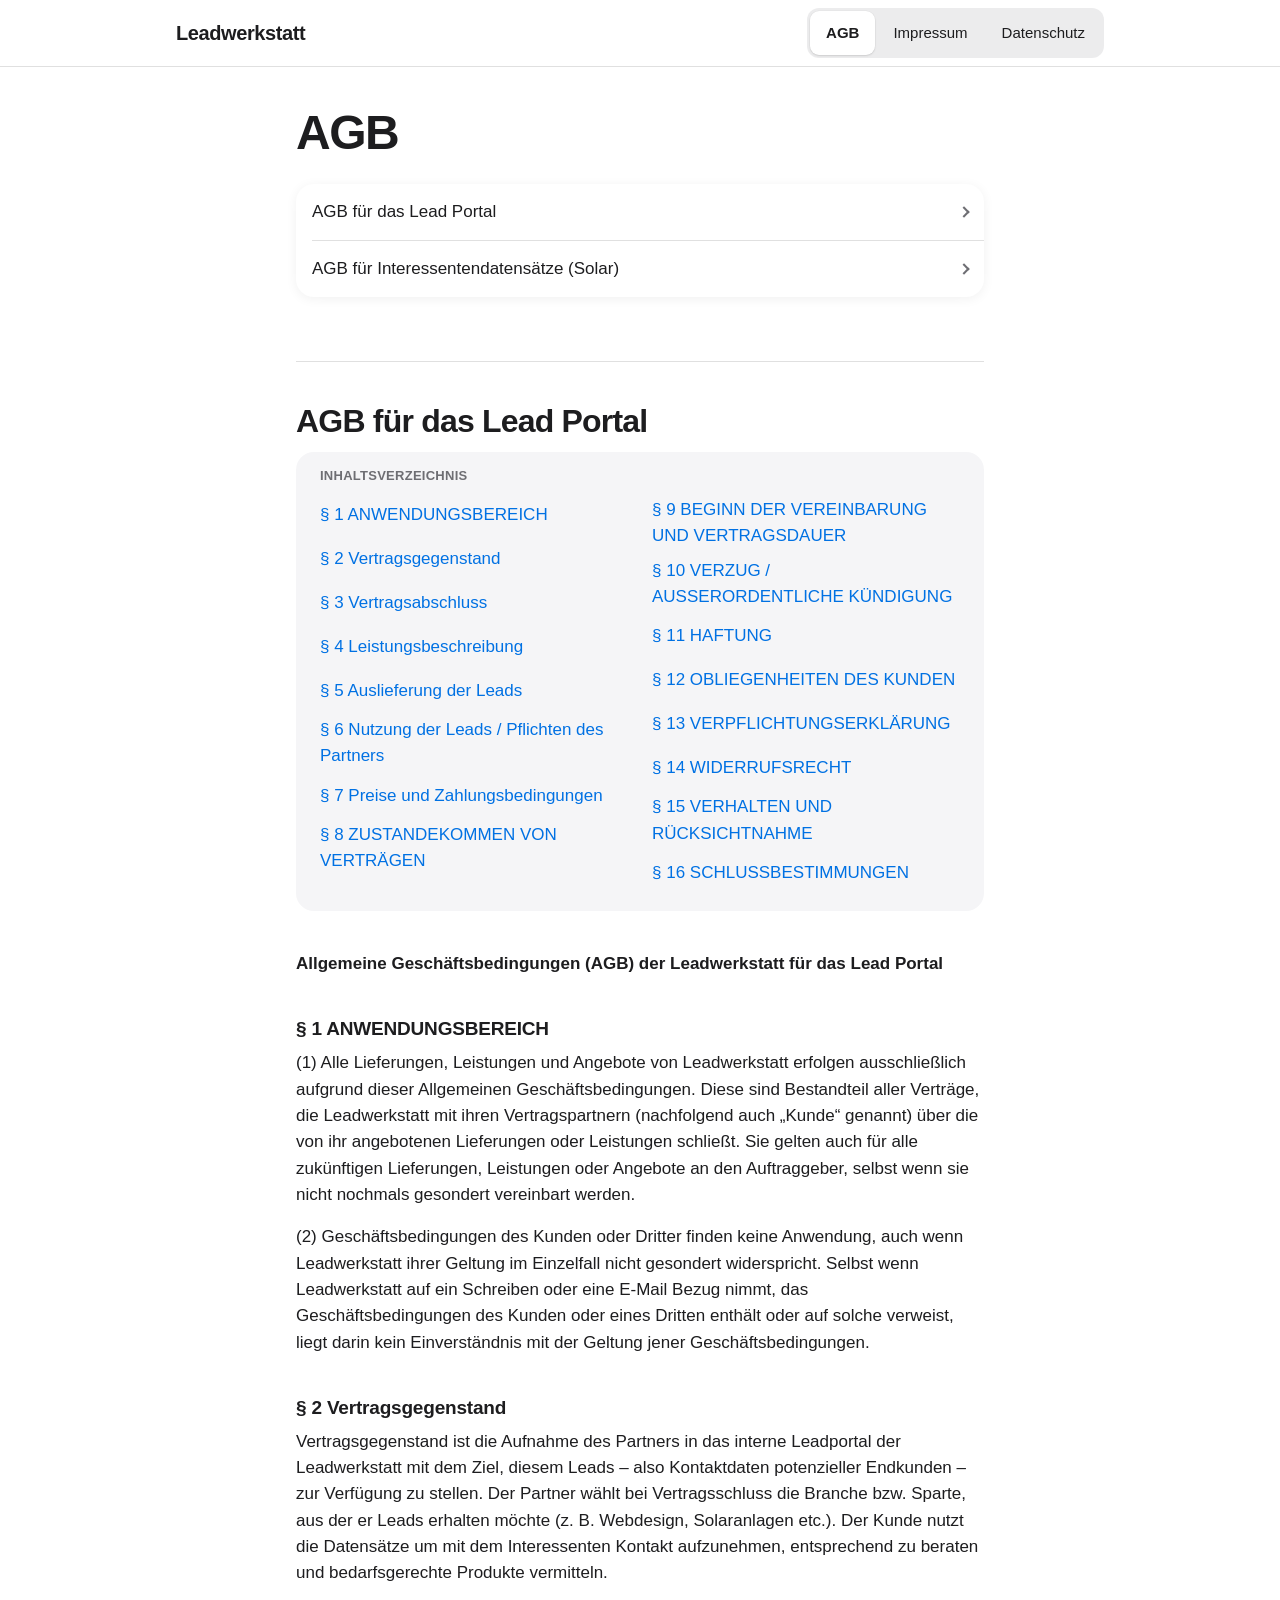
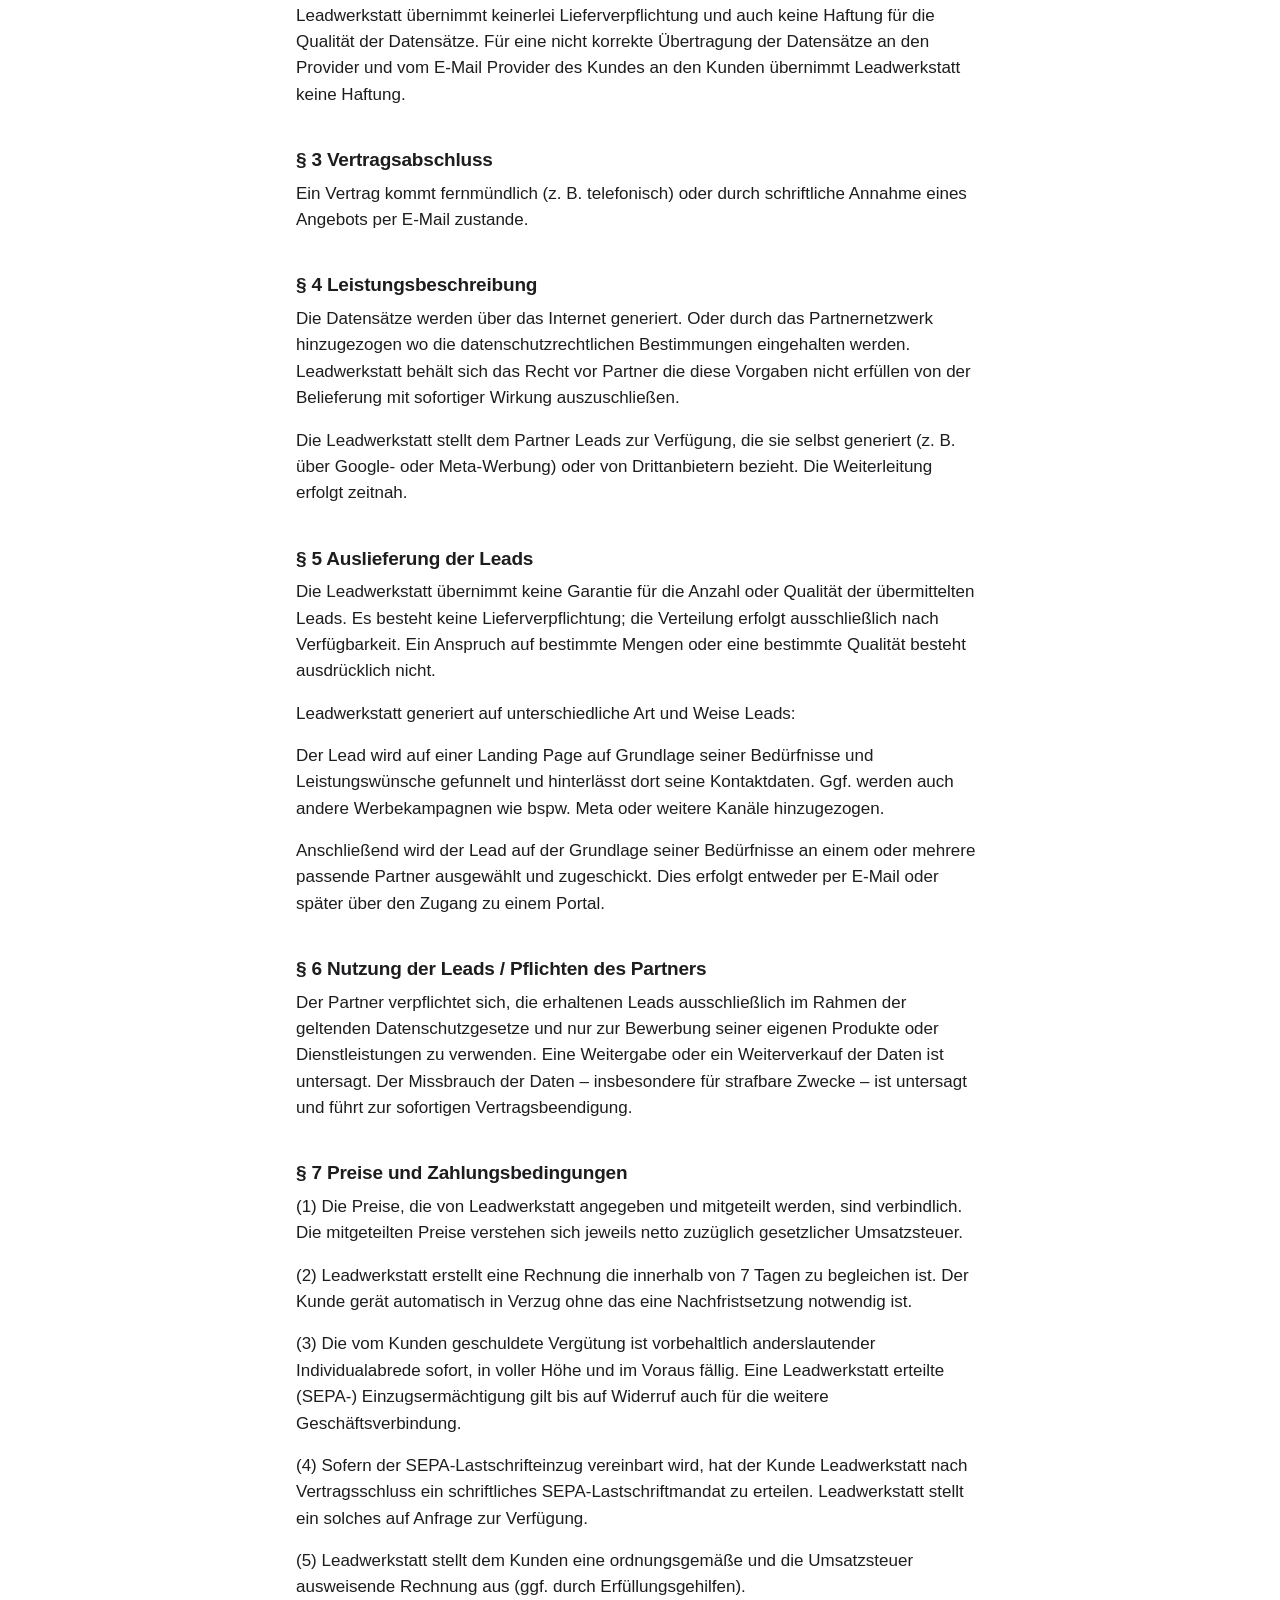
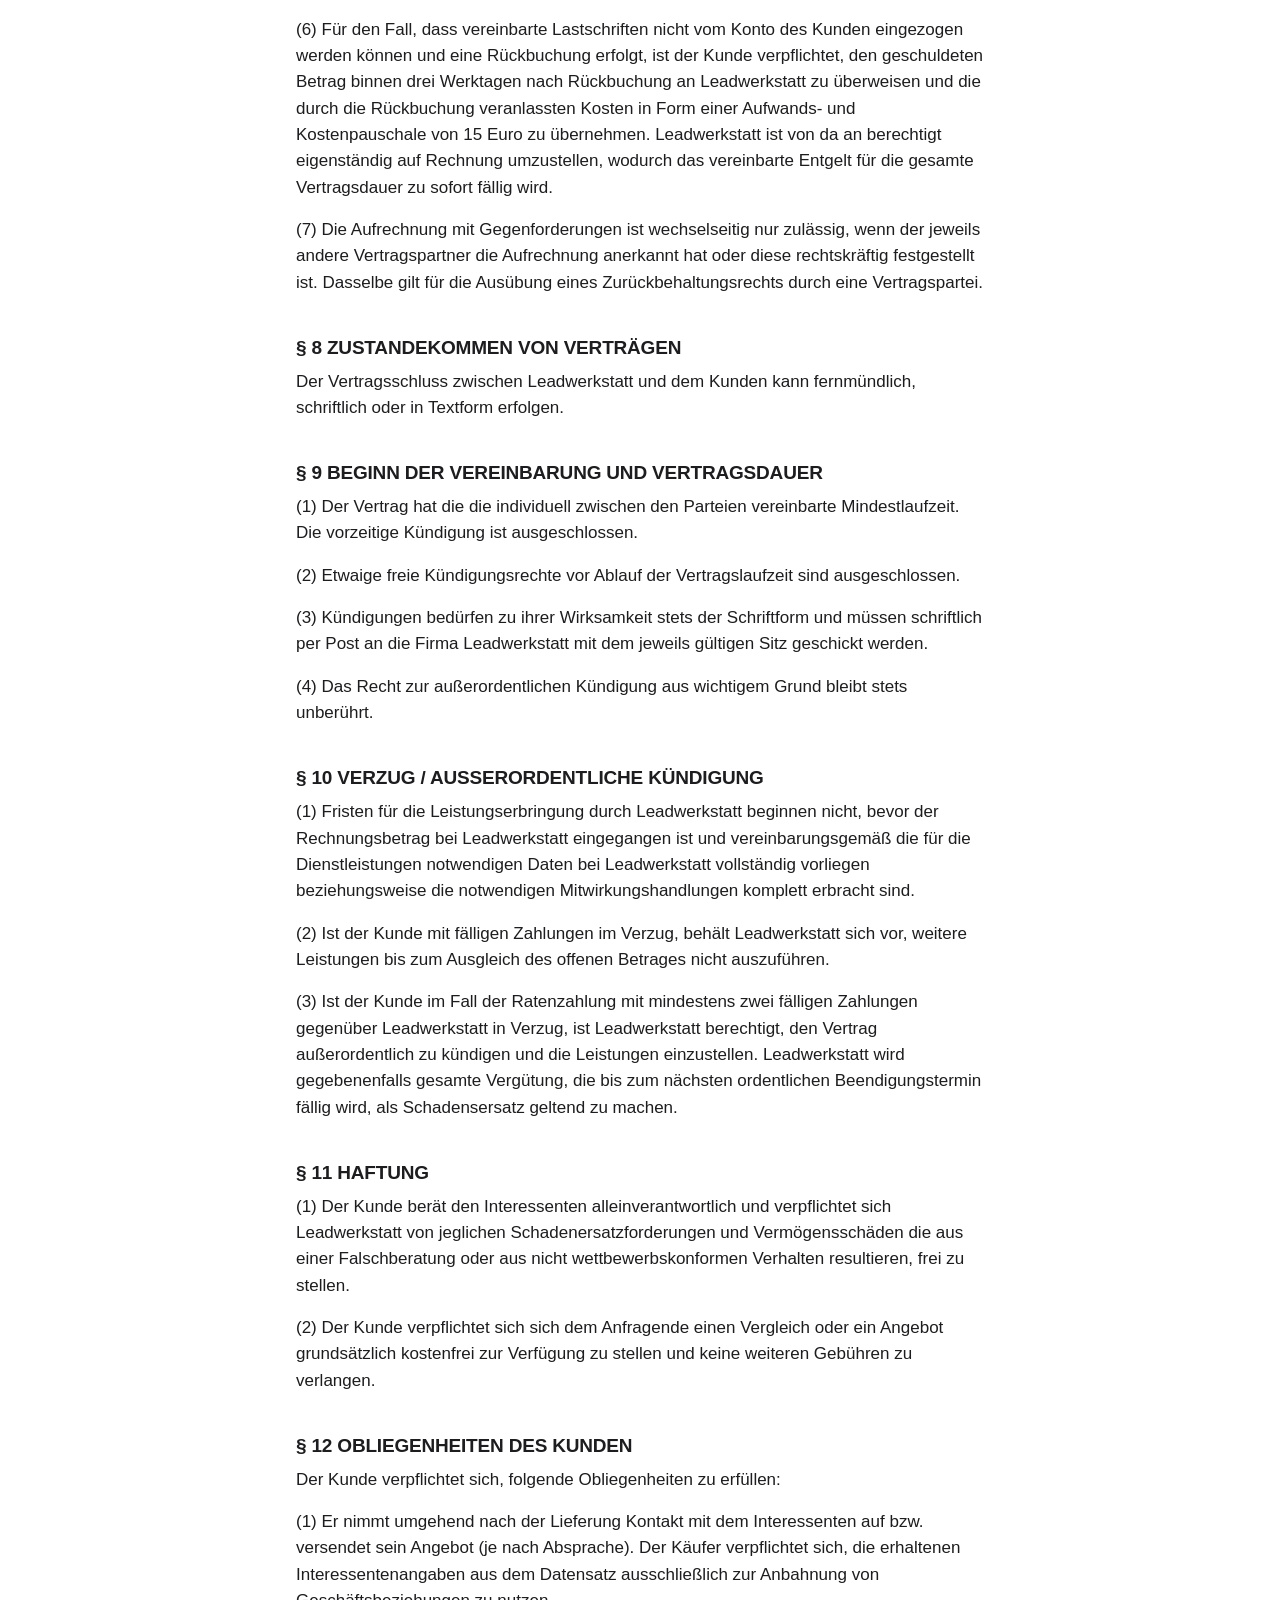
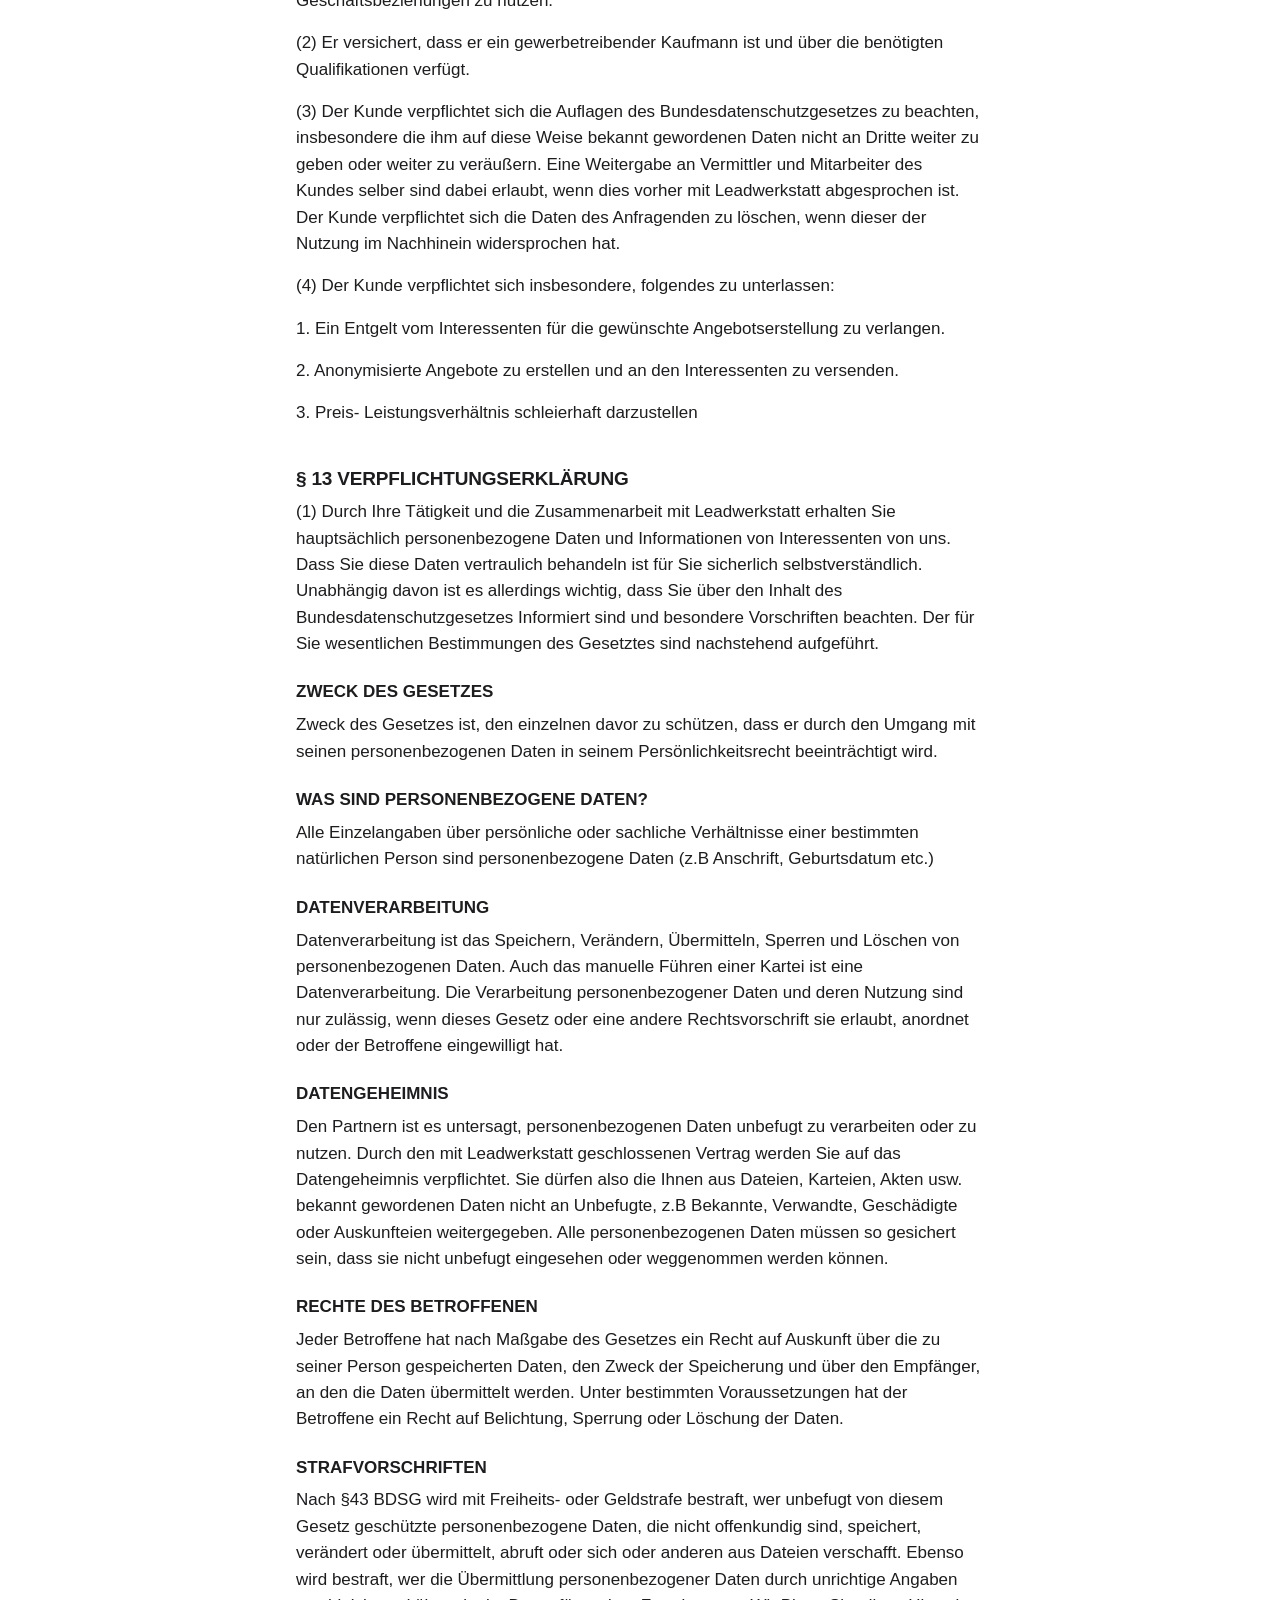
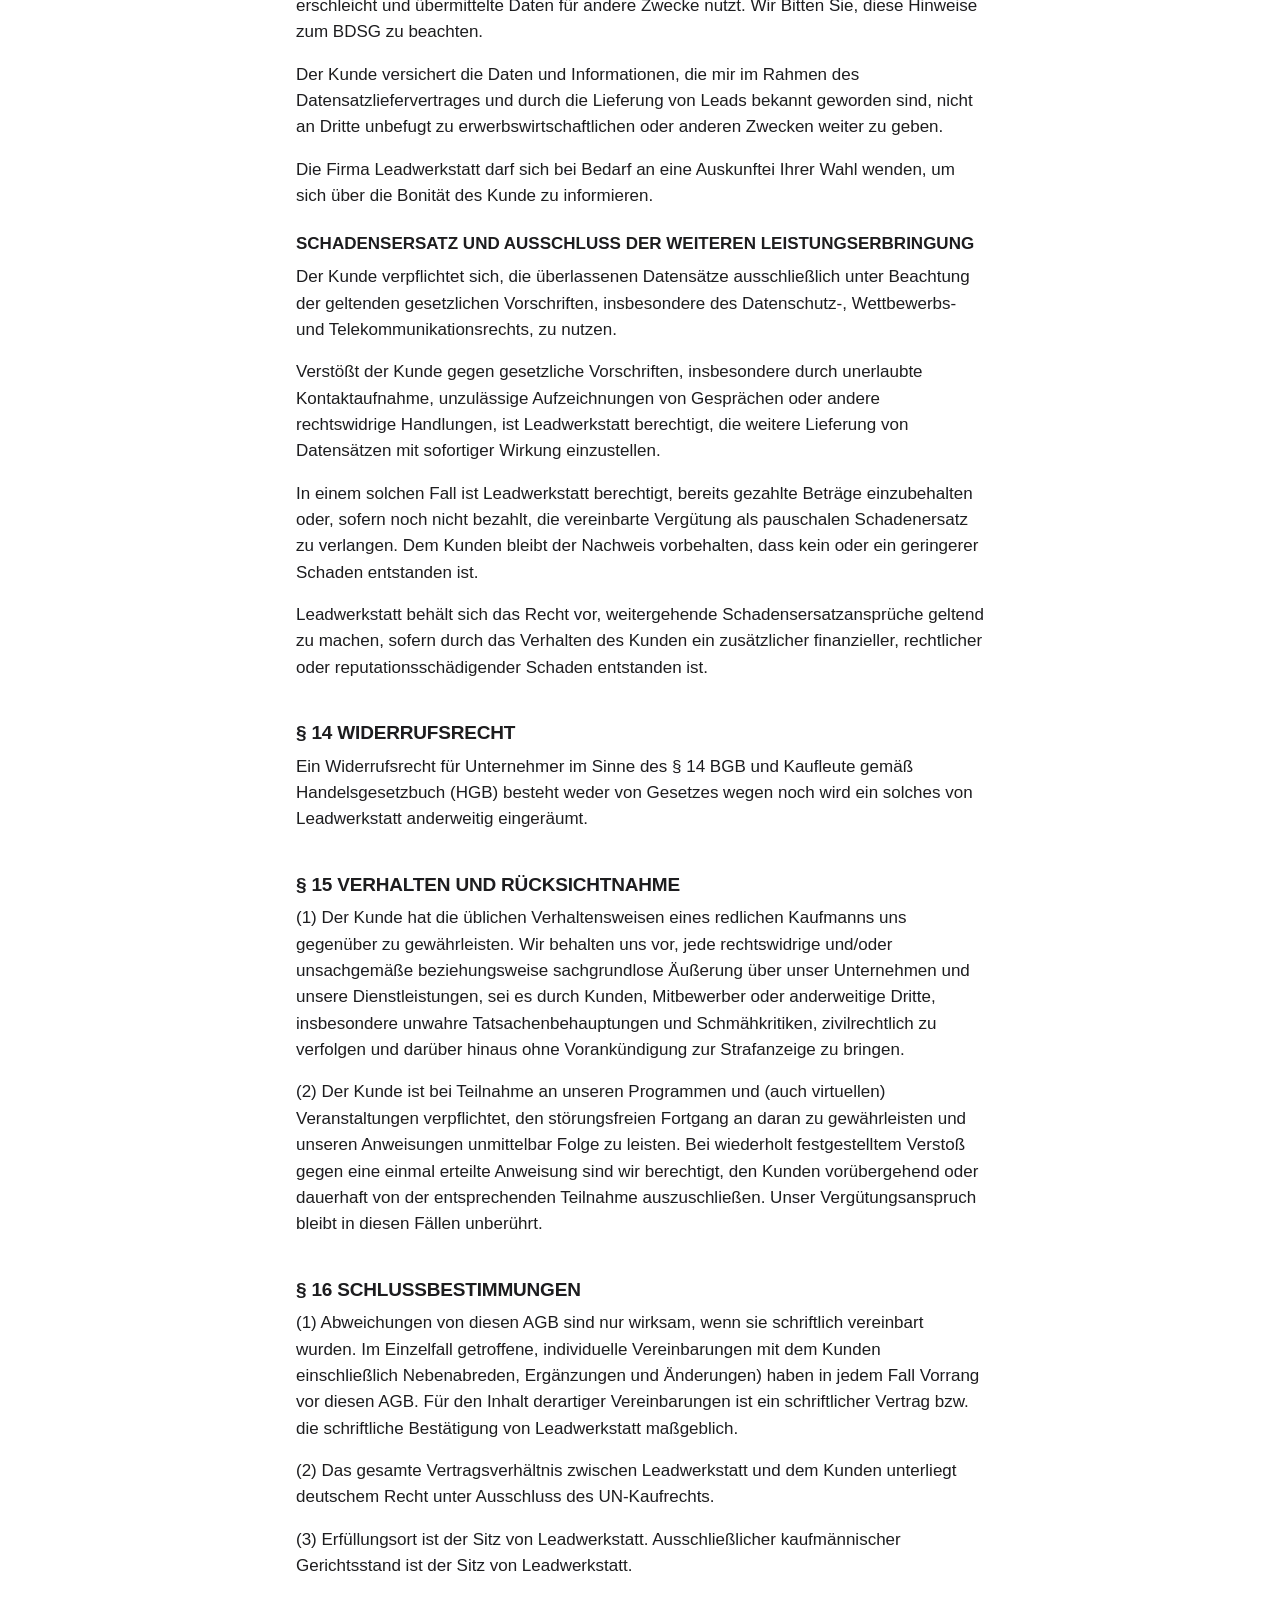
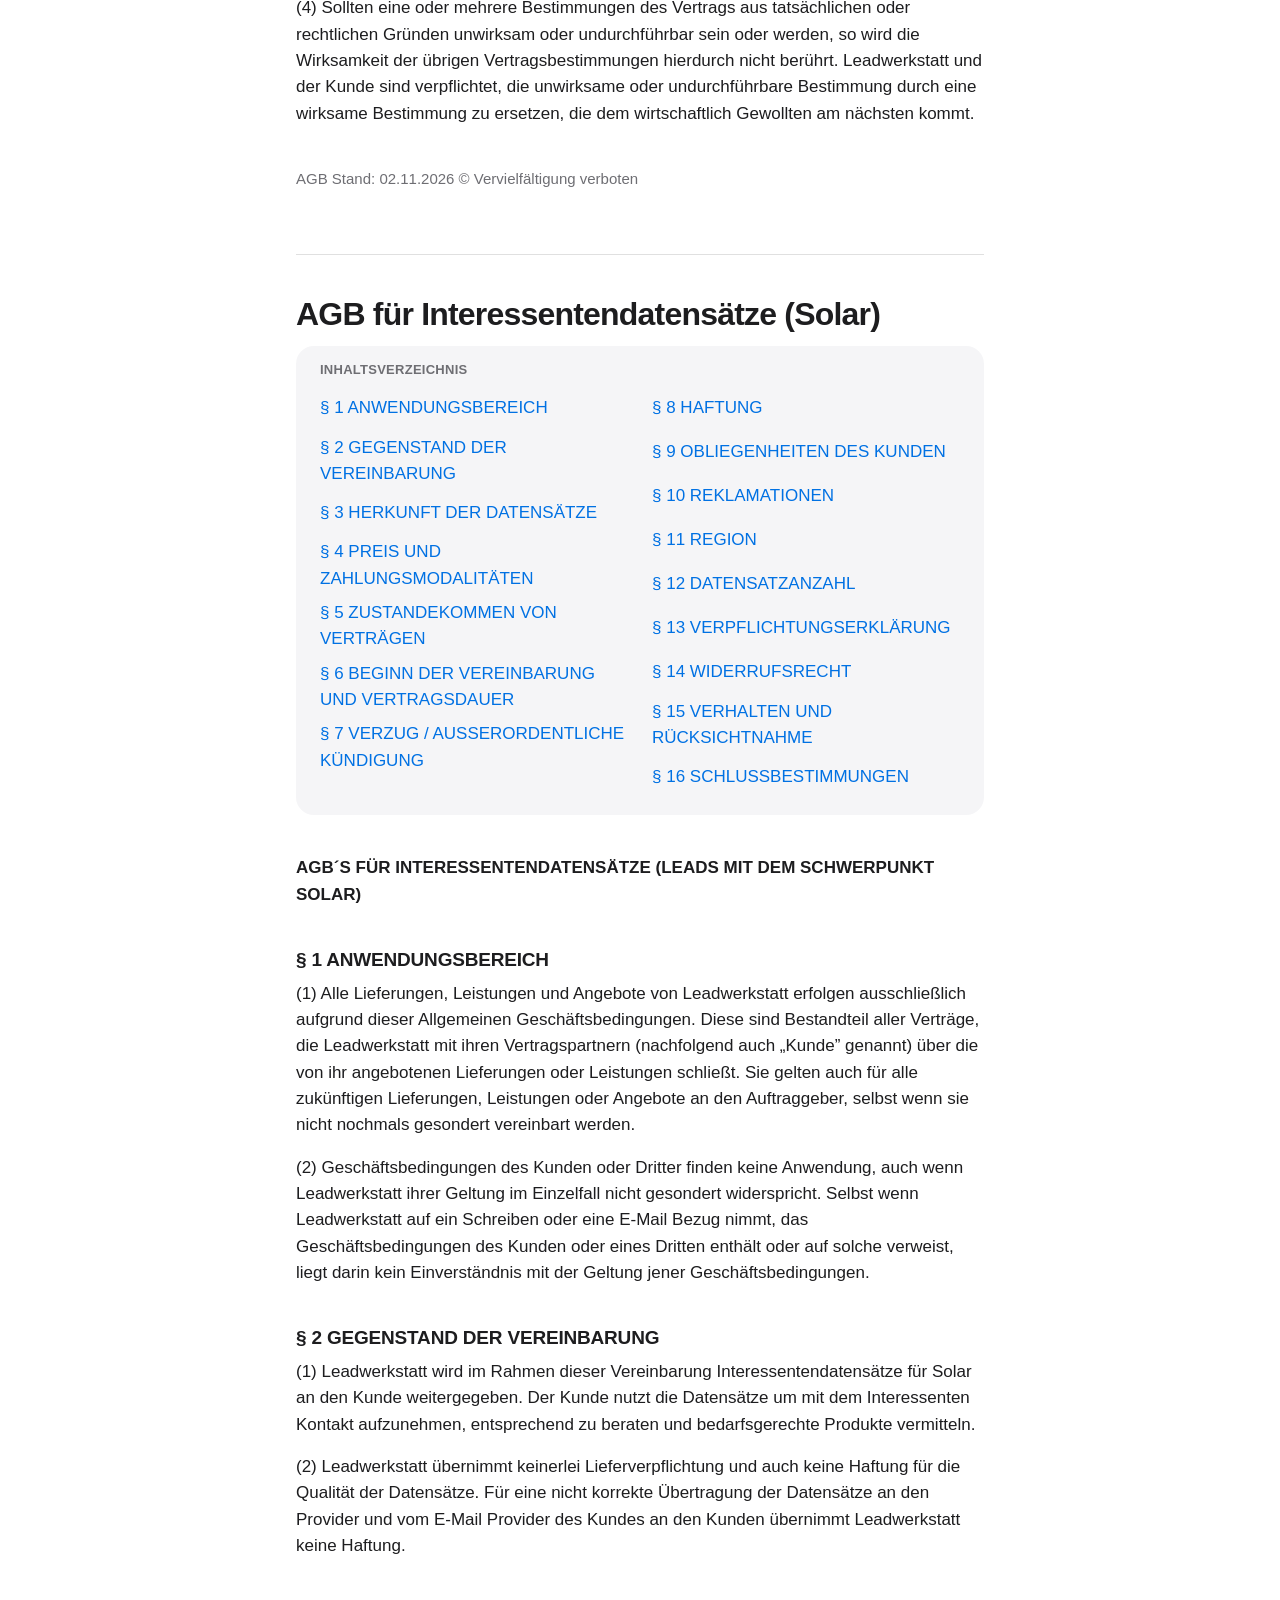
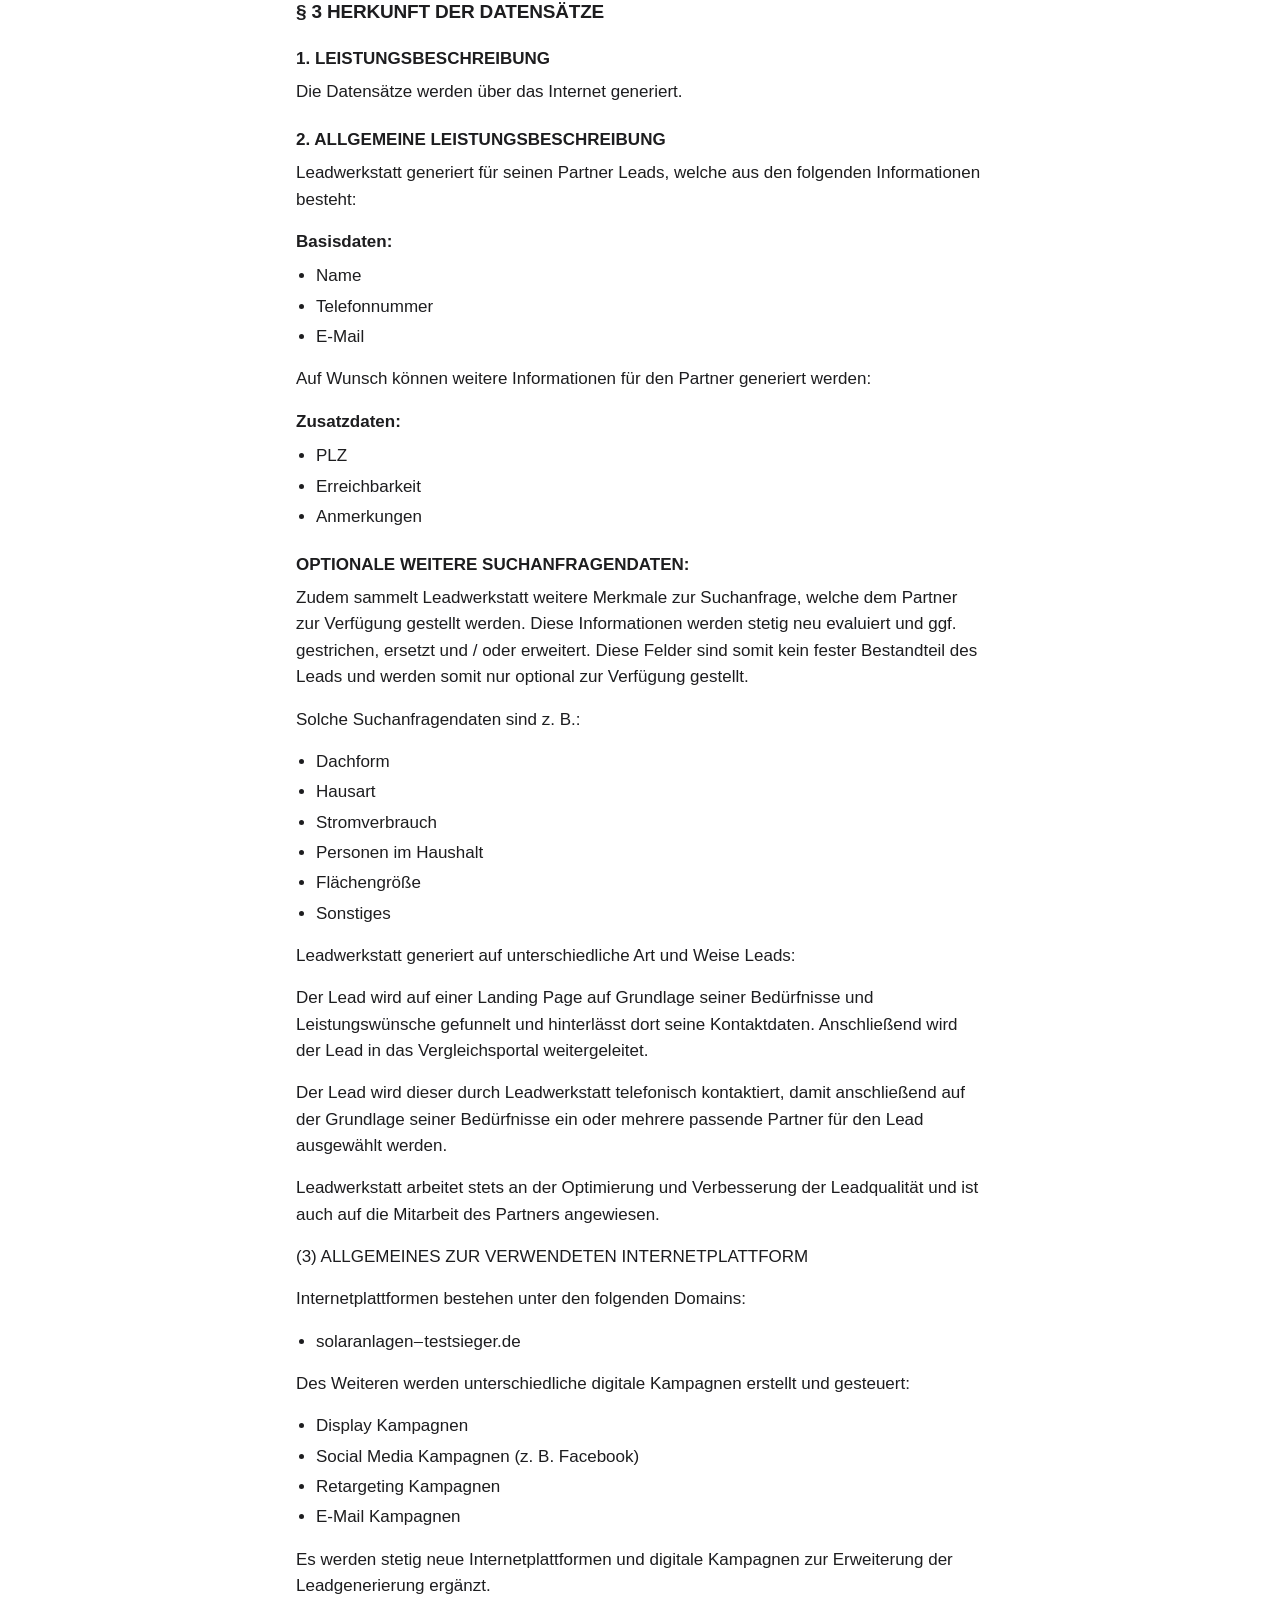
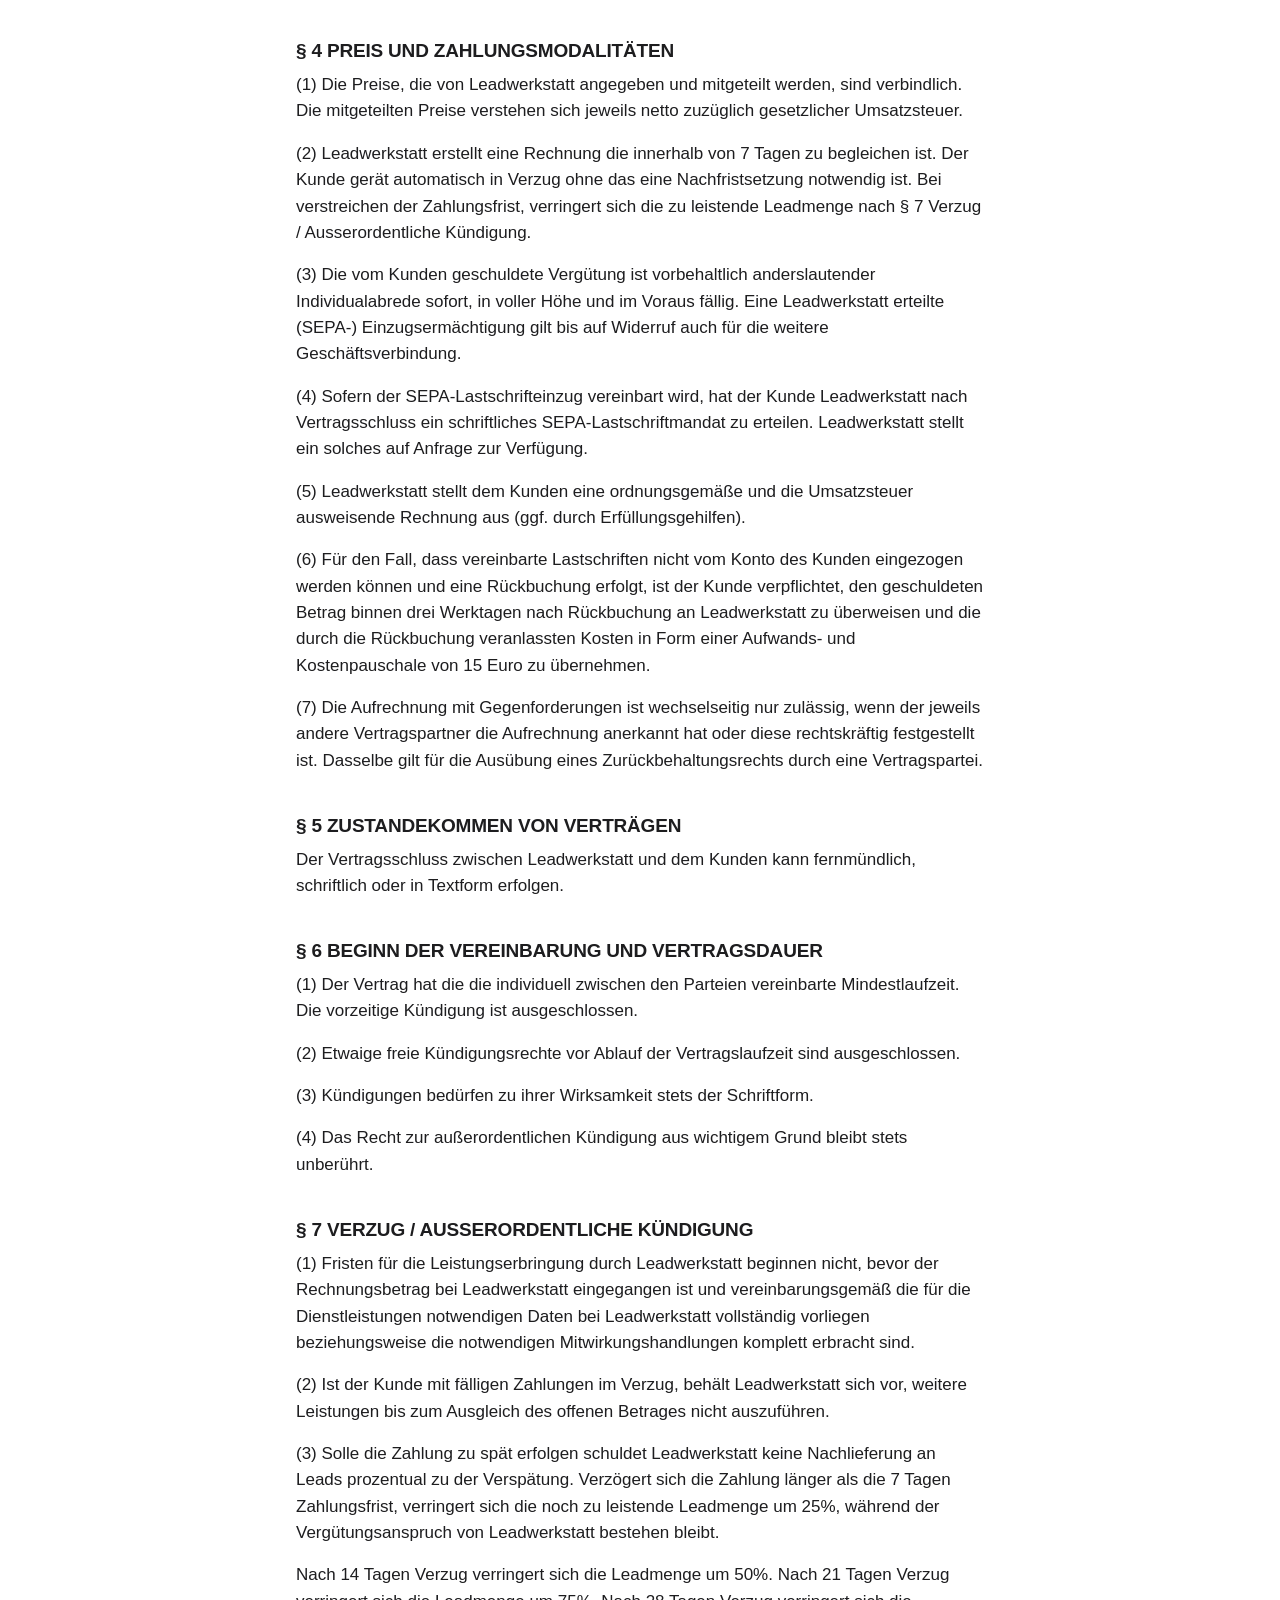
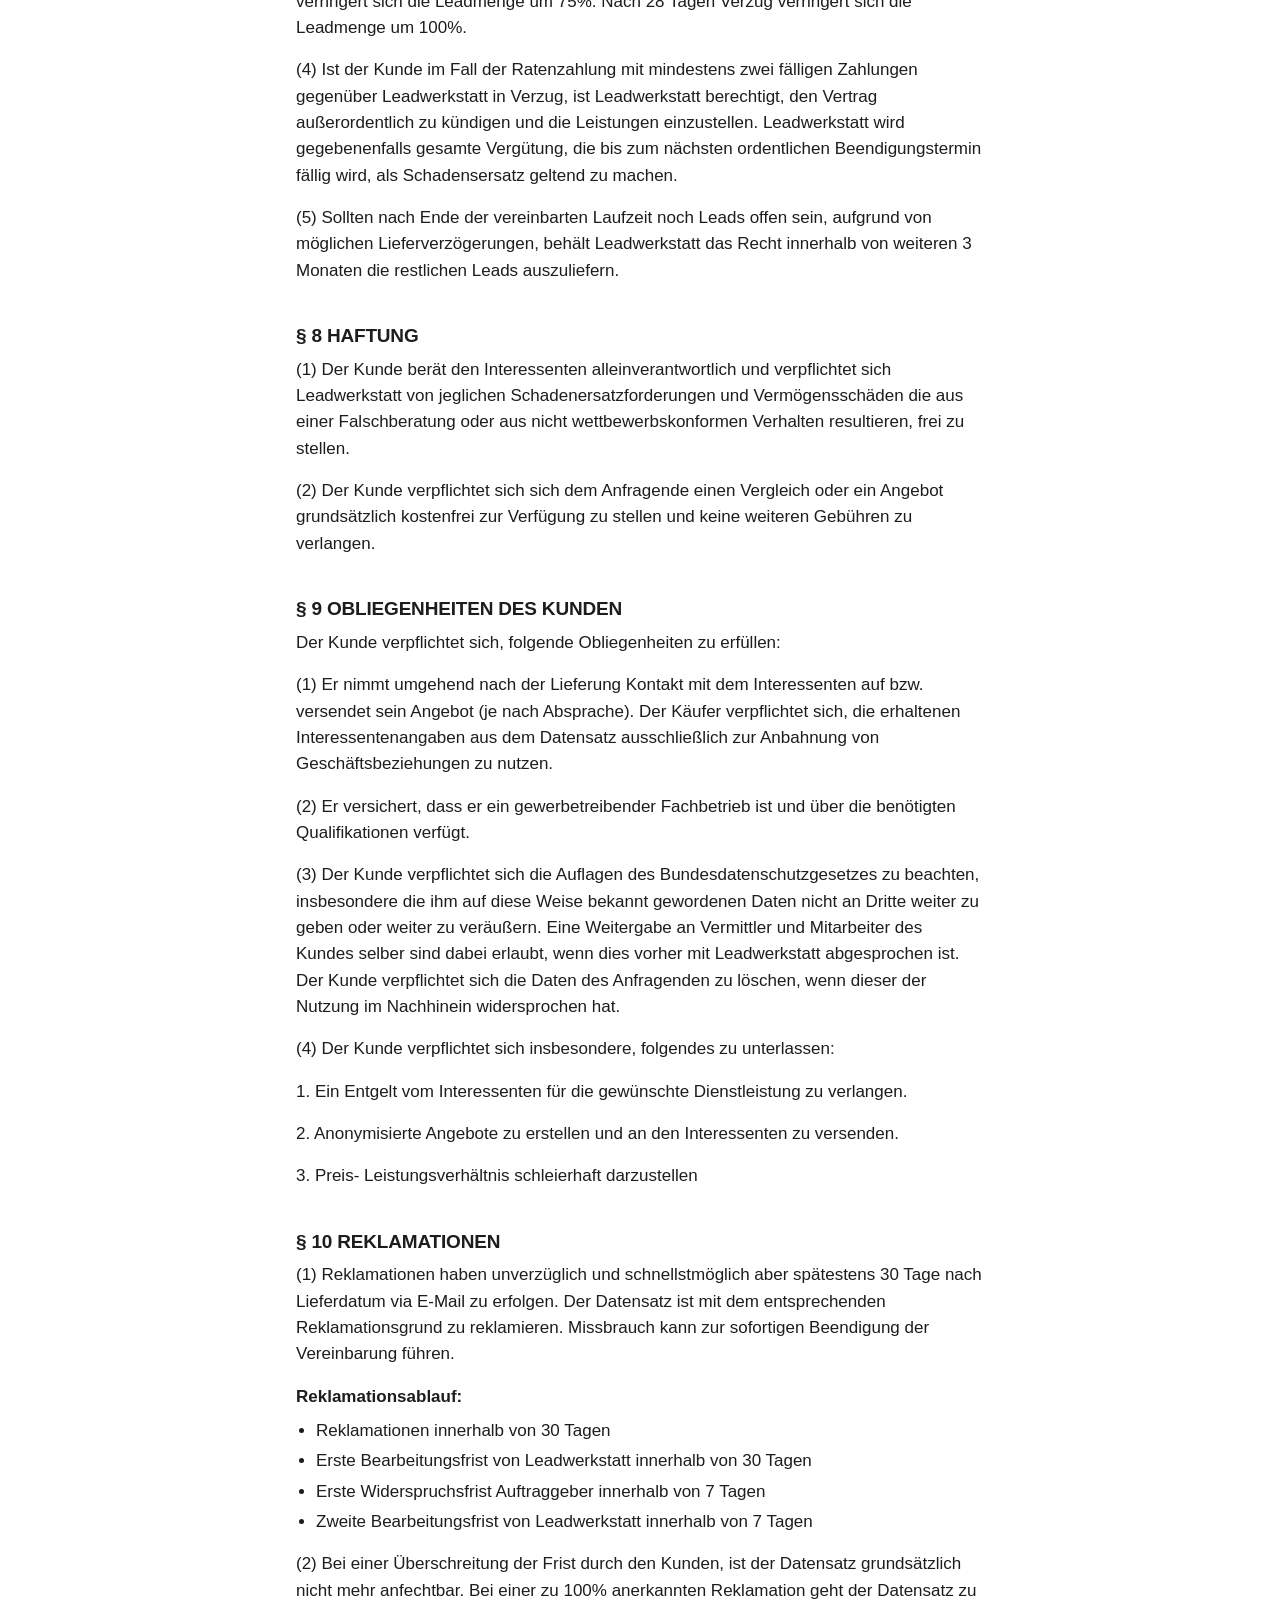
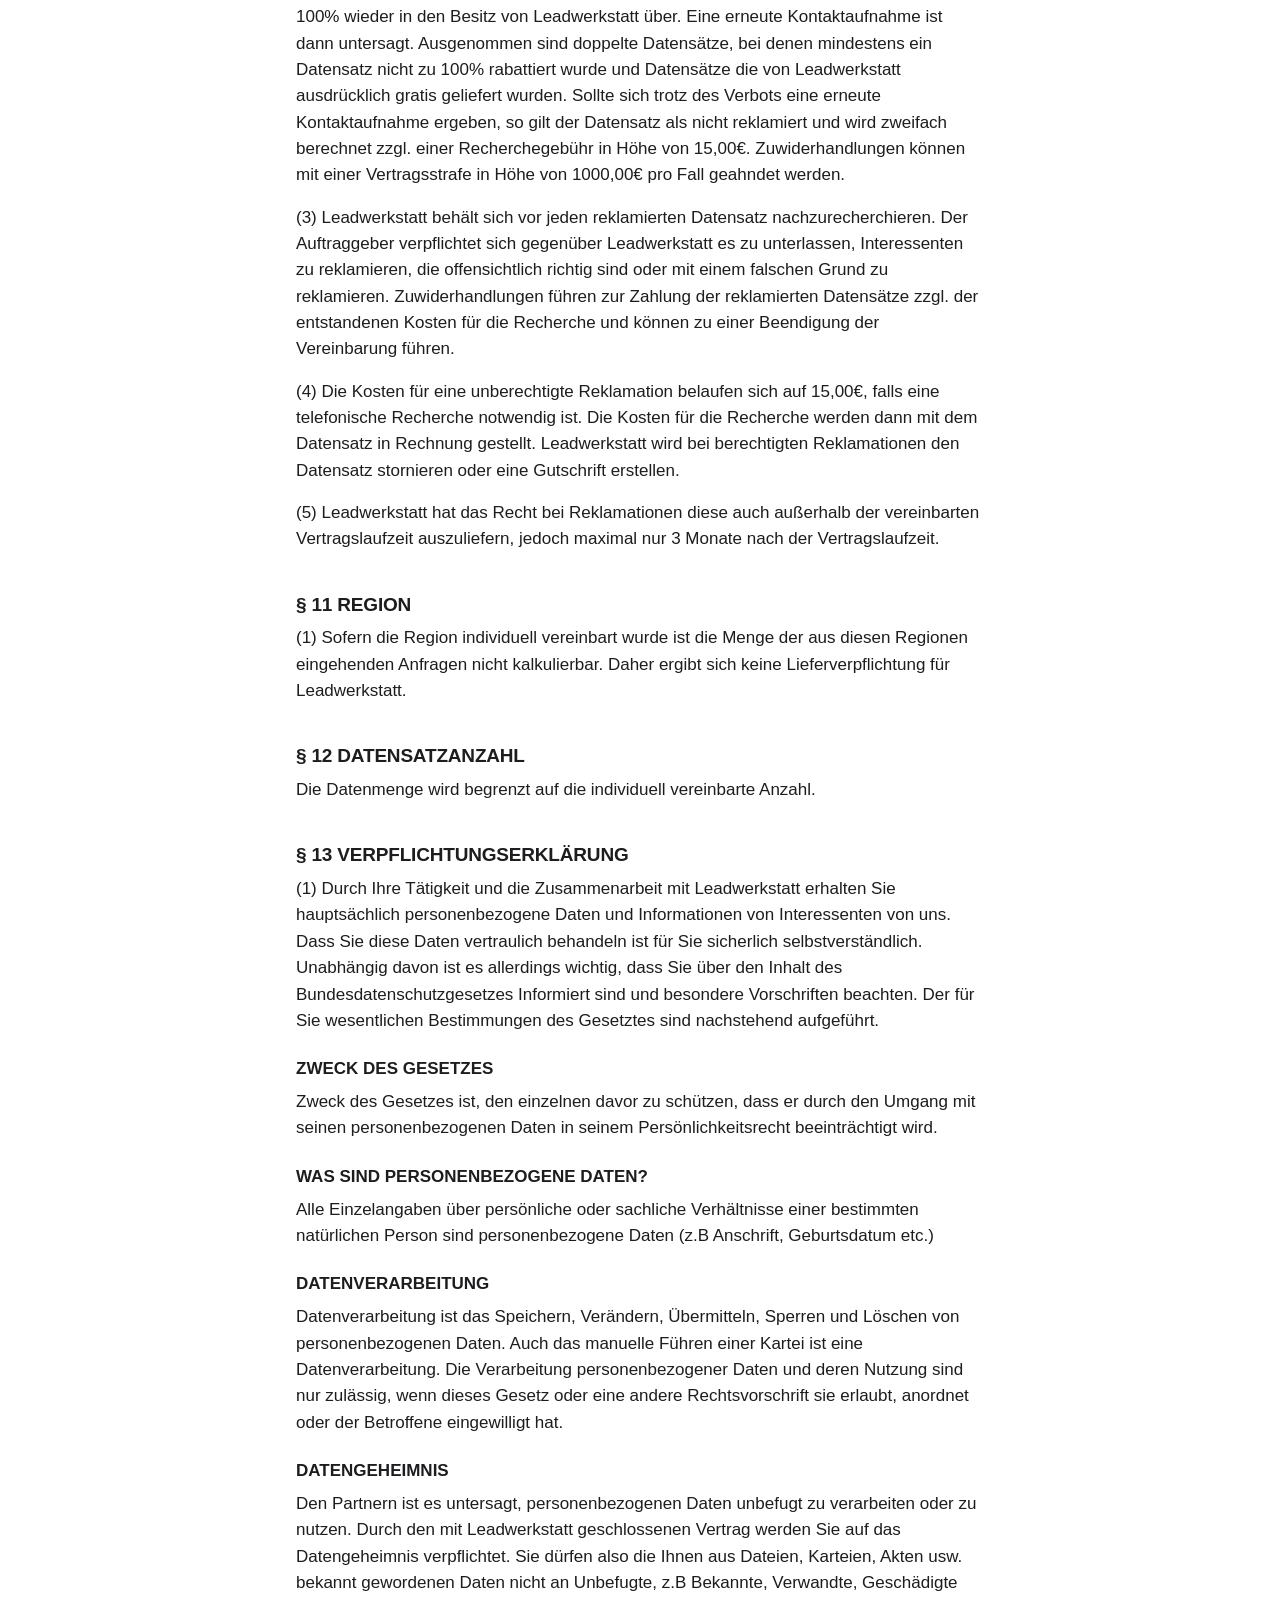
==== agb/index.html @ af3eebcf "Rechtliche Übergangsseite: AGB, Impressum, Datenschutz Statische Seite (HTML/CSS) im Apple-Look für " ====
<!DOCTYPE html>
<html lang="de">
<head>
  <meta charset="utf-8">
  <meta http-equiv="Content-Security-Policy" content="default-src 'self'; style-src 'self'; img-src 'self' data:; base-uri 'none'; form-action 'none'">
  <meta name="viewport" content="width=device-width, initial-scale=1">
  <meta name="referrer" content="no-referrer">
  <meta name="robots" content="noindex">
  <meta name="color-scheme" content="light dark">
  <title>AGB – Leadwerkstatt</title>
  <meta name="description" content="Allgemeine Geschäftsbedingungen der Leadwerkstatt: AGB für das Lead Portal und AGB für Interessentendatensätze (Solar).">
  <link rel="icon" href="data:,">
  <link rel="stylesheet" href="../assets/style.css">
</head>
<body>
  <a class="skip" href="#inhalt">Zum Inhalt springen</a>
  <header class="kopf">
    <div class="kopf-innen">
      <a class="logo" href="../index.html">Leadwerkstatt</a>
      <nav aria-label="Rechtliche Seiten">
        <div class="segmente">
          <a href="../agb/index.html" aria-current="page">AGB</a>
          <a href="../impressum/index.html">Impressum</a>
          <a href="../datenschutz/index.html">Datenschutz</a>
        </div>
      </nav>
    </div>
  </header>
  <main id="inhalt">
    <h1>AGB</h1>
    <nav class="sprung" aria-label="Abschnitte dieser Seite">
      <ul class="gruppe">
        <li><a href="#lead-portal">AGB für das Lead Portal</a></li>
        <li><a href="#solar">AGB für Interessentendatensätze (Solar)</a></li>
      </ul>
    </nav>
    <section class="abschnitt" id="lead-portal" aria-labelledby="lead-portal-titel">
      <h2 id="lead-portal-titel">AGB für das Lead Portal</h2>
      <nav class="inhalt" aria-labelledby="lead-portal-toc">
        <h3 id="lead-portal-toc">Inhaltsverzeichnis</h3>
        <ul>
<li><a href="#lp-1">§ 1 ANWENDUNGSBEREICH</a></li>
<li><a href="#lp-2">§ 2 Vertragsgegenstand</a></li>
<li><a href="#lp-3">§ 3 Vertragsabschluss</a></li>
<li><a href="#lp-4">§ 4 Leistungsbeschreibung</a></li>
<li><a href="#lp-5">§ 5 Auslieferung der Leads</a></li>
<li><a href="#lp-6">§ 6 Nutzung der Leads / Pflichten des Partners</a></li>
<li><a href="#lp-7">§ 7 Preise und Zahlungsbedingungen</a></li>
<li><a href="#lp-8">§ 8 ZUSTANDEKOMMEN VON VERTRÄGEN</a></li>
<li><a href="#lp-9">§ 9 BEGINN DER VEREINBARUNG UND VERTRAGSDAUER</a></li>
<li><a href="#lp-10">§ 10 VERZUG / AUSSERORDENTLICHE KÜNDIGUNG</a></li>
<li><a href="#lp-11">§ 11 HAFTUNG</a></li>
<li><a href="#lp-12">§ 12 OBLIEGENHEITEN DES KUNDEN</a></li>
<li><a href="#lp-13">§ 13 VERPFLICHTUNGSERKLÄRUNG</a></li>
<li><a href="#lp-14">§ 14 WIDERRUFSRECHT</a></li>
<li><a href="#lp-15">§ 15 VERHALTEN UND RÜCKSICHTNAHME</a></li>
<li><a href="#lp-16">§ 16 SCHLUSSBESTIMMUNGEN</a></li>
        </ul>
      </nav>
      <div class="agb-text">
<p class="agb-titel">Allgemeine Geschäftsbedingungen (AGB) der Leadwerkstatt für das Lead Portal</p>
<h3 id="lp-1">§ 1 ANWENDUNGSBEREICH</h3>
<p>(1) Alle Lieferungen, Leistungen und Angebote von Leadwerkstatt erfolgen ausschließlich aufgrund dieser Allgemeinen Geschäftsbedingungen. Diese sind Bestandteil aller Verträge, die Leadwerkstatt mit ihren Vertragspartnern (nachfolgend auch „Kunde“ genannt) über die von ihr angebotenen Lieferungen oder Leistungen schließt. Sie gelten auch für alle zukünftigen Lieferungen, Leistungen oder Angebote an den Auftraggeber, selbst wenn sie nicht nochmals gesondert vereinbart werden.</p>
<p>(2) Geschäftsbedingungen des Kunden oder Dritter finden keine Anwendung, auch wenn Leadwerkstatt ihrer Geltung im Einzelfall nicht gesondert widerspricht. Selbst wenn Leadwerkstatt auf ein Schreiben oder eine E-Mail Bezug nimmt, das Geschäftsbedingungen des Kunden oder eines Dritten enthält oder auf solche verweist, liegt darin kein Einverständnis mit der Geltung jener Geschäftsbedingungen.</p>
<h3 id="lp-2">§ 2 Vertragsgegenstand</h3>
<p>Vertragsgegenstand ist die Aufnahme des Partners in das interne Leadportal der Leadwerkstatt mit dem Ziel, diesem Leads – also Kontaktdaten potenzieller Endkunden – zur Verfügung zu stellen. Der Partner wählt bei Vertragsschluss die Branche bzw. Sparte, aus der er Leads erhalten möchte (z. B. Webdesign, Solaranlagen etc.). Der Kunde nutzt die Datensätze um mit dem Interessenten Kontakt aufzunehmen, entsprechend zu beraten und bedarfsgerechte Produkte vermitteln.</p>
<p>Leadwerkstatt übernimmt keinerlei Lieferverpflichtung und auch keine Haftung für die Qualität der Datensätze. Für eine nicht korrekte Übertragung der Datensätze an den Provider und vom E-Mail Provider des Kundes an den Kunden übernimmt Leadwerkstatt keine Haftung.</p>
<h3 id="lp-3">§ 3 Vertragsabschluss</h3>
<p>Ein Vertrag kommt fernmündlich (z. B. telefonisch) oder durch schriftliche Annahme eines Angebots per E-Mail zustande.</p>
<h3 id="lp-4">§ 4 Leistungsbeschreibung</h3>
<p>Die Datensätze werden über das Internet generiert. Oder durch das Partnernetzwerk hinzugezogen wo die datenschutzrechtlichen Bestimmungen eingehalten werden. Leadwerkstatt behält sich das Recht vor Partner die diese Vorgaben nicht erfüllen von der Belieferung mit sofortiger Wirkung auszuschließen.</p>
<p>Die Leadwerkstatt stellt dem Partner Leads zur Verfügung, die sie selbst generiert (z. B. über Google- oder Meta-Werbung) oder von Drittanbietern bezieht. Die Weiterleitung erfolgt zeitnah.</p>
<h3 id="lp-5">§ 5 Auslieferung der Leads</h3>
<p>Die Leadwerkstatt übernimmt keine Garantie für die Anzahl oder Qualität der übermittelten Leads. Es besteht keine Lieferverpflichtung; die Verteilung erfolgt ausschließlich nach Verfügbarkeit. Ein Anspruch auf bestimmte Mengen oder eine bestimmte Qualität besteht ausdrücklich nicht.</p>
<p>Leadwerkstatt generiert auf unterschiedliche Art und Weise Leads:</p>
<p>Der Lead wird auf einer Landing Page auf Grundlage seiner Bedürfnisse und Leistungswünsche gefunnelt und hinterlässt dort seine Kontaktdaten. Ggf. werden auch andere Werbekampagnen wie bspw. Meta oder weitere Kanäle hinzugezogen.</p>
<p>Anschließend wird der Lead auf der Grundlage seiner Bedürfnisse an einem oder mehrere passende Partner ausgewählt und zugeschickt. Dies erfolgt entweder per E-Mail oder später über den Zugang zu einem Portal.</p>
<h3 id="lp-6">§ 6 Nutzung der Leads / Pflichten des Partners</h3>
<p>Der Partner verpflichtet sich, die erhaltenen Leads ausschließlich im Rahmen der geltenden Datenschutzgesetze und nur zur Bewerbung seiner eigenen Produkte oder Dienstleistungen zu verwenden. Eine Weitergabe oder ein Weiterverkauf der Daten ist untersagt. Der Missbrauch der Daten – insbesondere für strafbare Zwecke – ist untersagt und führt zur sofortigen Vertragsbeendigung.</p>
<h3 id="lp-7">§ 7 Preise und Zahlungsbedingungen</h3>
<p>(1) Die Preise, die von Leadwerkstatt angegeben und mitgeteilt werden, sind verbindlich. Die mitgeteilten Preise verstehen sich jeweils netto zuzüglich gesetzlicher Umsatzsteuer.</p>
<p>(2) Leadwerkstatt erstellt eine Rechnung die innerhalb von 7 Tagen zu begleichen ist. Der Kunde gerät automatisch in Verzug ohne das eine Nachfristsetzung notwendig ist.</p>
<p>(3) Die vom Kunden geschuldete Vergütung ist vorbehaltlich anderslautender Individualabrede sofort, in voller Höhe und im Voraus fällig. Eine Leadwerkstatt erteilte (SEPA-) Einzugsermächtigung gilt bis auf Widerruf auch für die weitere Geschäftsverbindung.</p>
<p>(4) Sofern der SEPA-Lastschrifteinzug vereinbart wird, hat der Kunde Leadwerkstatt nach Vertragsschluss ein schriftliches SEPA-Lastschriftmandat zu erteilen. Leadwerkstatt stellt ein solches auf Anfrage zur Verfügung.</p>
<p>(5) Leadwerkstatt stellt dem Kunden eine ordnungsgemäße und die Umsatzsteuer ausweisende Rechnung aus (ggf. durch Erfüllungsgehilfen).</p>
<p>(6) Für den Fall, dass vereinbarte Lastschriften nicht vom Konto des Kunden eingezogen werden können und eine Rückbuchung erfolgt, ist der Kunde verpflichtet, den geschuldeten Betrag binnen drei Werktagen nach Rückbuchung an Leadwerkstatt zu überweisen und die durch die Rückbuchung veranlassten Kosten in Form einer Aufwands- und Kostenpauschale von 15 Euro zu übernehmen. Leadwerkstatt ist von da an berechtigt eigenständig auf Rechnung umzustellen, wodurch das vereinbarte Entgelt für die gesamte Vertragsdauer zu sofort fällig wird.</p>
<p>(7) Die Aufrechnung mit Gegenforderungen ist wechselseitig nur zulässig, wenn der jeweils andere Vertragspartner die Aufrechnung anerkannt hat oder diese rechtskräftig festgestellt ist. Dasselbe gilt für die Ausübung eines Zurückbehaltungsrechts durch eine Vertragspartei.</p>
<h3 id="lp-8">§ 8 ZUSTANDEKOMMEN VON VERTRÄGEN</h3>
<p>Der Vertragsschluss zwischen Leadwerkstatt und dem Kunden kann fernmündlich, schriftlich oder in Textform erfolgen.</p>
<h3 id="lp-9">§ 9 BEGINN DER VEREINBARUNG UND VERTRAGSDAUER</h3>
<p>(1) Der Vertrag hat die die individuell zwischen den Parteien vereinbarte Mindestlaufzeit. Die vorzeitige Kündigung ist ausgeschlossen.</p>
<p>(2) Etwaige freie Kündigungsrechte vor Ablauf der Vertragslaufzeit sind ausgeschlossen.</p>
<p>(3) Kündigungen bedürfen zu ihrer Wirksamkeit stets der Schriftform und müssen schriftlich per Post an die Firma Leadwerkstatt mit dem jeweils gültigen Sitz geschickt werden.</p>
<p>(4) Das Recht zur außerordentlichen Kündigung aus wichtigem Grund bleibt stets unberührt.</p>
<h3 id="lp-10">§ 10 VERZUG / AUSSERORDENTLICHE KÜNDIGUNG</h3>
<p>(1) Fristen für die Leistungserbringung durch Leadwerkstatt beginnen nicht, bevor der Rechnungsbetrag bei Leadwerkstatt eingegangen ist und vereinbarungsgemäß die für die Dienstleistungen notwendigen Daten bei Leadwerkstatt vollständig vorliegen beziehungsweise die notwendigen Mitwirkungshandlungen komplett erbracht sind.</p>
<p>(2) Ist der Kunde mit fälligen Zahlungen im Verzug, behält Leadwerkstatt sich vor, weitere Leistungen bis zum Ausgleich des offenen Betrages nicht auszuführen.</p>
<p>(3) Ist der Kunde im Fall der Ratenzahlung mit mindestens zwei fälligen Zahlungen gegenüber Leadwerkstatt in Verzug, ist Leadwerkstatt berechtigt, den Vertrag außerordentlich zu kündigen und die Leistungen einzustellen. Leadwerkstatt wird gegebenenfalls gesamte Vergütung, die bis zum nächsten ordentlichen Beendigungstermin fällig wird, als Schadensersatz geltend zu machen.</p>
<h3 id="lp-11">§ 11 HAFTUNG</h3>
<p>(1) Der Kunde berät den Interessenten alleinverantwortlich und verpflichtet sich Leadwerkstatt von jeglichen Schadenersatzforderungen und Vermögensschäden die aus einer Falschberatung oder aus nicht wettbewerbskonformen Verhalten resultieren, frei zu stellen.</p>
<p>(2) Der Kunde verpflichtet sich sich dem Anfragende einen Vergleich oder ein Angebot grundsätzlich kostenfrei zur Verfügung zu stellen und keine weiteren Gebühren zu verlangen.</p>
<h3 id="lp-12">§ 12 OBLIEGENHEITEN DES KUNDEN</h3>
<p>Der Kunde verpflichtet sich, folgende Obliegenheiten zu erfüllen:</p>
<p>(1) Er nimmt umgehend nach der Lieferung Kontakt mit dem Interessenten auf bzw. versendet sein Angebot (je nach Absprache). Der Käufer verpflichtet sich, die erhaltenen Interessentenangaben aus dem Datensatz ausschließlich zur Anbahnung von Geschäftsbeziehungen zu nutzen.</p>
<p>(2) Er versichert, dass er ein gewerbetreibender Kaufmann ist und über die benötigten Qualifikationen verfügt.</p>
<p>(3) Der Kunde verpflichtet sich die Auflagen des Bundesdatenschutzgesetzes zu beachten, insbesondere die ihm auf diese Weise bekannt gewordenen Daten nicht an Dritte weiter zu geben oder weiter zu veräußern. Eine Weitergabe an Vermittler und Mitarbeiter des Kundes selber sind dabei erlaubt, wenn dies vorher mit Leadwerkstatt abgesprochen ist. Der Kunde verpflichtet sich die Daten des Anfragenden zu löschen, wenn dieser der Nutzung im Nachhinein widersprochen hat.</p>
<p>(4) Der Kunde verpflichtet sich insbesondere, folgendes zu unterlassen:</p>
<p class="nummer">1. Ein Entgelt vom Interessenten für die gewünschte Angebotserstellung zu verlangen.</p>
<p class="nummer">2. Anonymisierte Angebote zu erstellen und an den Interessenten zu versenden.</p>
<p class="nummer">3. Preis- Leistungsverhältnis schleierhaft darzustellen</p>
<h3 id="lp-13">§ 13 VERPFLICHTUNGSERKLÄRUNG</h3>
<p>(1) Durch Ihre Tätigkeit und die Zusammenarbeit mit Leadwerkstatt erhalten Sie hauptsächlich personenbezogene Daten und Informationen von Interessenten von uns. Dass Sie diese Daten vertraulich behandeln ist für Sie sicherlich selbstverständlich. Unabhängig davon ist es allerdings wichtig, dass Sie über den Inhalt des Bundesdatenschutzgesetzes Informiert sind und besondere Vorschriften beachten. Der für Sie wesentlichen Bestimmungen des Gesetztes sind nachstehend aufgeführt.</p>
<h4>ZWECK DES GESETZES</h4>
<p>Zweck des Gesetzes ist, den einzelnen davor zu schützen, dass er durch den Umgang mit seinen personenbezogenen Daten in seinem Persönlichkeitsrecht beeinträchtigt wird.</p>
<h4>WAS SIND PERSONENBEZOGENE DATEN?</h4>
<p>Alle Einzelangaben über persönliche oder sachliche Verhältnisse einer bestimmten natürlichen Person sind personenbezogene Daten (z.B Anschrift, Geburtsdatum etc.)</p>
<h4>DATENVERARBEITUNG</h4>
<p>Datenverarbeitung ist das Speichern, Verändern, Übermitteln, Sperren und Löschen von personenbezogenen Daten. Auch das manuelle Führen einer Kartei ist eine Datenverarbeitung. Die Verarbeitung personenbezogener Daten und deren Nutzung sind nur zulässig, wenn dieses Gesetz oder eine andere Rechtsvorschrift sie erlaubt, anordnet oder der Betroffene eingewilligt hat.</p>
<h4>DATENGEHEIMNIS</h4>
<p>Den Partnern ist es untersagt, personenbezogenen Daten unbefugt zu verarbeiten oder zu nutzen. Durch den mit Leadwerkstatt geschlossenen Vertrag werden Sie auf das Datengeheimnis verpflichtet. Sie dürfen also die Ihnen aus Dateien, Karteien, Akten usw. bekannt gewordenen Daten nicht an Unbefugte, z.B Bekannte, Verwandte, Geschädigte oder Auskunfteien weitergegeben. Alle personenbezogenen Daten müssen so gesichert sein, dass sie nicht unbefugt eingesehen oder weggenommen werden können.</p>
<h4>RECHTE DES BETROFFENEN</h4>
<p>Jeder Betroffene hat nach Maßgabe des Gesetzes ein Recht auf Auskunft über die zu seiner Person gespeicherten Daten, den Zweck der Speicherung und über den Empfänger, an den die Daten übermittelt werden. Unter bestimmten Voraussetzungen hat der Betroffene ein Recht auf Belichtung, Sperrung oder Löschung der Daten.</p>
<h4>STRAFVORSCHRIFTEN</h4>
<p>Nach §43 BDSG wird mit Freiheits- oder Geldstrafe bestraft, wer unbefugt von diesem Gesetz geschützte personenbezogene Daten, die nicht offenkundig sind, speichert, verändert oder übermittelt, abruft oder sich oder anderen aus Dateien verschafft. Ebenso wird bestraft, wer die Übermittlung personenbezogener Daten durch unrichtige Angaben erschleicht und übermittelte Daten für andere Zwecke nutzt. Wir Bitten Sie, diese Hinweise zum BDSG zu beachten.</p>
<p>Der Kunde versichert die Daten und Informationen, die mir im Rahmen des Datensatzliefervertrages und durch die Lieferung von Leads bekannt geworden sind, nicht an Dritte unbefugt zu erwerbswirtschaftlichen oder anderen Zwecken weiter zu geben.</p>
<p>Die Firma Leadwerkstatt darf sich bei Bedarf an eine Auskunftei Ihrer Wahl wenden, um sich über die Bonität des Kunde zu informieren.</p>
<h4>SCHADENSERSATZ UND AUSSCHLUSS DER WEITEREN LEISTUNGSERBRINGUNG</h4>
<p>Der Kunde verpflichtet sich, die überlassenen Datensätze ausschließlich unter Beachtung der geltenden gesetzlichen Vorschriften, insbesondere des Datenschutz-, Wettbewerbs- und Telekommunikationsrechts, zu nutzen.</p>
<p>Verstößt der Kunde gegen gesetzliche Vorschriften, insbesondere durch unerlaubte Kontaktaufnahme, unzulässige Aufzeichnungen von Gesprächen oder andere rechtswidrige Handlungen, ist Leadwerkstatt berechtigt, die weitere Lieferung von Datensätzen mit sofortiger Wirkung einzustellen.</p>
<p>In einem solchen Fall ist Leadwerkstatt berechtigt, bereits gezahlte Beträge einzubehalten oder, sofern noch nicht bezahlt, die vereinbarte Vergütung als pauschalen Schadenersatz zu verlangen. Dem Kunden bleibt der Nachweis vorbehalten, dass kein oder ein geringerer Schaden entstanden ist.</p>
<p>Leadwerkstatt behält sich das Recht vor, weitergehende Schadensersatzansprüche geltend zu machen, sofern durch das Verhalten des Kunden ein zusätzlicher finanzieller, rechtlicher oder reputationsschädigender Schaden entstanden ist.</p>
<h3 id="lp-14">§ 14 WIDERRUFSRECHT</h3>
<p>Ein Widerrufsrecht für Unternehmer im Sinne des § 14 BGB und Kaufleute gemäß Handelsgesetzbuch (HGB) besteht weder von Gesetzes wegen noch wird ein solches von Leadwerkstatt anderweitig eingeräumt.</p>
<h3 id="lp-15">§ 15 VERHALTEN UND RÜCKSICHTNAHME</h3>
<p>(1) Der Kunde hat die üblichen Verhaltensweisen eines redlichen Kaufmanns uns gegenüber zu gewährleisten. Wir behalten uns vor, jede rechtswidrige und/oder unsachgemäße beziehungsweise sachgrundlose Äußerung über unser Unternehmen und unsere Dienstleistungen, sei es durch Kunden, Mitbewerber oder anderweitige Dritte, insbesondere unwahre Tatsachenbehauptungen und Schmähkritiken, zivilrechtlich zu verfolgen und darüber hinaus ohne Vorankündigung zur Strafanzeige zu bringen.</p>
<p>(2) Der Kunde ist bei Teilnahme an unseren Programmen und (auch virtuellen) Veranstaltungen verpflichtet, den störungsfreien Fortgang an daran zu gewährleisten und unseren Anweisungen unmittelbar Folge zu leisten. Bei wiederholt festgestelltem Verstoß gegen eine einmal erteilte Anweisung sind wir berechtigt, den Kunden vorübergehend oder dauerhaft von der entsprechenden Teilnahme auszuschließen. Unser Vergütungsanspruch bleibt in diesen Fällen unberührt.</p>
<h3 id="lp-16">§ 16 SCHLUSSBESTIMMUNGEN</h3>
<p>(1) Abweichungen von diesen AGB sind nur wirksam, wenn sie schriftlich vereinbart wurden. Im Einzelfall getroffene, individuelle Vereinbarungen mit dem Kunden einschließlich Nebenabreden, Ergänzungen und Änderungen) haben in jedem Fall Vorrang vor diesen AGB. Für den Inhalt derartiger Vereinbarungen ist ein schriftlicher Vertrag bzw. die schriftliche Bestätigung von Leadwerkstatt maßgeblich.</p>
<p>(2) Das gesamte Vertragsverhältnis zwischen Leadwerkstatt und dem Kunden unterliegt deutschem Recht unter Ausschluss des UN-Kaufrechts.</p>
<p>(3) Erfüllungsort ist der Sitz von Leadwerkstatt. Ausschließlicher kaufmännischer Gerichtsstand ist der Sitz von Leadwerkstatt.</p>
<p>(4) Sollten eine oder mehrere Bestimmungen des Vertrags aus tatsächlichen oder rechtlichen Gründen unwirksam oder undurchführbar sein oder werden, so wird die Wirksamkeit der übrigen Vertragsbestimmungen hierdurch nicht berührt. Leadwerkstatt und der Kunde sind verpflichtet, die unwirksame oder undurchführbare Bestimmung durch eine wirksame Bestimmung zu ersetzen, die dem wirtschaftlich Gewollten am nächsten kommt.</p>
<p class="stand">AGB Stand: 02.11.2026 © Vervielfältigung verboten</p>
      </div>
    </section>
    <section class="abschnitt" id="solar" aria-labelledby="solar-titel">
      <h2 id="solar-titel">AGB für Interessentendatensätze (Solar)</h2>
      <nav class="inhalt" aria-labelledby="solar-toc">
        <h3 id="solar-toc">Inhaltsverzeichnis</h3>
        <ul>
<li><a href="#so-1">§ 1 ANWENDUNGSBEREICH</a></li>
<li><a href="#so-2">§ 2 GEGENSTAND DER VEREINBARUNG</a></li>
<li><a href="#so-3">§ 3 HERKUNFT DER DATENSÄTZE</a></li>
<li><a href="#so-4">§ 4 PREIS UND ZAHLUNGSMODALITÄTEN</a></li>
<li><a href="#so-5">§ 5 ZUSTANDEKOMMEN VON VERTRÄGEN</a></li>
<li><a href="#so-6">§ 6 BEGINN DER VEREINBARUNG UND VERTRAGSDAUER</a></li>
<li><a href="#so-7">§ 7 VERZUG / AUSSERORDENTLICHE KÜNDIGUNG</a></li>
<li><a href="#so-8">§ 8 HAFTUNG</a></li>
<li><a href="#so-9">§ 9 OBLIEGENHEITEN DES KUNDEN</a></li>
<li><a href="#so-10">§ 10 REKLAMATIONEN</a></li>
<li><a href="#so-11">§ 11 REGION</a></li>
<li><a href="#so-12">§ 12 DATENSATZANZAHL</a></li>
<li><a href="#so-13">§ 13 VERPFLICHTUNGSERKLÄRUNG</a></li>
<li><a href="#so-14">§ 14 WIDERRUFSRECHT</a></li>
<li><a href="#so-15">§ 15 VERHALTEN UND RÜCKSICHTNAHME</a></li>
<li><a href="#so-16">§ 16 SCHLUSSBESTIMMUNGEN</a></li>
        </ul>
      </nav>
      <div class="agb-text">
<p class="agb-titel">AGB´S FÜR INTERESSENTENDATENSÄTZE (LEADS MIT DEM SCHWERPUNKT SOLAR)</p>
<h3 id="so-1">§ 1 ANWENDUNGSBEREICH</h3>
<p>(1) Alle Lieferungen, Leistungen und Angebote von Leadwerkstatt erfolgen ausschließlich aufgrund dieser Allgemeinen Geschäftsbedingungen. Diese sind Bestandteil aller Verträge, die Leadwerkstatt mit ihren Vertragspartnern (nachfolgend auch „Kunde” genannt) über die von ihr angebotenen Lieferungen oder Leistungen schließt. Sie gelten auch für alle zukünftigen Lieferungen, Leistungen oder Angebote an den Auftraggeber, selbst wenn sie nicht nochmals gesondert vereinbart werden.</p>
<p>(2) Geschäftsbedingungen des Kunden oder Dritter finden keine Anwendung, auch wenn Leadwerkstatt ihrer Geltung im Einzelfall nicht gesondert widerspricht. Selbst wenn Leadwerkstatt auf ein Schreiben oder eine E-Mail Bezug nimmt, das Geschäftsbedingungen des Kunden oder eines Dritten enthält oder auf solche verweist, liegt darin kein Einverständnis mit der Geltung jener Geschäftsbedingungen.</p>
<h3 id="so-2">§ 2 GEGENSTAND DER VEREINBARUNG</h3>
<p>(1) Leadwerkstatt wird im Rahmen dieser Vereinbarung Interessentendatensätze für Solar an den Kunde weitergegeben. Der Kunde nutzt die Datensätze um mit dem Interessenten Kontakt aufzunehmen, entsprechend zu beraten und bedarfsgerechte Produkte vermitteln.</p>
<p>(2) Leadwerkstatt übernimmt keinerlei Lieferverpflichtung und auch keine Haftung für die Qualität der Datensätze. Für eine nicht korrekte Übertragung der Datensätze an den Provider und vom E-Mail Provider des Kundes an den Kunden übernimmt Leadwerkstatt keine Haftung.</p>
<h3 id="so-3">§ 3 HERKUNFT DER DATENSÄTZE</h3>
<h4>1. LEISTUNGSBESCHREIBUNG</h4>
<p>Die Datensätze werden über das Internet generiert.</p>
<h4>2. ALLGEMEINE LEISTUNGSBESCHREIBUNG</h4>
<p>Leadwerkstatt generiert für seinen Partner Leads, welche aus den folgenden Informationen besteht:</p>
<p class="zwischentitel">Basisdaten:</p>
<ul>
<li>Name</li>
<li>Telefonnummer</li>
<li>E-Mail</li>
</ul>
<p>Auf Wunsch können weitere Informationen für den Partner generiert werden:</p>
<p class="zwischentitel">Zusatzdaten:</p>
<ul>
<li>PLZ</li>
<li>Erreichbarkeit</li>
<li>Anmerkungen</li>
</ul>
<h4>OPTIONALE WEITERE SUCHANFRAGENDATEN:</h4>
<p>Zudem sammelt Leadwerkstatt weitere Merkmale zur Suchanfrage, welche dem Partner zur Verfügung gestellt werden. Diese Informationen werden stetig neu evaluiert und ggf. gestrichen, ersetzt und / oder erweitert. Diese Felder sind somit kein fester Bestandteil des Leads und werden somit nur optional zur Verfügung gestellt.</p>
<p>Solche Suchanfragendaten sind z. B.:</p>
<ul>
<li>Dachform</li>
<li>Hausart</li>
<li>Stromverbrauch</li>
<li>Personen im Haushalt</li>
<li>Flächengröße</li>
<li>Sonstiges</li>
</ul>
<p>Leadwerkstatt generiert auf unterschiedliche Art und Weise Leads:</p>
<p>Der Lead wird auf einer Landing Page auf Grundlage seiner Bedürfnisse und Leistungswünsche gefunnelt und hinterlässt dort seine Kontaktdaten. Anschließend wird der Lead in das Vergleichsportal weitergeleitet.</p>
<p>Der Lead wird dieser durch Leadwerkstatt telefonisch kontaktiert, damit anschließend auf der Grundlage seiner Bedürfnisse ein oder mehrere passende Partner für den Lead ausgewählt werden.</p>
<p>Leadwerkstatt arbeitet stets an der Optimierung und Verbesserung der Leadqualität und ist auch auf die Mitarbeit des Partners angewiesen.</p>
<p>(3) ALLGEMEINES ZUR VERWENDETEN INTERNETPLATTFORM</p>
<p>Internetplattformen bestehen unter den folgenden Domains:</p>
<ul>
<li>solaranlagen‒testsieger.de</li>
</ul>
<p>Des Weiteren werden unterschiedliche digitale Kampagnen erstellt und gesteuert:</p>
<ul>
<li>Display Kampagnen</li>
<li>Social Media Kampagnen (z. B. Facebook)</li>
<li>Retargeting Kampagnen</li>
<li>E-Mail Kampagnen</li>
</ul>
<p>Es werden stetig neue Internetplattformen und digitale Kampagnen zur Erweiterung der Leadgenerierung ergänzt.</p>
<h3 id="so-4">§ 4 PREIS UND ZAHLUNGSMODALITÄTEN</h3>
<p>(1) Die Preise, die von Leadwerkstatt angegeben und mitgeteilt werden, sind verbindlich. Die mitgeteilten Preise verstehen sich jeweils netto zuzüglich gesetzlicher Umsatzsteuer.</p>
<p>(2) Leadwerkstatt erstellt eine Rechnung die innerhalb von 7 Tagen zu begleichen ist. Der Kunde gerät automatisch in Verzug ohne das eine Nachfristsetzung notwendig ist. Bei verstreichen der Zahlungsfrist, verringert sich die zu leistende Leadmenge nach § 7 Verzug / Ausserordentliche Kündigung.</p>
<p>(3) Die vom Kunden geschuldete Vergütung ist vorbehaltlich anderslautender Individualabrede sofort, in voller Höhe und im Voraus fällig. Eine Leadwerkstatt erteilte (SEPA-) Einzugsermächtigung gilt bis auf Widerruf auch für die weitere Geschäftsverbindung.</p>
<p>(4) Sofern der SEPA-Lastschrifteinzug vereinbart wird, hat der Kunde Leadwerkstatt nach Vertragsschluss ein schriftliches SEPA-Lastschriftmandat zu erteilen. Leadwerkstatt stellt ein solches auf Anfrage zur Verfügung.</p>
<p>(5) Leadwerkstatt stellt dem Kunden eine ordnungsgemäße und die Umsatzsteuer ausweisende Rechnung aus (ggf. durch Erfüllungsgehilfen).</p>
<p>(6) Für den Fall, dass vereinbarte Lastschriften nicht vom Konto des Kunden eingezogen werden können und eine Rückbuchung erfolgt, ist der Kunde verpflichtet, den geschuldeten Betrag binnen drei Werktagen nach Rückbuchung an Leadwerkstatt zu überweisen und die durch die Rückbuchung veranlassten Kosten in Form einer Aufwands- und Kostenpauschale von 15 Euro zu übernehmen.</p>
<p>(7) Die Aufrechnung mit Gegenforderungen ist wechselseitig nur zulässig, wenn der jeweils andere Vertragspartner die Aufrechnung anerkannt hat oder diese rechtskräftig festgestellt ist. Dasselbe gilt für die Ausübung eines Zurückbehaltungsrechts durch eine Vertragspartei.</p>
<h3 id="so-5">§ 5 ZUSTANDEKOMMEN VON VERTRÄGEN</h3>
<p>Der Vertragsschluss zwischen Leadwerkstatt und dem Kunden kann fernmündlich, schriftlich oder in Textform erfolgen.</p>
<h3 id="so-6">§ 6 BEGINN DER VEREINBARUNG UND VERTRAGSDAUER</h3>
<p>(1) Der Vertrag hat die die individuell zwischen den Parteien vereinbarte Mindestlaufzeit. Die vorzeitige Kündigung ist ausgeschlossen.</p>
<p>(2) Etwaige freie Kündigungsrechte vor Ablauf der Vertragslaufzeit sind ausgeschlossen.</p>
<p>(3) Kündigungen bedürfen zu ihrer Wirksamkeit stets der Schriftform.</p>
<p>(4) Das Recht zur außerordentlichen Kündigung aus wichtigem Grund bleibt stets unberührt.</p>
<h3 id="so-7">§ 7 VERZUG / AUSSERORDENTLICHE KÜNDIGUNG</h3>
<p>(1) Fristen für die Leistungserbringung durch Leadwerkstatt beginnen nicht, bevor der Rechnungsbetrag bei Leadwerkstatt eingegangen ist und vereinbarungsgemäß die für die Dienstleistungen notwendigen Daten bei Leadwerkstatt vollständig vorliegen beziehungsweise die notwendigen Mitwirkungshandlungen komplett erbracht sind.</p>
<p>(2) Ist der Kunde mit fälligen Zahlungen im Verzug, behält Leadwerkstatt sich vor, weitere Leistungen bis zum Ausgleich des offenen Betrages nicht auszuführen.</p>
<p>(3) Solle die Zahlung zu spät erfolgen schuldet Leadwerkstatt keine Nachlieferung an Leads prozentual zu der Verspätung. Verzögert sich die Zahlung länger als die 7 Tagen Zahlungsfrist, verringert sich die noch zu leistende Leadmenge um 25%, während der Vergütungsanspruch von Leadwerkstatt bestehen bleibt.</p>
<p>Nach 14 Tagen Verzug verringert sich die Leadmenge um 50%. Nach 21 Tagen Verzug verringert sich die Leadmenge um 75%. Nach 28 Tagen Verzug verringert sich die Leadmenge um 100%.</p>
<p>(4) Ist der Kunde im Fall der Ratenzahlung mit mindestens zwei fälligen Zahlungen gegenüber Leadwerkstatt in Verzug, ist Leadwerkstatt berechtigt, den Vertrag außerordentlich zu kündigen und die Leistungen einzustellen. Leadwerkstatt wird gegebenenfalls gesamte Vergütung, die bis zum nächsten ordentlichen Beendigungstermin fällig wird, als Schadensersatz geltend zu machen.</p>
<p>(5) Sollten nach Ende der vereinbarten Laufzeit noch Leads offen sein, aufgrund von möglichen Lieferverzögerungen, behält Leadwerkstatt das Recht innerhalb von weiteren 3 Monaten die restlichen Leads auszuliefern.</p>
<h3 id="so-8">§ 8 HAFTUNG</h3>
<p>(1) Der Kunde berät den Interessenten alleinverantwortlich und verpflichtet sich Leadwerkstatt von jeglichen Schadenersatzforderungen und Vermögensschäden die aus einer Falschberatung oder aus nicht wettbewerbskonformen Verhalten resultieren, frei zu stellen.</p>
<p>(2) Der Kunde verpflichtet sich sich dem Anfragende einen Vergleich oder ein Angebot grundsätzlich kostenfrei zur Verfügung zu stellen und keine weiteren Gebühren zu verlangen.</p>
<h3 id="so-9">§ 9 OBLIEGENHEITEN DES KUNDEN</h3>
<p>Der Kunde verpflichtet sich, folgende Obliegenheiten zu erfüllen:</p>
<p>(1) Er nimmt umgehend nach der Lieferung Kontakt mit dem Interessenten auf bzw. versendet sein Angebot (je nach Absprache). Der Käufer verpflichtet sich, die erhaltenen Interessentenangaben aus dem Datensatz ausschließlich zur Anbahnung von Geschäftsbeziehungen zu nutzen.</p>
<p>(2) Er versichert, dass er ein gewerbetreibender Fachbetrieb ist und über die benötigten Qualifikationen verfügt.</p>
<p>(3) Der Kunde verpflichtet sich die Auflagen des Bundesdatenschutzgesetzes zu beachten, insbesondere die ihm auf diese Weise bekannt gewordenen Daten nicht an Dritte weiter zu geben oder weiter zu veräußern. Eine Weitergabe an Vermittler und Mitarbeiter des Kundes selber sind dabei erlaubt, wenn dies vorher mit Leadwerkstatt abgesprochen ist. Der Kunde verpflichtet sich die Daten des Anfragenden zu löschen, wenn dieser der Nutzung im Nachhinein widersprochen hat.</p>
<p>(4) Der Kunde verpflichtet sich insbesondere, folgendes zu unterlassen:</p>
<p class="nummer">1. Ein Entgelt vom Interessenten für die gewünschte Dienstleistung zu verlangen.</p>
<p class="nummer">2. Anonymisierte Angebote zu erstellen und an den Interessenten zu versenden.</p>
<p class="nummer">3. Preis- Leistungsverhältnis schleierhaft darzustellen</p>
<h3 id="so-10">§ 10 REKLAMATIONEN</h3>
<p>(1) Reklamationen haben unverzüglich und schnellstmöglich aber spätestens 30 Tage nach Lieferdatum via E-Mail zu erfolgen. Der Datensatz ist mit dem entsprechenden Reklamationsgrund zu reklamieren. Missbrauch kann zur sofortigen Beendigung der Vereinbarung führen.</p>
<p class="zwischentitel">Reklamationsablauf:</p>
<ul>
<li>Reklamationen innerhalb von 30 Tagen</li>
<li>Erste Bearbeitungsfrist von Leadwerkstatt innerhalb von 30 Tagen</li>
<li>Erste Widerspruchsfrist Auftraggeber innerhalb von 7 Tagen</li>
<li>Zweite Bearbeitungsfrist von Leadwerkstatt innerhalb von 7 Tagen</li>
</ul>
<p>(2) Bei einer Überschreitung der Frist durch den Kunden, ist der Datensatz grundsätzlich nicht mehr anfechtbar. Bei einer zu 100% anerkannten Reklamation geht der Datensatz zu 100% wieder in den Besitz von Leadwerkstatt über. Eine erneute Kontaktaufnahme ist dann untersagt. Ausgenommen sind doppelte Datensätze, bei denen mindestens ein Datensatz nicht zu 100% rabattiert wurde und Datensätze die von Leadwerkstatt ausdrücklich gratis geliefert wurden. Sollte sich trotz des Verbots eine erneute Kontaktaufnahme ergeben, so gilt der Datensatz als nicht reklamiert und wird zweifach berechnet zzgl. einer Recherchegebühr in Höhe von 15,00€. Zuwiderhandlungen können mit einer Vertragsstrafe in Höhe von 1000,00€ pro Fall geahndet werden.</p>
<p>(3) Leadwerkstatt behält sich vor jeden reklamierten Datensatz nachzurecherchieren. Der Auftraggeber verpflichtet sich gegenüber Leadwerkstatt es zu unterlassen, Interessenten zu reklamieren, die offensichtlich richtig sind oder mit einem falschen Grund zu reklamieren. Zuwiderhandlungen führen zur Zahlung der reklamierten Datensätze zzgl. der entstandenen Kosten für die Recherche und können zu einer Beendigung der Vereinbarung führen.</p>
<p>(4) Die Kosten für eine unberechtigte Reklamation belaufen sich auf 15,00€, falls eine telefonische Recherche notwendig ist. Die Kosten für die Recherche werden dann mit dem Datensatz in Rechnung gestellt. Leadwerkstatt wird bei berechtigten Reklamationen den Datensatz stornieren oder eine Gutschrift erstellen.</p>
<p>(5) Leadwerkstatt hat das Recht bei Reklamationen diese auch außerhalb der vereinbarten Vertragslaufzeit auszuliefern, jedoch maximal nur 3 Monate nach der Vertragslaufzeit.</p>
<h3 id="so-11">§ 11 REGION</h3>
<p>(1) Sofern die Region individuell vereinbart wurde ist die Menge der aus diesen Regionen eingehenden Anfragen nicht kalkulierbar. Daher ergibt sich keine Lieferverpflichtung für Leadwerkstatt.</p>
<h3 id="so-12">§ 12 DATENSATZANZAHL</h3>
<p>Die Datenmenge wird begrenzt auf die individuell vereinbarte Anzahl.</p>
<h3 id="so-13">§ 13 VERPFLICHTUNGSERKLÄRUNG</h3>
<p>(1) Durch Ihre Tätigkeit und die Zusammenarbeit mit Leadwerkstatt erhalten Sie hauptsächlich personenbezogene Daten und Informationen von Interessenten von uns. Dass Sie diese Daten vertraulich behandeln ist für Sie sicherlich selbstverständlich. Unabhängig davon ist es allerdings wichtig, dass Sie über den Inhalt des Bundesdatenschutzgesetzes Informiert sind und besondere Vorschriften beachten. Der für Sie wesentlichen Bestimmungen des Gesetztes sind nachstehend aufgeführt.</p>
<h4>ZWECK DES GESETZES</h4>
<p>Zweck des Gesetzes ist, den einzelnen davor zu schützen, dass er durch den Umgang mit seinen personenbezogenen Daten in seinem Persönlichkeitsrecht beeinträchtigt wird.</p>
<h4>WAS SIND PERSONENBEZOGENE DATEN?</h4>
<p>Alle Einzelangaben über persönliche oder sachliche Verhältnisse einer bestimmten natürlichen Person sind personenbezogene Daten (z.B Anschrift, Geburtsdatum etc.)</p>
<h4>DATENVERARBEITUNG</h4>
<p>Datenverarbeitung ist das Speichern, Verändern, Übermitteln, Sperren und Löschen von personenbezogenen Daten. Auch das manuelle Führen einer Kartei ist eine Datenverarbeitung. Die Verarbeitung personenbezogener Daten und deren Nutzung sind nur zulässig, wenn dieses Gesetz oder eine andere Rechtsvorschrift sie erlaubt, anordnet oder der Betroffene eingewilligt hat.</p>
<h4>DATENGEHEIMNIS</h4>
<p>Den Partnern ist es untersagt, personenbezogenen Daten unbefugt zu verarbeiten oder zu nutzen. Durch den mit Leadwerkstatt geschlossenen Vertrag werden Sie auf das Datengeheimnis verpflichtet. Sie dürfen also die Ihnen aus Dateien, Karteien, Akten usw. bekannt gewordenen Daten nicht an Unbefugte, z.B Bekannte, Verwandte, Geschädigte oder Auskunfteien weitergegeben. Alle personenbezogenen Daten müssen so gesichert sein, dass sie nicht unbefugt eingesehen oder weggenommen werden können.</p>
<h4>RECHTE DES BETROFFENEN</h4>
<p>Jeder Betroffene hat nach Maßgabe des Gesetzes ein Recht auf Auskunft über die zu seiner Person gespeicherten Daten, den Zweck der Speicherung und über den Empfänger, an den die Daten übermittelt werden. Unter bestimmten Voraussetzungen hat der Betroffene ein Recht auf Belichtung, Sperrung oder Löschung der Daten.</p>
<h4>STRAFVORSCHRIFTEN</h4>
<p>Nach §43 BDSG wird mit Freiheits- oder Geldstrafe bestraft, wer unbefugt von diesem Gesetz geschützte personenbezogene Daten, die nicht offenkundig sind, speichert, verändert oder übermittelt, abruft oder sich oder anderen aus Dateien verschafft. Ebenso wird bestraft, wer die Übermittlung personenbezogener Daten durch unrichtige Angaben erschleicht und übermittelte Daten für andere Zwecke nutzt. Wir Bitten Sie, diese Hinweise zum BDSG zu beachten.</p>
<p>Der Kunde versichert die Daten und Informationen, die mir im Rahmen des Datensatzliefervertrages und durch die Lieferung von Leads bekannt geworden sind, nicht an Dritte unbefugt zu erwerbswirtschaftlichen oder anderen Zwecken weiter zu geben.</p>
<p>Die Firma Leadwerkstatt darf sich bei Bedarf an eine Auskunftei Ihrer Wahl wenden, um sich über die Bonität des Kunde zu informieren.</p>
<h4>SCHADENSERSATZ UND AUSSCHLUSS DER WEITEREN LEISTUNGSERBRINGUNG</h4>
<p>Der Kunde verpflichtet sich, die überlassenen Datensätze ausschließlich unter Beachtung der geltenden gesetzlichen Vorschriften, insbesondere des Datenschutz-, Wettbewerbs- und Telekommunikationsrechts, zu nutzen.</p>
<p>Verstößt der Kunde gegen gesetzliche Vorschriften, insbesondere durch unerlaubte Kontaktaufnahme, unzulässige Aufzeichnungen von Gesprächen oder andere rechtswidrige Handlungen, ist Leadwerkstatt berechtigt, die weitere Lieferung von Datensätzen mit sofortiger Wirkung einzustellen.</p>
<p>In einem solchen Fall ist Leadwerkstatt berechtigt, bereits gezahlte Beträge einzubehalten oder, sofern noch nicht bezahlt, die vereinbarte Vergütung als pauschalen Schadenersatz zu verlangen. Dem Kunden bleibt der Nachweis vorbehalten, dass kein oder ein geringerer Schaden entstanden ist.</p>
<p>Leadwerkstatt behält sich das Recht vor, weitergehende Schadensersatzansprüche geltend zu machen, sofern durch das Verhalten des Kunden ein zusätzlicher finanzieller, rechtlicher oder reputationsschädigender Schaden entstanden ist.</p>
<h3 id="so-14">§ 14 WIDERRUFSRECHT</h3>
<p>Ein Widerrufsrecht für Unternehmer im Sinne des § 14 BGB und Kaufleute gemäß Handelsgesetzbuch (HGB) besteht weder von Gesetzes wegen noch wird ein solches von Leadwerkstatt anderweitig eingeräumt.</p>
<h3 id="so-15">§ 15 VERHALTEN UND RÜCKSICHTNAHME</h3>
<p>(1) Der Kunde hat die üblichen Verhaltensweisen eines redlichen Kaufmanns uns gegenüber zu gewährleisten. Wir behalten uns vor, jede rechtswidrige und/oder unsachgemäße beziehungsweise sachgrundlose Äußerung über unser Unternehmen und unsere Dienstleistungen, sei es durch Kunden, Mitbewerber oder anderweitige Dritte, insbesondere unwahre Tatsachenbehauptungen und Schmähkritiken, zivilrechtlich zu verfolgen und darüber hinaus ohne Vorankündigung zur Strafanzeige zu bringen.</p>
<p>(2) Der Kunde ist bei Teilnahme an unseren Programmen und (auch virtuellen) Veranstaltungen verpflichtet, den störungsfreien Fortgang an daran zu gewährleisten und unseren Anweisungen unmittelbar Folge zu leisten. Bei wiederholt festgestelltem Verstoß gegen eine einmal erteilte Anweisung sind wir berechtigt, den Kunden vorübergehend oder dauerhaft von der entsprechenden Teilnahme auszuschließen. Unser Vergütungsanspruch bleibt in diesen Fällen unberührt.</p>
<h3 id="so-16">§ 16 SCHLUSSBESTIMMUNGEN</h3>
<p>(1) Abweichungen von diesen AGB sind nur wirksam, wenn sie schriftlich vereinbart wurden. Im Einzelfall getroffene, individuelle Vereinbarungen mit dem Kunden einschließlich Nebenabreden, Ergänzungen und Änderungen) haben in jedem Fall Vorrang vor diesen AGB. Für den Inhalt derartiger Vereinbarungen ist ein schriftlicher Vertrag bzw. die schriftliche Bestätigung von Leadwerkstatt maßgeblich.</p>
<p>(2) Das gesamte Vertragsverhältnis zwischen Leadwerkstatt und dem Kunden unterliegt deutschem Recht unter Ausschluss des UN-Kaufrechts.</p>
<p>(3) Erfüllungsort ist der Sitz von Leadwerkstatt. Ausschließlicher kaufmännischer Gerichtsstand ist der Sitz von Leadwerkstatt.</p>
<p>(4) Sollten eine oder mehrere Bestimmungen des Vertrags aus tatsächlichen oder rechtlichen Gründen unwirksam oder undurchführbar sein oder werden, so wird die Wirksamkeit der übrigen Vertragsbestimmungen hierdurch nicht berührt. Leadwerkstatt und der Kunde sind verpflichtet, die unwirksame oder undurchführbare Bestimmung durch eine wirksame Bestimmung zu ersetzen, die dem wirtschaftlich Gewollten am nächsten kommt.</p>
<p class="stand">AGB Stand: 02.11.2026 © Vervielfältigung verboten</p>
      </div>
    </section>
  </main>
  <footer class="fuss">
    <div class="fuss-innen">
      <nav aria-label="Rechtliches">
        <a href="../impressum/index.html">Impressum</a>
        <a href="../datenschutz/index.html">Datenschutz</a>
      </nav>
      <p>© 2026 Leadwerkstatt</p>
    </div>
  </footer>
</body>
</html>
---- assets/style.css ----
/* Leadwerkstatt – Rechtliche Informationen
   Branding: Farben, Abstände und Radien ausschließlich hier in :root ändern. */

:root {
  /* Schrift */
  --schrift: -apple-system, BlinkMacSystemFont, "SF Pro Text", "Helvetica Neue", Helvetica, Arial, sans-serif;
  --schriftgroesse: 1.0625rem;
  --zeilenhoehe: 1.55;

  /* Farben (hell) */
  --farbe-hintergrund: #ffffff;
  --farbe-hintergrund-sekundaer: #f5f5f7;
  --farbe-karte: #ffffff;
  --farbe-text: #1d1d1f;
  --farbe-text-sekundaer: #6e6e73;
  --farbe-akzent: #0071e3;
  --farbe-linie: rgba(0, 0, 0, 0.12);
  --farbe-kopf: rgba(255, 255, 255, 0.72);
  --farbe-kopf-fallback: #ffffff;
  --farbe-spur: rgba(118, 118, 128, 0.14);
  --farbe-segment-aktiv: #ffffff;
  --farbe-segment-aktiv-text: #1d1d1f;
  --farbe-hover: rgba(0, 0, 0, 0.04);
  --farbe-marker: #ffe14d;
  --farbe-marker-text: #1d1d1f;
  --farbe-marker-rand: #b38f00;

  /* Radien */
  --radius-s: 10px;
  --radius-m: 12px;
  --radius-l: 18px;

  /* Abstände */
  --abstand-1: 0.25rem;
  --abstand-2: 0.5rem;
  --abstand-3: 0.75rem;
  --abstand-4: 1rem;
  --abstand-5: 1.5rem;
  --abstand-6: 2.5rem;
  --abstand-7: 4rem;

  /* Schatten */
  --schatten-s: 0 1px 2px rgba(0, 0, 0, 0.12), 0 0 0 0.5px rgba(0, 0, 0, 0.04);
  --schatten-m: 0 2px 12px rgba(0, 0, 0, 0.06);

  /* Layout */
  --lesebreite: 720px;
  --kopf-hoehe: 4rem;
  --touch-ziel: 44px;
}

@media (prefers-color-scheme: dark) {
  :root {
    --farbe-hintergrund: #000000;
    --farbe-hintergrund-sekundaer: #1d1d1f;
    --farbe-karte: #1d1d1f;
    --farbe-text: #f5f5f7;
    --farbe-text-sekundaer: #a1a1a6;
    --farbe-akzent: #2997ff;
    --farbe-linie: rgba(255, 255, 255, 0.16);
    --farbe-kopf: rgba(0, 0, 0, 0.72);
    --farbe-kopf-fallback: #000000;
    --farbe-spur: rgba(118, 118, 128, 0.32);
    --farbe-segment-aktiv: #636366;
    --farbe-segment-aktiv-text: #ffffff;
    --farbe-hover: rgba(255, 255, 255, 0.06);
    --schatten-s: 0 1px 2px rgba(0, 0, 0, 0.5);
    --schatten-m: none;
  }
}

*,
*::before,
*::after {
  box-sizing: border-box;
}

html {
  -webkit-text-size-adjust: 100%;
  text-size-adjust: 100%;
}

@media (prefers-reduced-motion: no-preference) {
  html {
    scroll-behavior: smooth;
  }
}

body {
  margin: 0;
  min-height: 100vh;
  display: flex;
  flex-direction: column;
  font-family: var(--schrift);
  font-size: var(--schriftgroesse);
  line-height: var(--zeilenhoehe);
  color: var(--farbe-text);
  background: var(--farbe-hintergrund);
  -webkit-font-smoothing: antialiased;
}

body.startseite {
  background: var(--farbe-hintergrund-sekundaer);
}

a {
  color: var(--farbe-akzent);
  text-underline-offset: 0.15em;
}

:focus-visible {
  outline: 3px solid var(--farbe-akzent);
  outline-offset: 2px;
  border-radius: var(--radius-s);
}

/* Sprung zum Inhalt */
.skip {
  position: absolute;
  left: var(--abstand-4);
  top: var(--abstand-2);
  z-index: 20;
  padding: var(--abstand-3) var(--abstand-4);
  background: var(--farbe-karte);
  color: var(--farbe-text);
  border-radius: var(--radius-s);
  box-shadow: var(--schatten-s);
  transform: translateY(-300%);
}

.skip:focus {
  transform: none;
}

/* Kopfzeile */
.kopf {
  position: sticky;
  top: 0;
  z-index: 10;
  background: var(--farbe-kopf-fallback);
  border-bottom: 1px solid var(--farbe-linie);
}

@supports ((-webkit-backdrop-filter: blur(1px)) or (backdrop-filter: blur(1px))) {
  .kopf {
    background: var(--farbe-kopf);
    -webkit-backdrop-filter: saturate(180%) blur(20px);
    backdrop-filter: saturate(180%) blur(20px);
  }
}

.kopf-innen {
  max-width: 960px;
  margin: 0 auto;
  padding: var(--abstand-2) var(--abstand-4);
  min-height: var(--kopf-hoehe);
  display: flex;
  flex-wrap: wrap;
  align-items: center;
  justify-content: space-between;
  gap: var(--abstand-2) var(--abstand-4);
}

.logo {
  display: inline-flex;
  align-items: center;
  min-height: var(--touch-ziel);
  font-size: 1.25rem;
  font-weight: 600;
  letter-spacing: -0.02em;
  color: var(--farbe-text);
  text-decoration: none;
}

/* Segmented Control */
.segmente {
  display: flex;
  padding: 3px;
  gap: 2px;
  background: var(--farbe-spur);
  border-radius: var(--radius-m);
}

.segmente a {
  flex: 1 1 auto;
  display: flex;
  align-items: center;
  justify-content: center;
  min-height: var(--touch-ziel);
  min-width: var(--touch-ziel);
  padding: 0 var(--abstand-4);
  font-size: 0.9375rem;
  font-weight: 500;
  color: var(--farbe-text);
  text-decoration: none;
  border-radius: calc(var(--radius-m) - 3px);
  transition: background-color 0.15s ease, box-shadow 0.15s ease;
}

.segmente a:hover {
  background: var(--farbe-hover);
}

.segmente a[aria-current="page"] {
  background: var(--farbe-segment-aktiv);
  color: var(--farbe-segment-aktiv-text);
  font-weight: 600;
  box-shadow: var(--schatten-s);
}

/* Inhalt */
main {
  flex: 1 0 auto;
  width: 100%;
  max-width: var(--lesebreite);
  margin: 0 auto;
  padding: var(--abstand-6) var(--abstand-4) var(--abstand-7);
}

h1 {
  margin: 0 0 var(--abstand-5);
  font-size: clamp(2rem, 6vw, 3rem);
  line-height: 1.1;
  font-weight: 600;
  letter-spacing: -0.03em;
}

h2 {
  margin: var(--abstand-6) 0 var(--abstand-3);
  font-size: 1.5rem;
  line-height: 1.2;
  font-weight: 600;
  letter-spacing: -0.02em;
}

h3 {
  margin: var(--abstand-5) 0 var(--abstand-2);
  font-size: 1.1875rem;
  line-height: 1.3;
  font-weight: 600;
  letter-spacing: -0.01em;
}

h4 {
  margin: var(--abstand-5) 0 var(--abstand-2);
  font-size: 1.0625rem;
  line-height: 1.35;
  font-weight: 600;
}

p,
address,
ul {
  margin: 0 0 var(--abstand-4);
}

address {
  font-style: normal;
}

h1,
h2,
h3,
h4 {
  scroll-margin-top: calc(var(--kopf-hoehe) + var(--abstand-4));
}

main ul {
  padding-left: 1.25rem;
}

main li {
  margin-bottom: var(--abstand-1);
}

/* Gruppierte Liste (iOS-Stil) */
ul.gruppe {
  list-style: none;
  margin: 0 0 var(--abstand-5);
  padding: 0;
  background: var(--farbe-karte);
  border-radius: var(--radius-l);
  box-shadow: var(--schatten-m);
  overflow: hidden;
}

ul.gruppe li {
  margin: 0;
}

ul.gruppe li + li {
  border-top: 1px solid var(--farbe-linie);
  margin-left: var(--abstand-4);
}

ul.gruppe a {
  display: flex;
  align-items: center;
  justify-content: space-between;
  gap: var(--abstand-4);
  min-height: 3.5rem;
  padding: var(--abstand-2) var(--abstand-4) var(--abstand-2) 0;
  color: var(--farbe-text);
  text-decoration: none;
}

ul.gruppe li:first-child a {
  padding-left: var(--abstand-4);
}

ul.gruppe li + li a {
  padding-left: 0;
}

ul.gruppe a::after {
  content: "";
  flex: none;
  width: 0.5rem;
  height: 0.5rem;
  border-top: 2px solid var(--farbe-text-sekundaer);
  border-right: 2px solid var(--farbe-text-sekundaer);
  transform: rotate(45deg);
}

ul.gruppe a:hover {
  background: var(--farbe-hover);
}

ul.gruppe a:focus-visible {
  outline-offset: -3px;
}

.startseite ul.gruppe li + li {
  margin-left: var(--abstand-4);
}

/* Beschriftung über Listen */
.hinweis-titel {
  margin: var(--abstand-5) 0 var(--abstand-2);
  padding-left: var(--abstand-4);
  font-size: 0.8125rem;
  letter-spacing: 0.02em;
  text-transform: uppercase;
  color: var(--farbe-text-sekundaer);
}

/* AGB */
.abschnitt {
  margin-top: var(--abstand-7);
  padding-top: var(--abstand-6);
  border-top: 1px solid var(--farbe-linie);
}

.abschnitt > h2 {
  margin-top: 0;
  font-size: clamp(1.5rem, 4.5vw, 2rem);
  letter-spacing: -0.025em;
}

.inhalt {
  margin: 0 0 var(--abstand-6);
  padding: var(--abstand-4) var(--abstand-5);
  background: var(--farbe-hintergrund-sekundaer);
  border-radius: var(--radius-l);
}

.inhalt h3 {
  margin: 0 0 var(--abstand-2);
  font-size: 0.8125rem;
  font-weight: 600;
  letter-spacing: 0.02em;
  text-transform: uppercase;
  color: var(--farbe-text-sekundaer);
}

.inhalt ul {
  list-style: none;
  margin: 0;
  padding: 0;
  columns: 15rem 2;
  column-gap: var(--abstand-5);
}

.inhalt li {
  margin: 0;
  break-inside: avoid;
}

.inhalt a {
  display: flex;
  align-items: center;
  min-height: var(--touch-ziel);
  padding: var(--abstand-1) 0;
  text-decoration: none;
}

.inhalt a:hover {
  text-decoration: underline;
}

.agb-text .agb-titel {
  font-size: 1.0625rem;
  font-weight: 600;
}

.agb-text h3 {
  margin-top: var(--abstand-6);
}

.agb-text .zwischentitel {
  margin-bottom: var(--abstand-2);
  font-weight: 600;
}

.agb-text .nummer {
  padding-left: 1.5rem;
  text-indent: -1.5rem;
}

.agb-text .stand {
  margin-top: var(--abstand-6);
  text-align: left;
  font-size: 0.9375rem;
  color: var(--farbe-text-sekundaer);
}

/* Platzhalter (Datenschutz) */
mark.platzhalter {
  padding: 0.05em 0.3em;
  background: var(--farbe-marker);
  color: var(--farbe-marker-text);
  border-bottom: 2px solid var(--farbe-marker-rand);
  border-radius: 4px;
  -webkit-box-decoration-break: clone;
  box-decoration-break: clone;
}

/* Fußzeile */
.fuss {
  flex: none;
  border-top: 1px solid var(--farbe-linie);
  color: var(--farbe-text-sekundaer);
  font-size: 0.875rem;
}

.fuss-innen {
  max-width: 960px;
  margin: 0 auto;
  padding: var(--abstand-4);
  display: flex;
  flex-wrap: wrap;
  align-items: center;
  justify-content: space-between;
  gap: var(--abstand-2) var(--abstand-5);
}

.fuss nav {
  display: flex;
  flex-wrap: wrap;
  gap: 0 var(--abstand-4);
}

.fuss a {
  display: inline-flex;
  align-items: center;
  min-height: var(--touch-ziel);
  color: var(--farbe-text-sekundaer);
}

.fuss p {
  margin: 0;
}

/* Schmale Bildschirme: Segmented Control unter dem Logo, volle Breite */
@media (max-width: 599px) {
  .kopf-innen {
    flex-direction: column;
    align-items: stretch;
    gap: 0;
    padding-bottom: var(--abstand-3);
  }

  .segmente {
    width: 100%;
  }

  .segmente a {
    flex: 1 1 0;
    padding: 0 var(--abstand-2);
    font-size: 0.875rem;
  }

  main {
    padding-top: var(--abstand-5);
  }

  .inhalt {
    padding: var(--abstand-3) var(--abstand-4);
  }
}

@media (prefers-reduced-motion: reduce) {
  * {
    transition: none !important;
    animation: none !important;
  }
}

/* Druck */
@media print {
  :root {
    --farbe-hintergrund: #fff;
    --farbe-text: #000;
    --farbe-text-sekundaer: #333;
    --farbe-linie: #999;
  }

  @page {
    margin: 2cm;
  }

  html,
  body {
    background: #fff;
    color: #000;
  }

  body {
    display: block;
    min-height: 0;
    font-size: 10.5pt;
    line-height: 1.4;
  }

  .skip,
  .kopf,
  .fuss nav,
  .sprung,
  .inhalt {
    display: none !important;
  }

  .fuss {
    border: 0;
    margin-top: 1cm;
    font-size: 9pt;
  }

  .fuss-innen {
    padding: 0;
  }

  main {
    max-width: none;
    padding: 0;
  }

  h1 {
    font-size: 20pt;
  }

  .abschnitt {
    margin-top: 0;
    padding-top: 0;
    border: 0;
  }

  .abschnitt + .abschnitt {
    break-before: page;
  }

  .abschnitt > h2 {
    font-size: 16pt;
  }

  h2,
  h3,
  h4 {
    break-after: avoid;
  }

  p,
  li {
    orphans: 3;
    widows: 3;
  }

  a {
    color: #000;
    text-decoration: none;
  }

  mark.platzhalter {
    -webkit-print-color-adjust: exact;
    print-color-adjust: exact;
  }
}
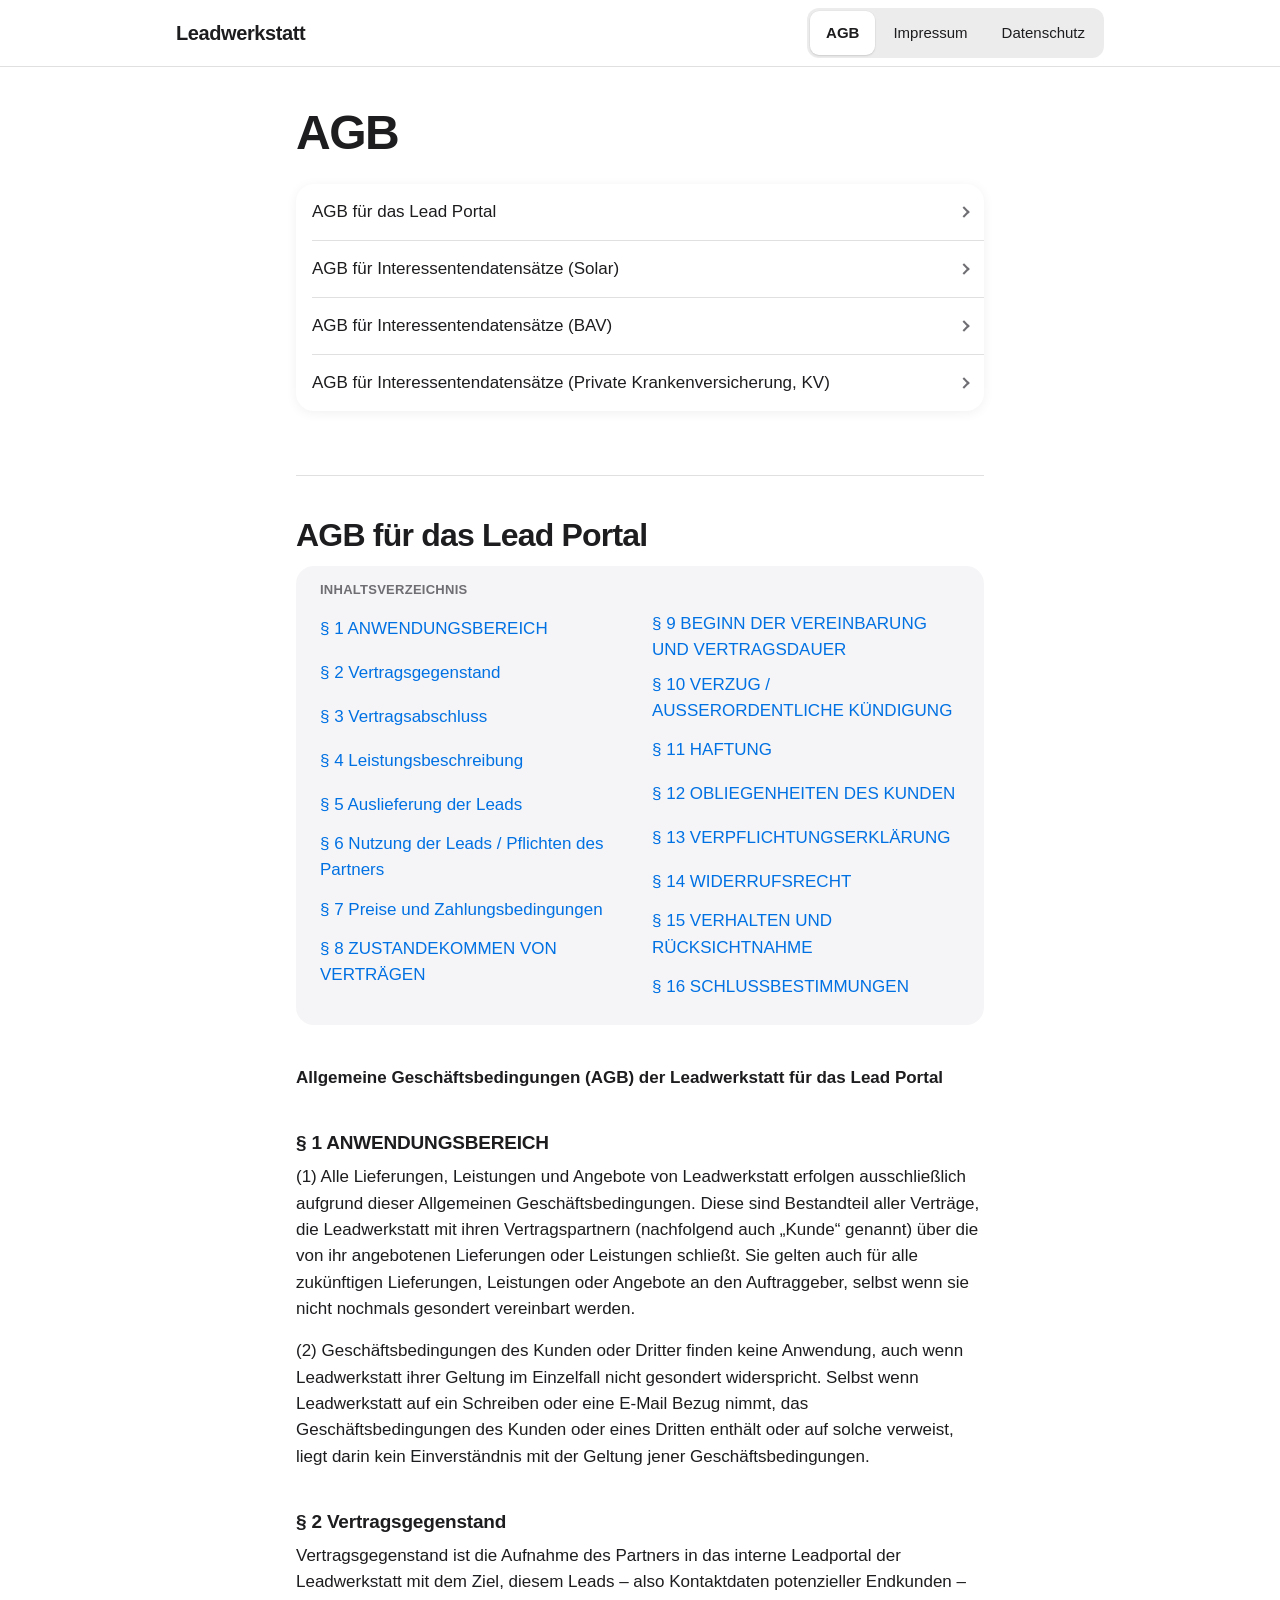
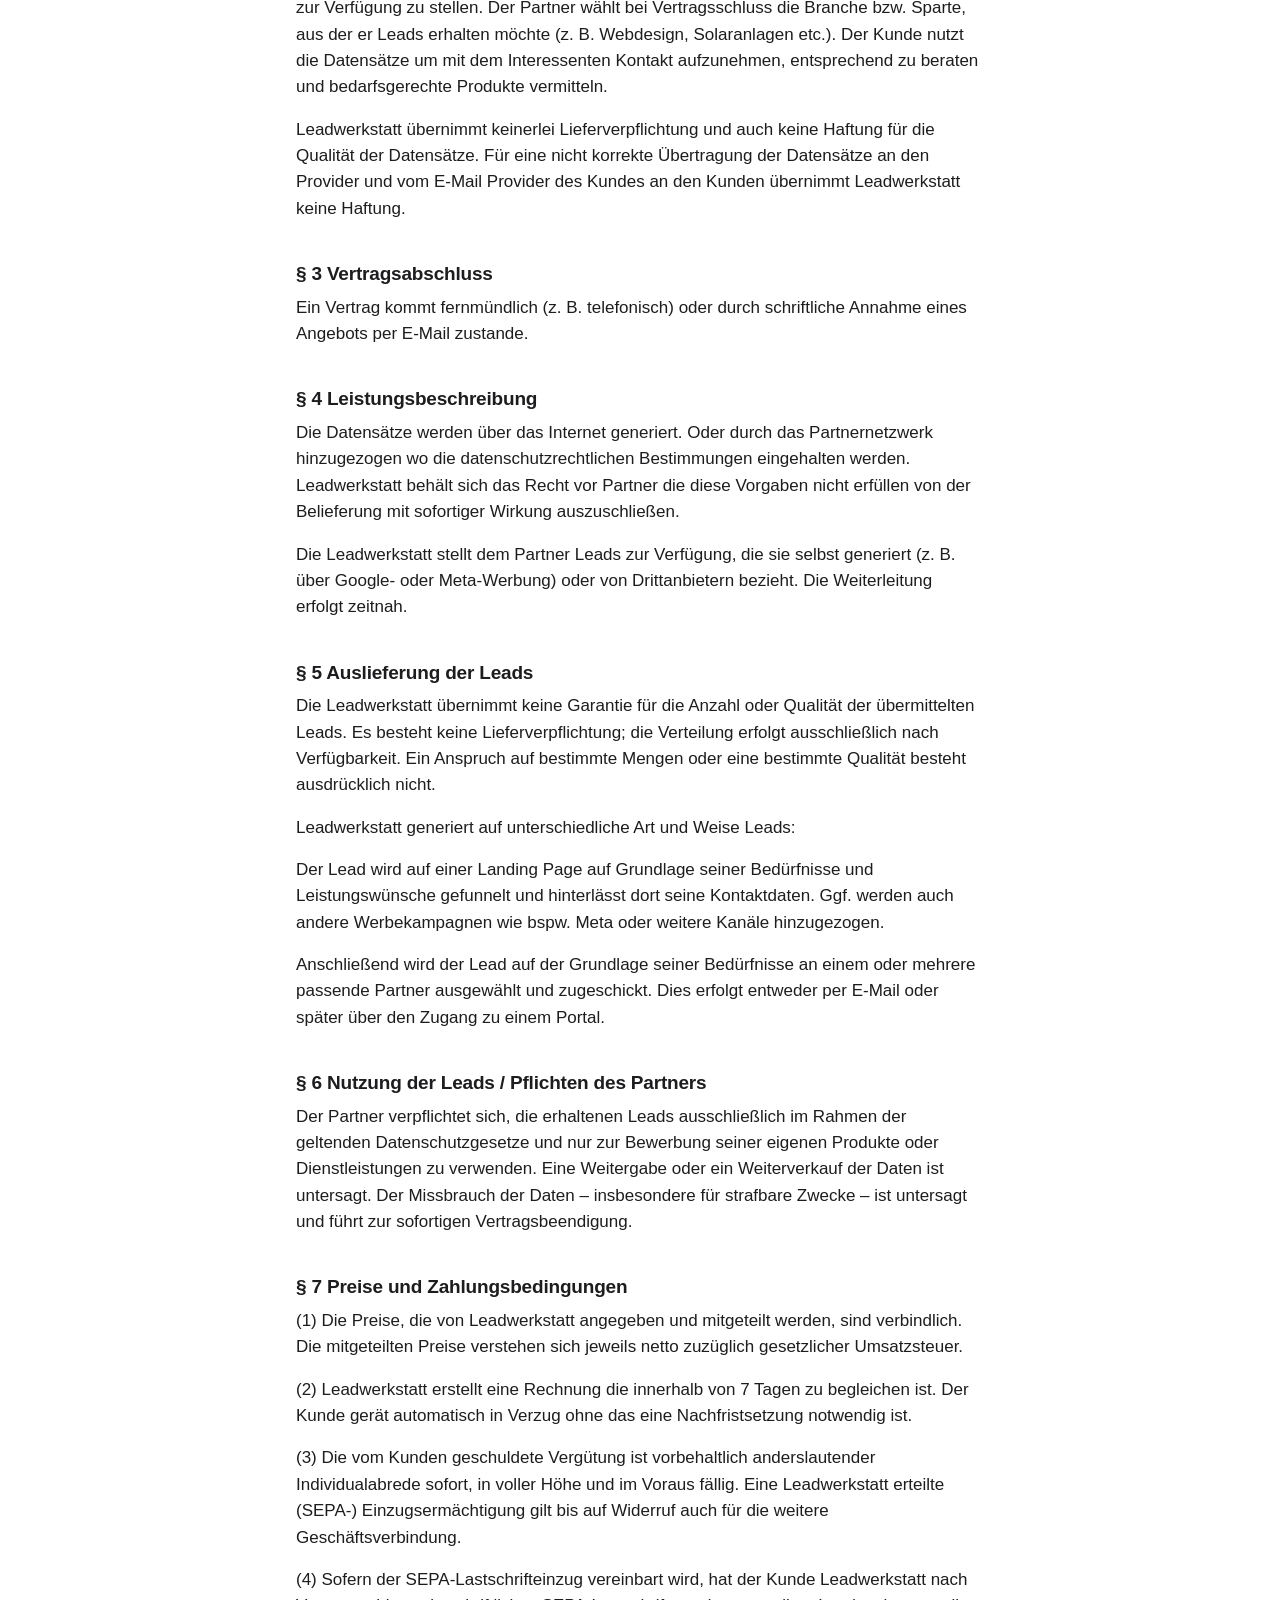
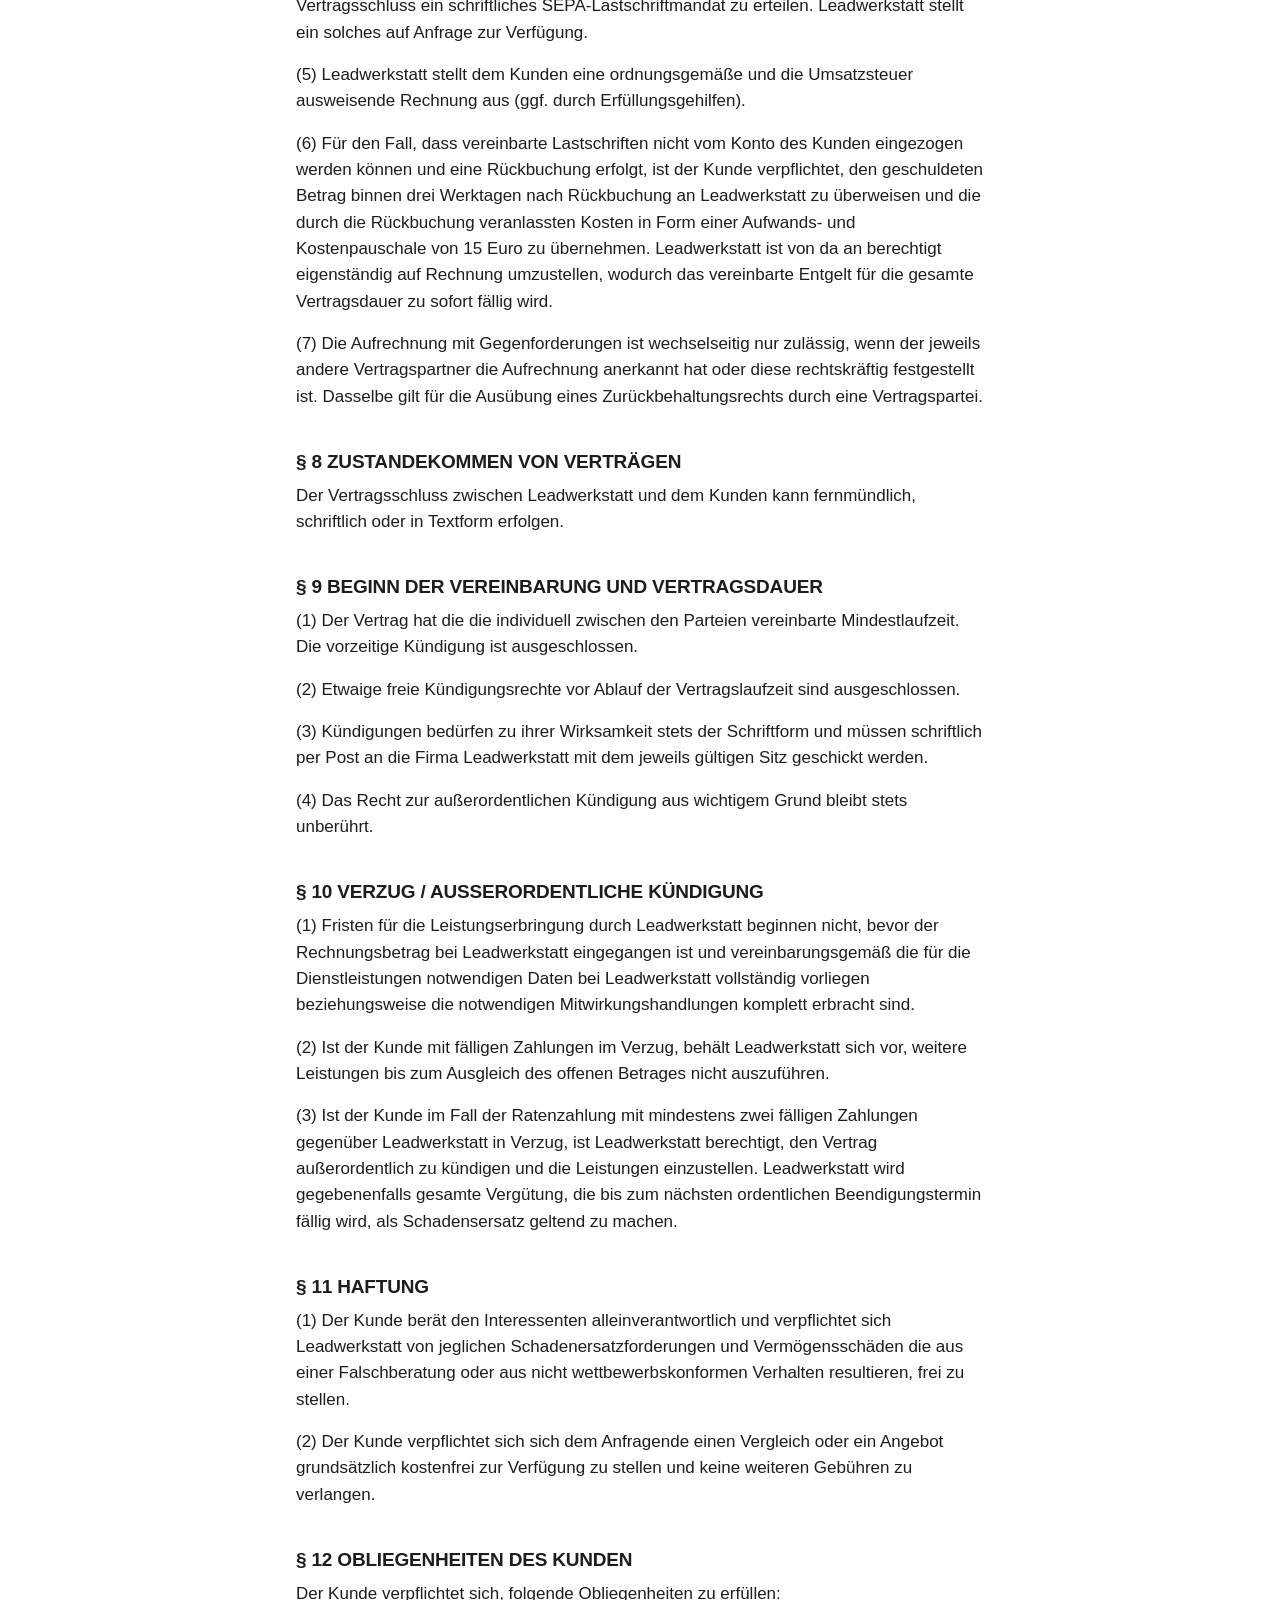
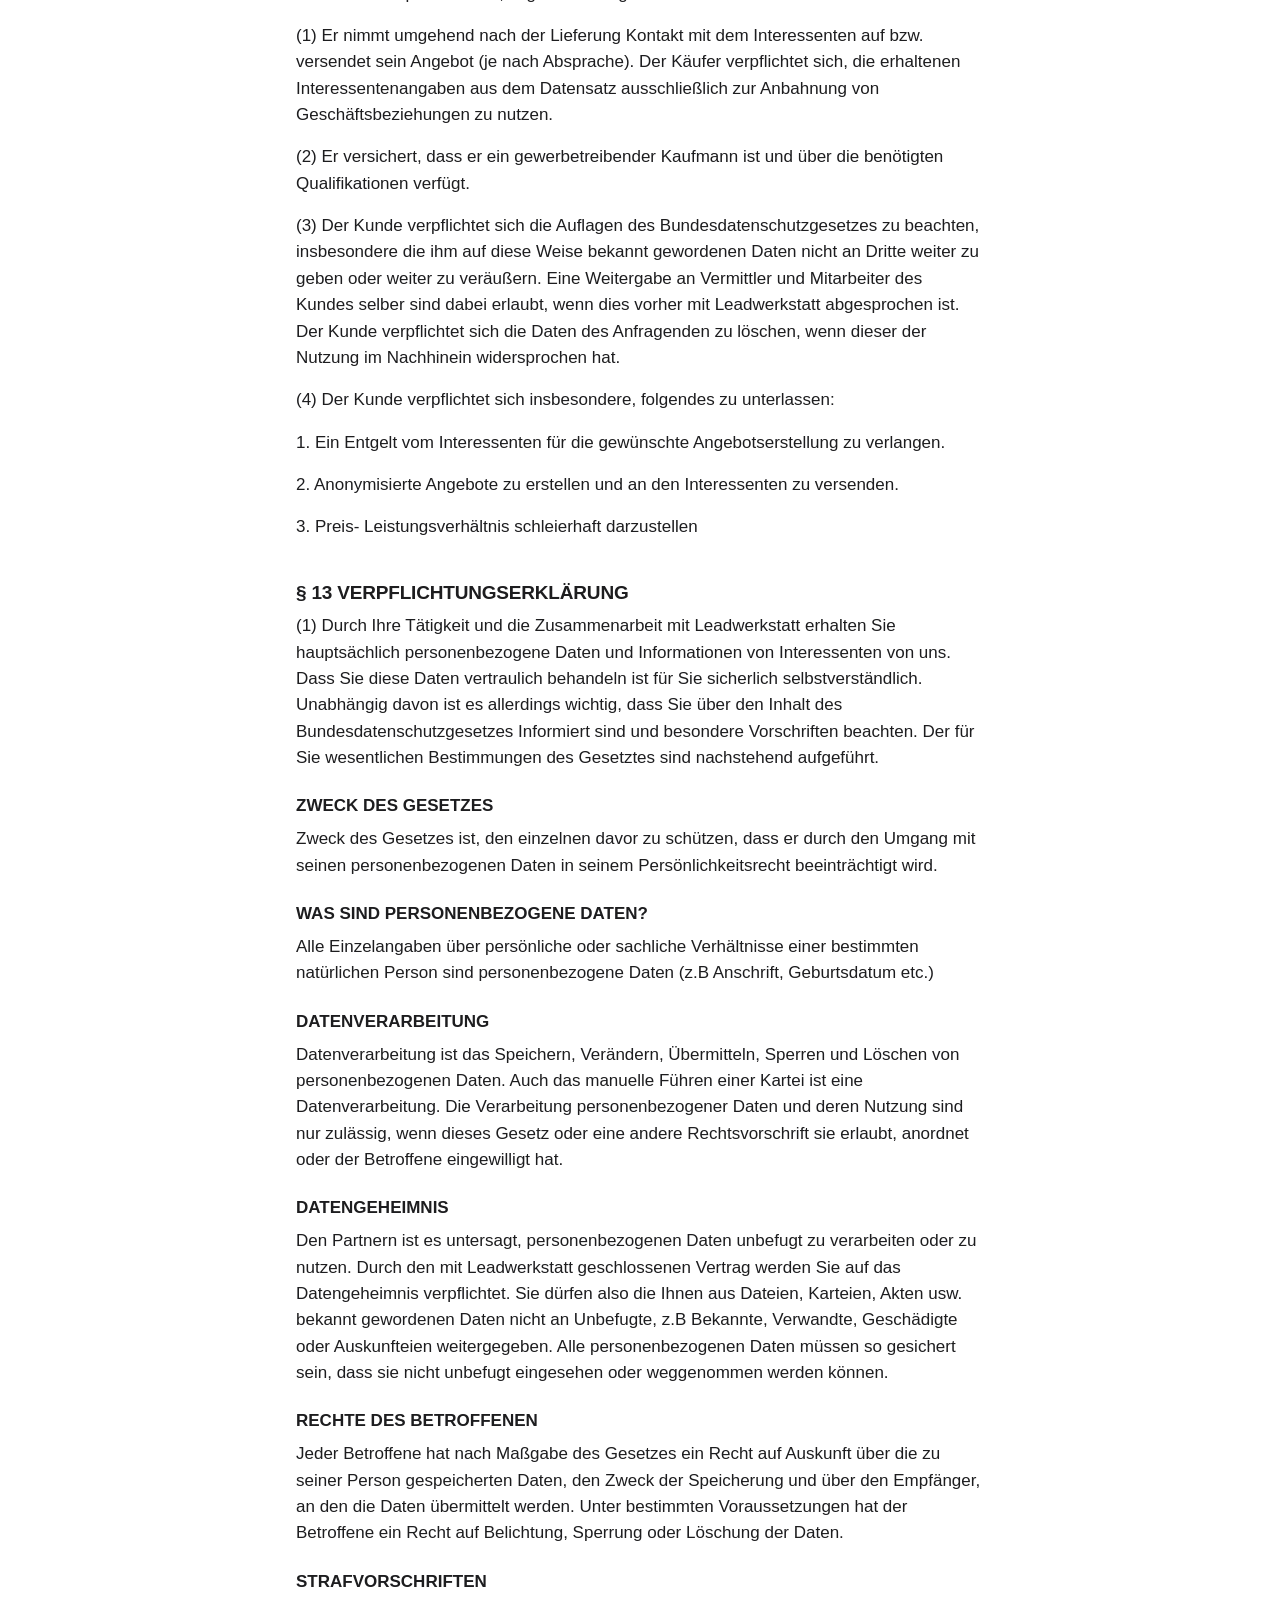
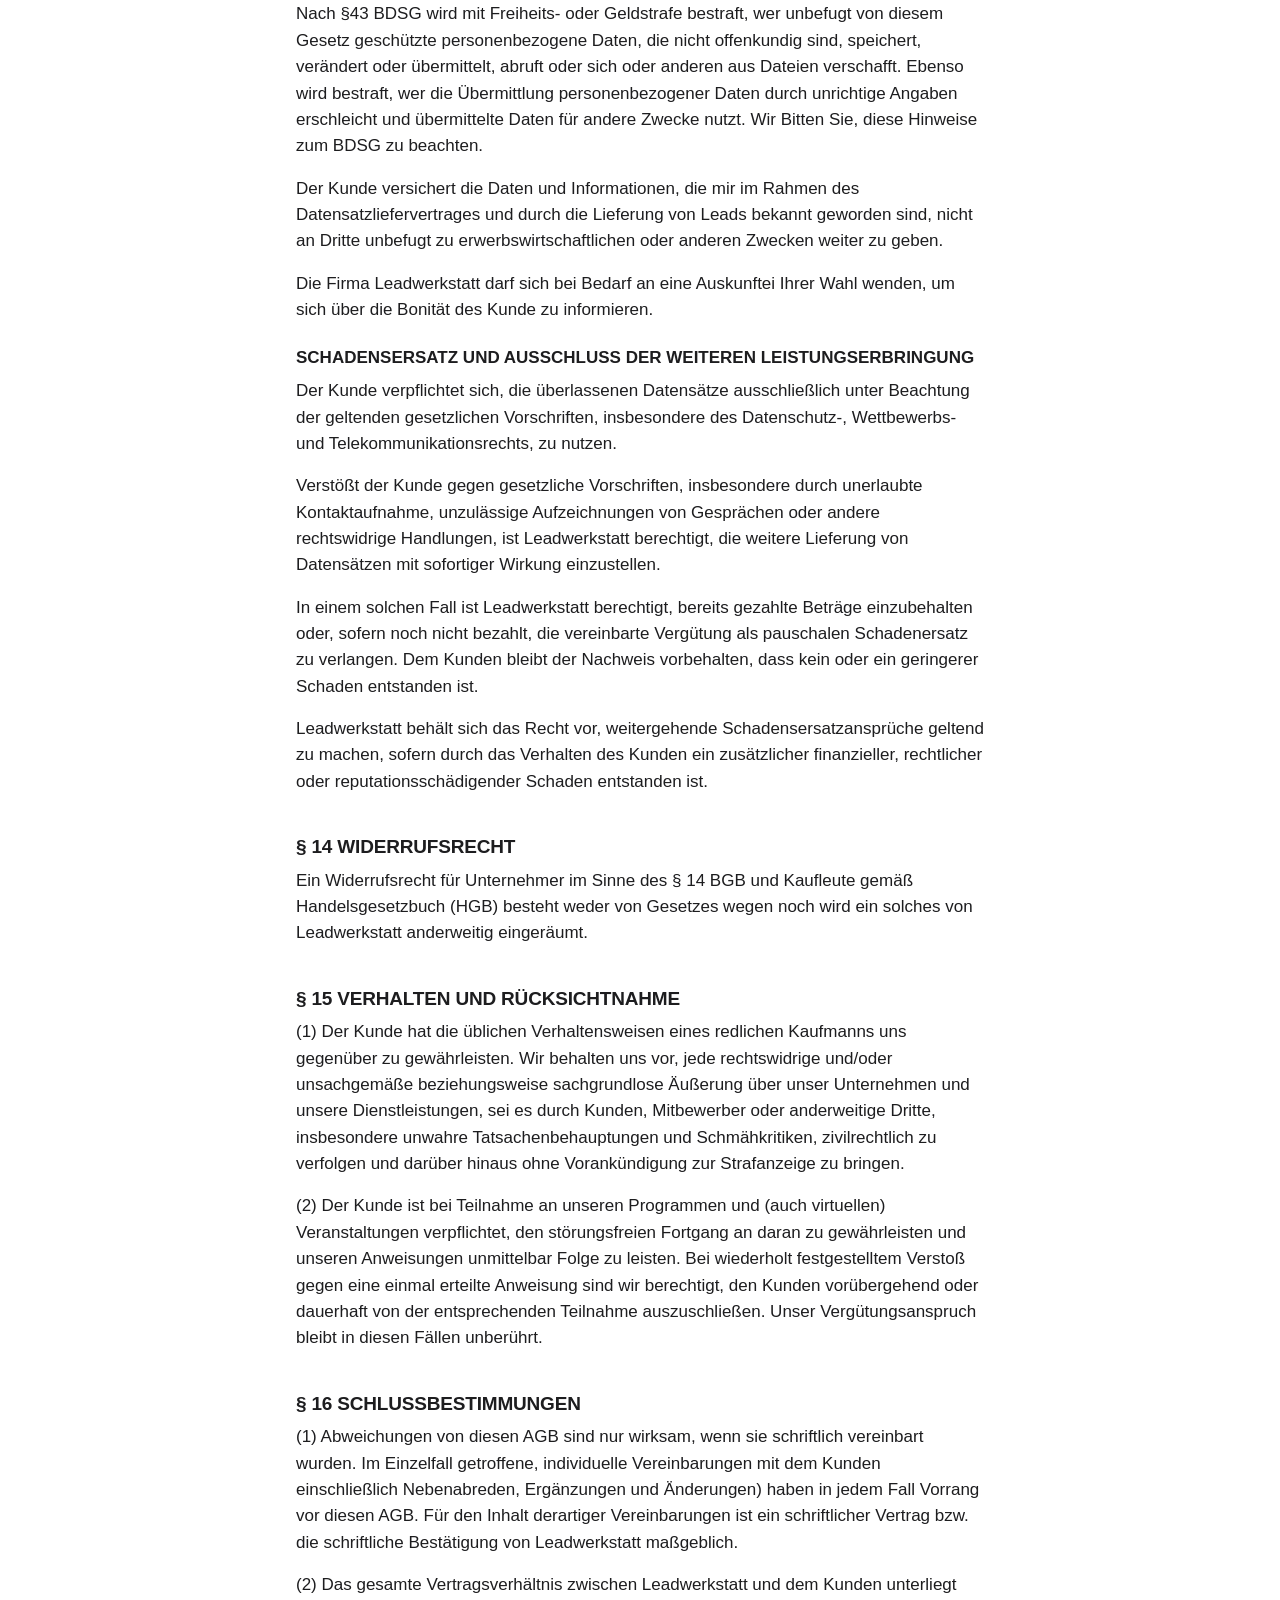
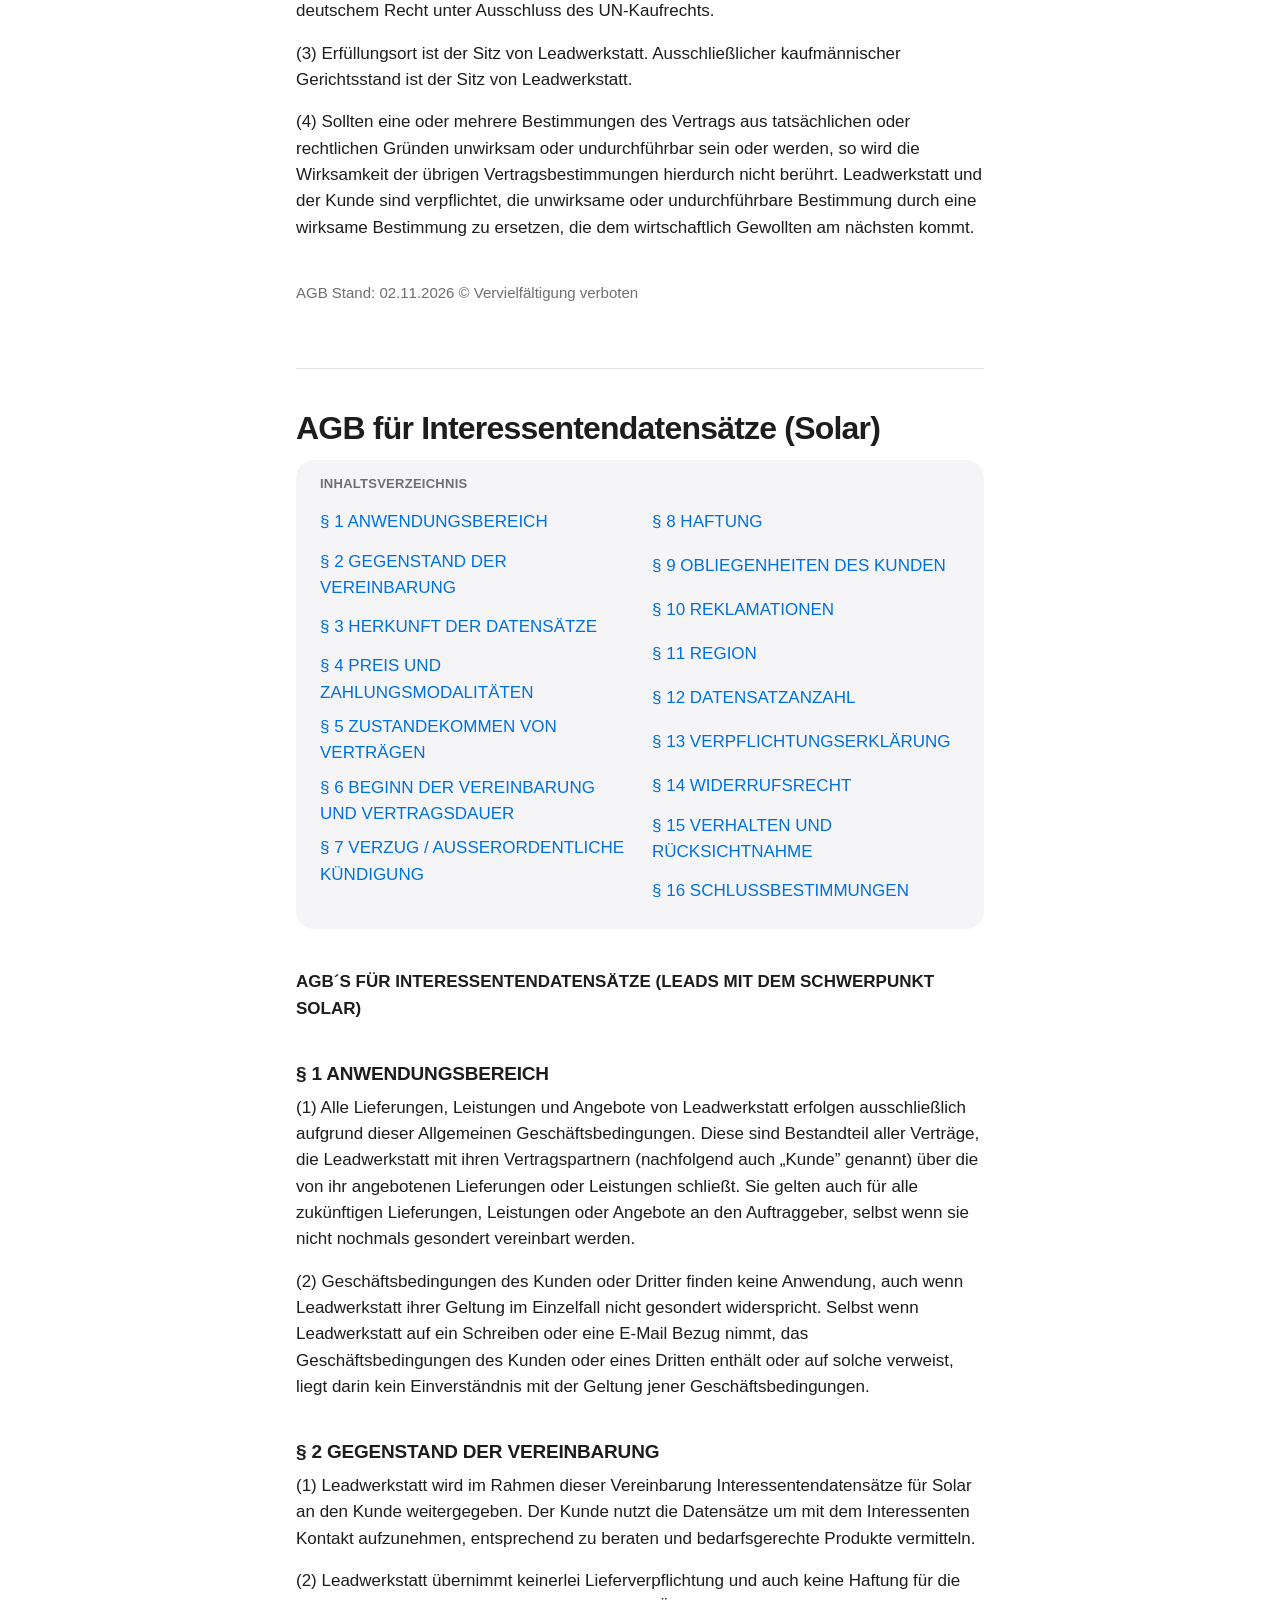
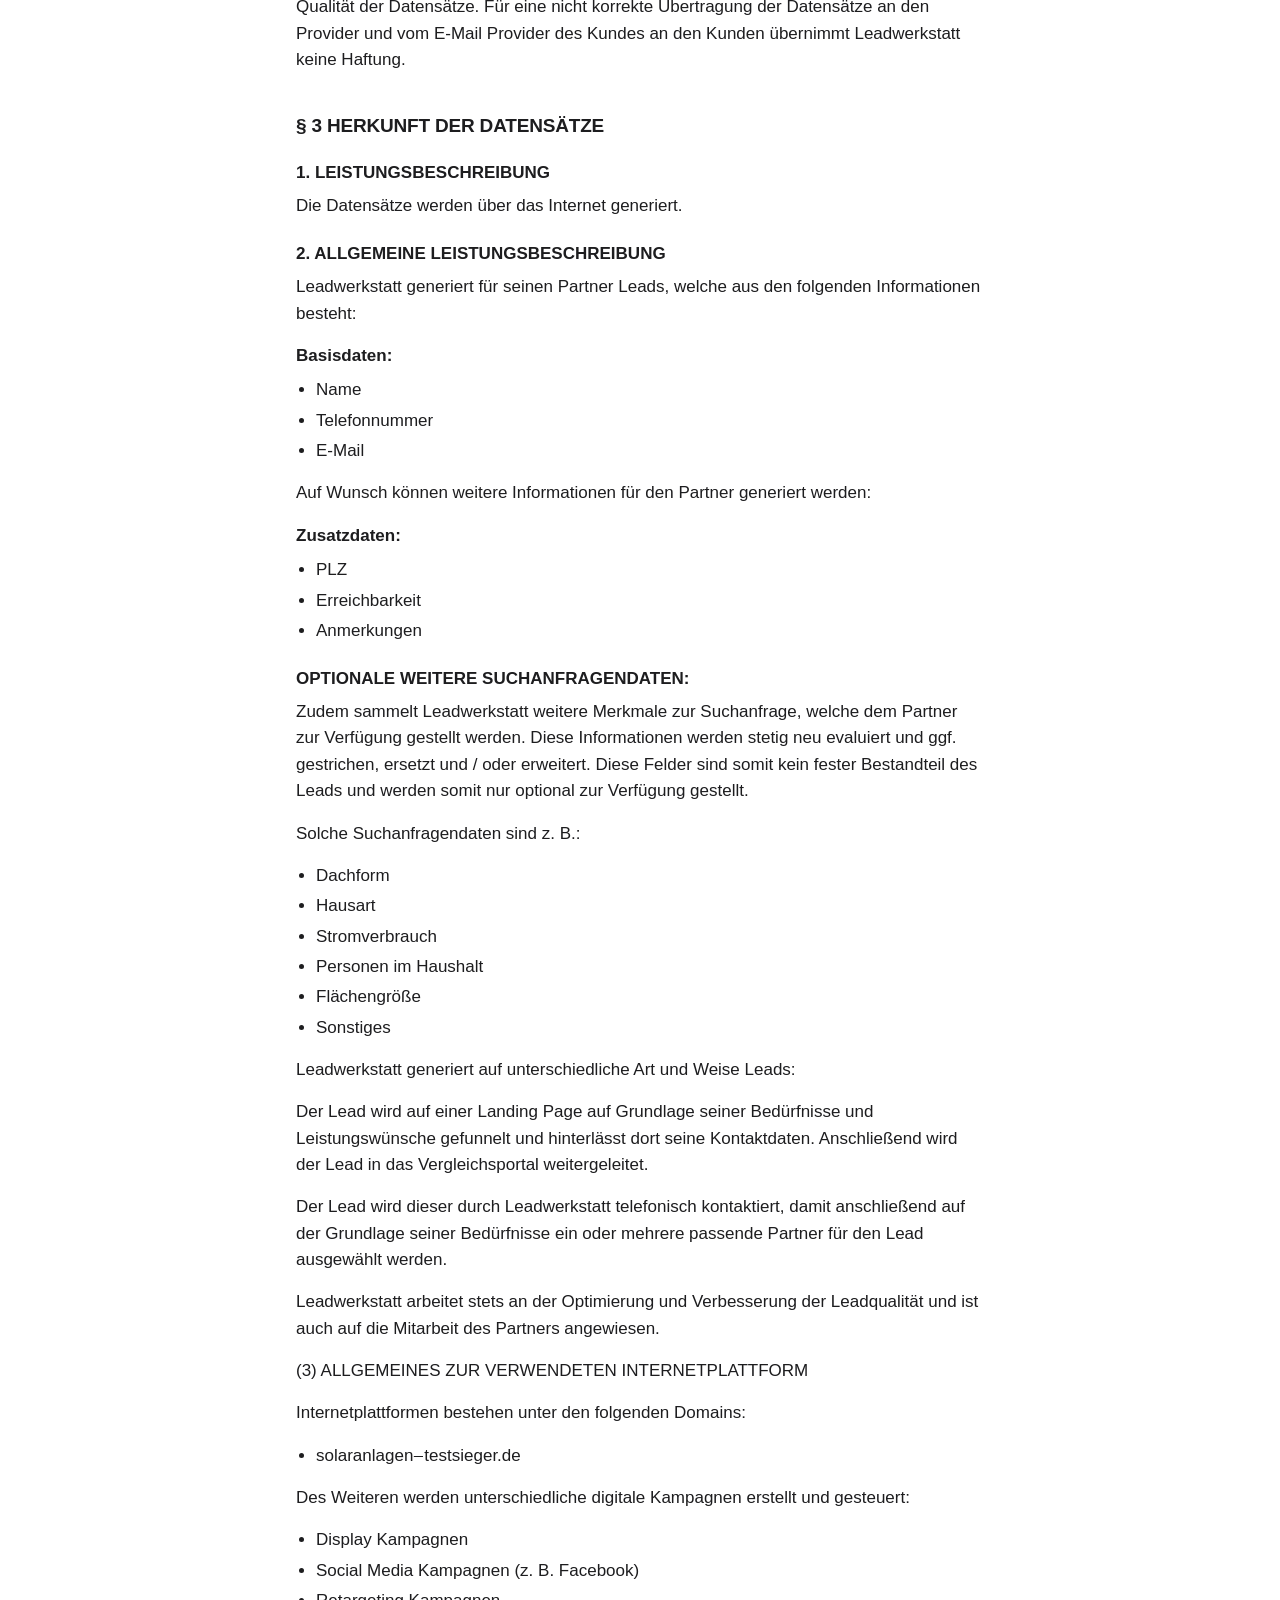
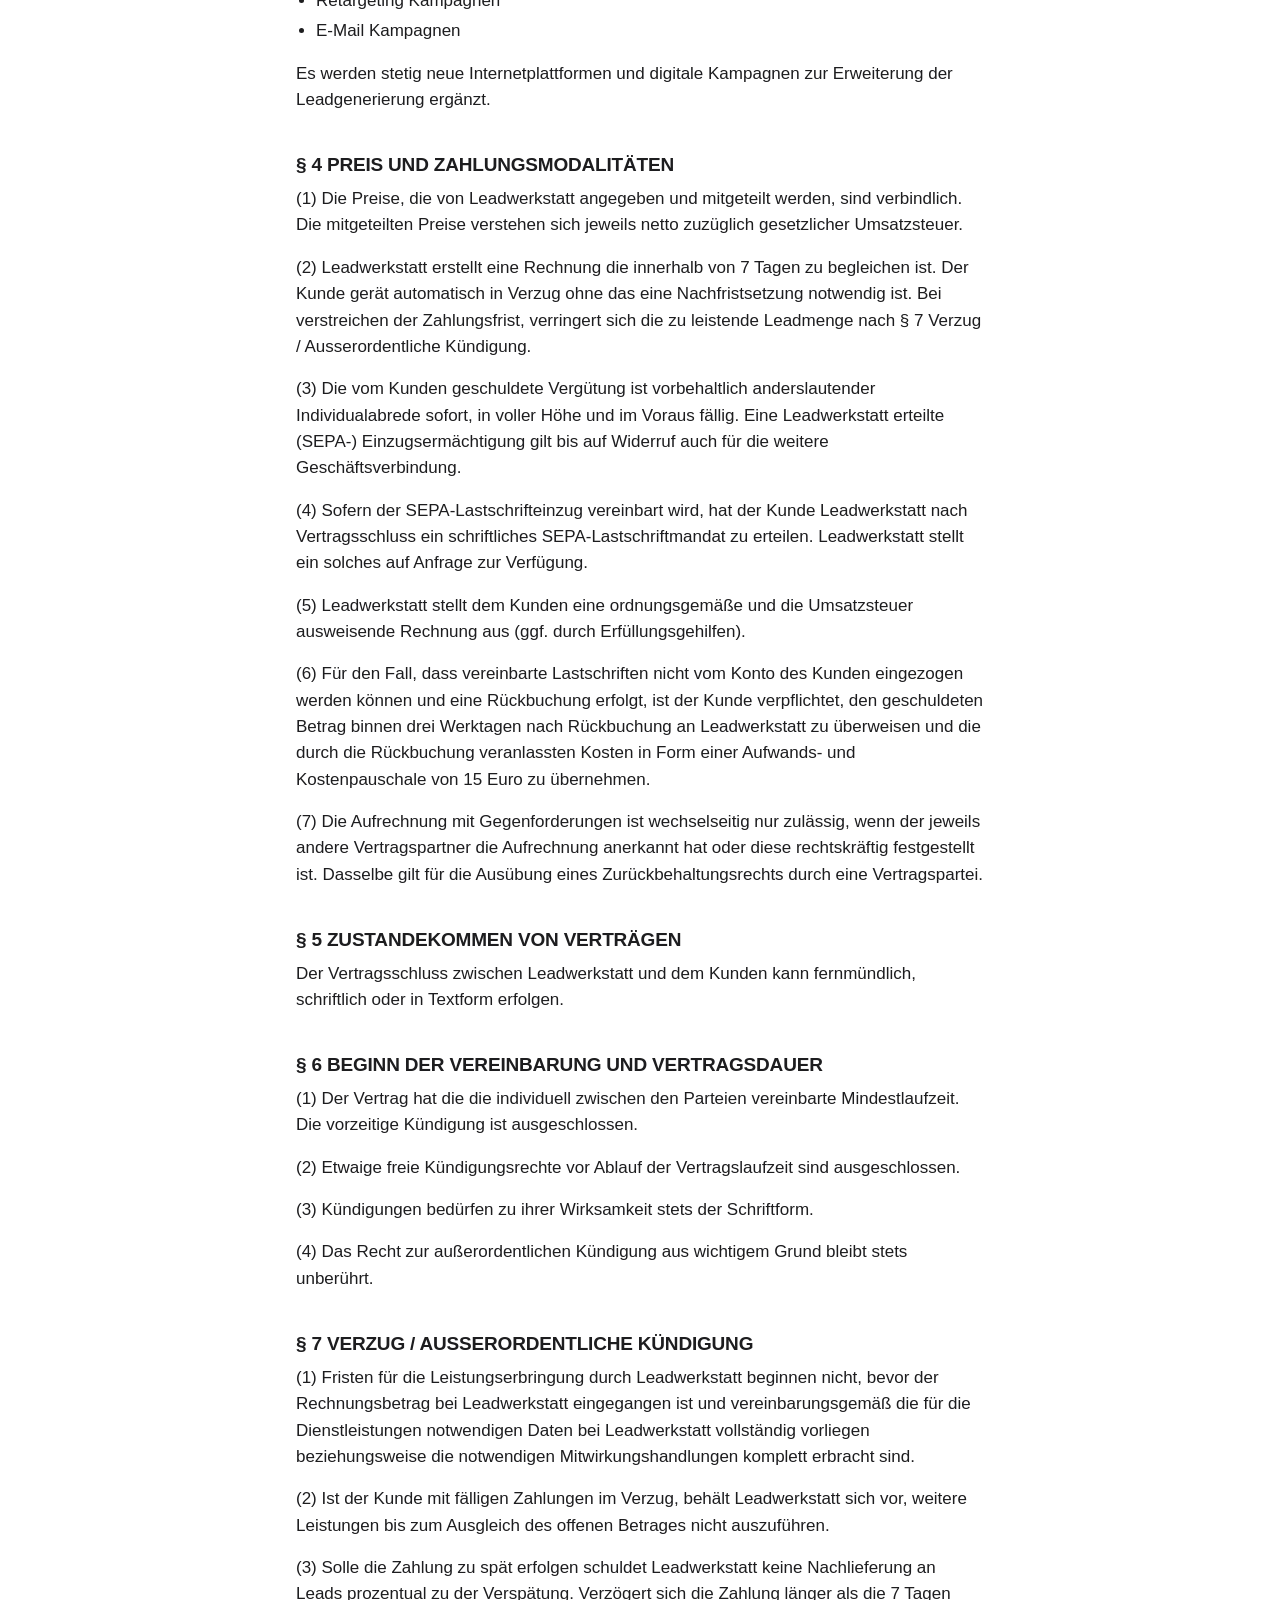
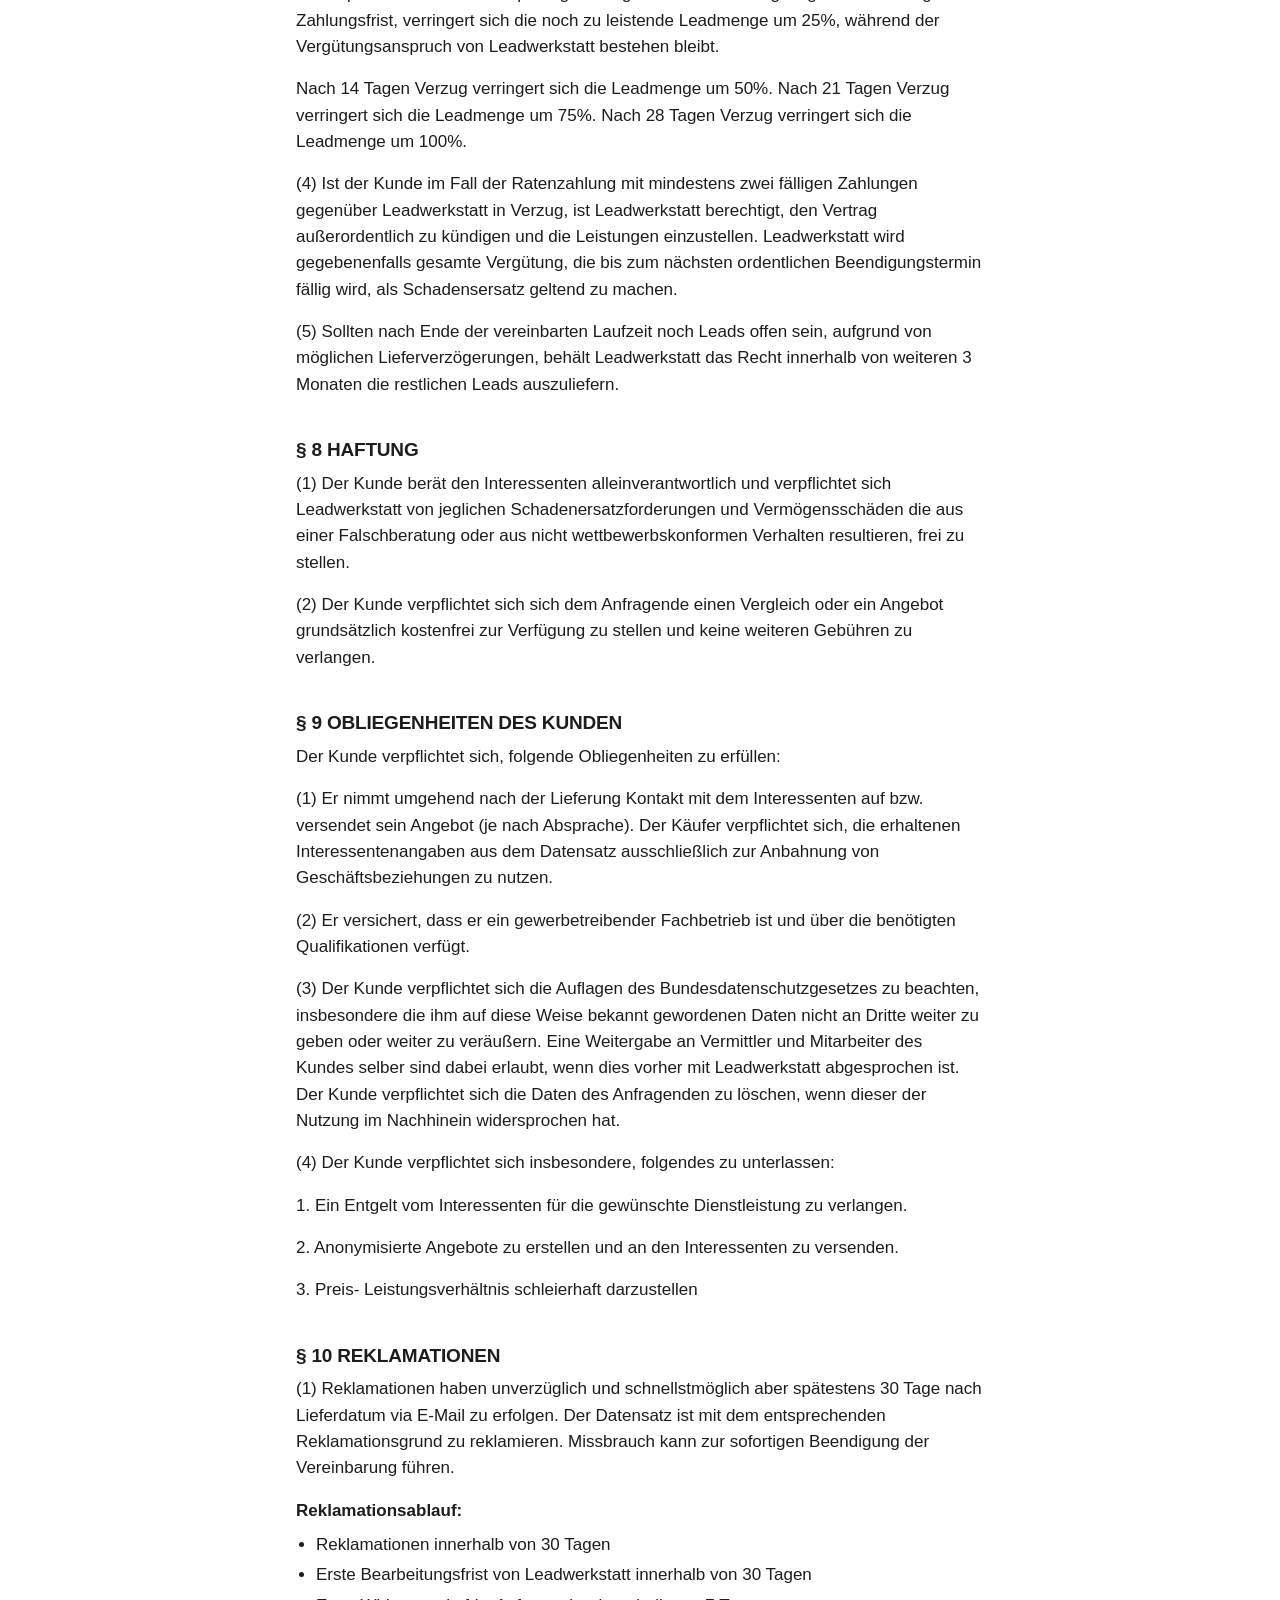
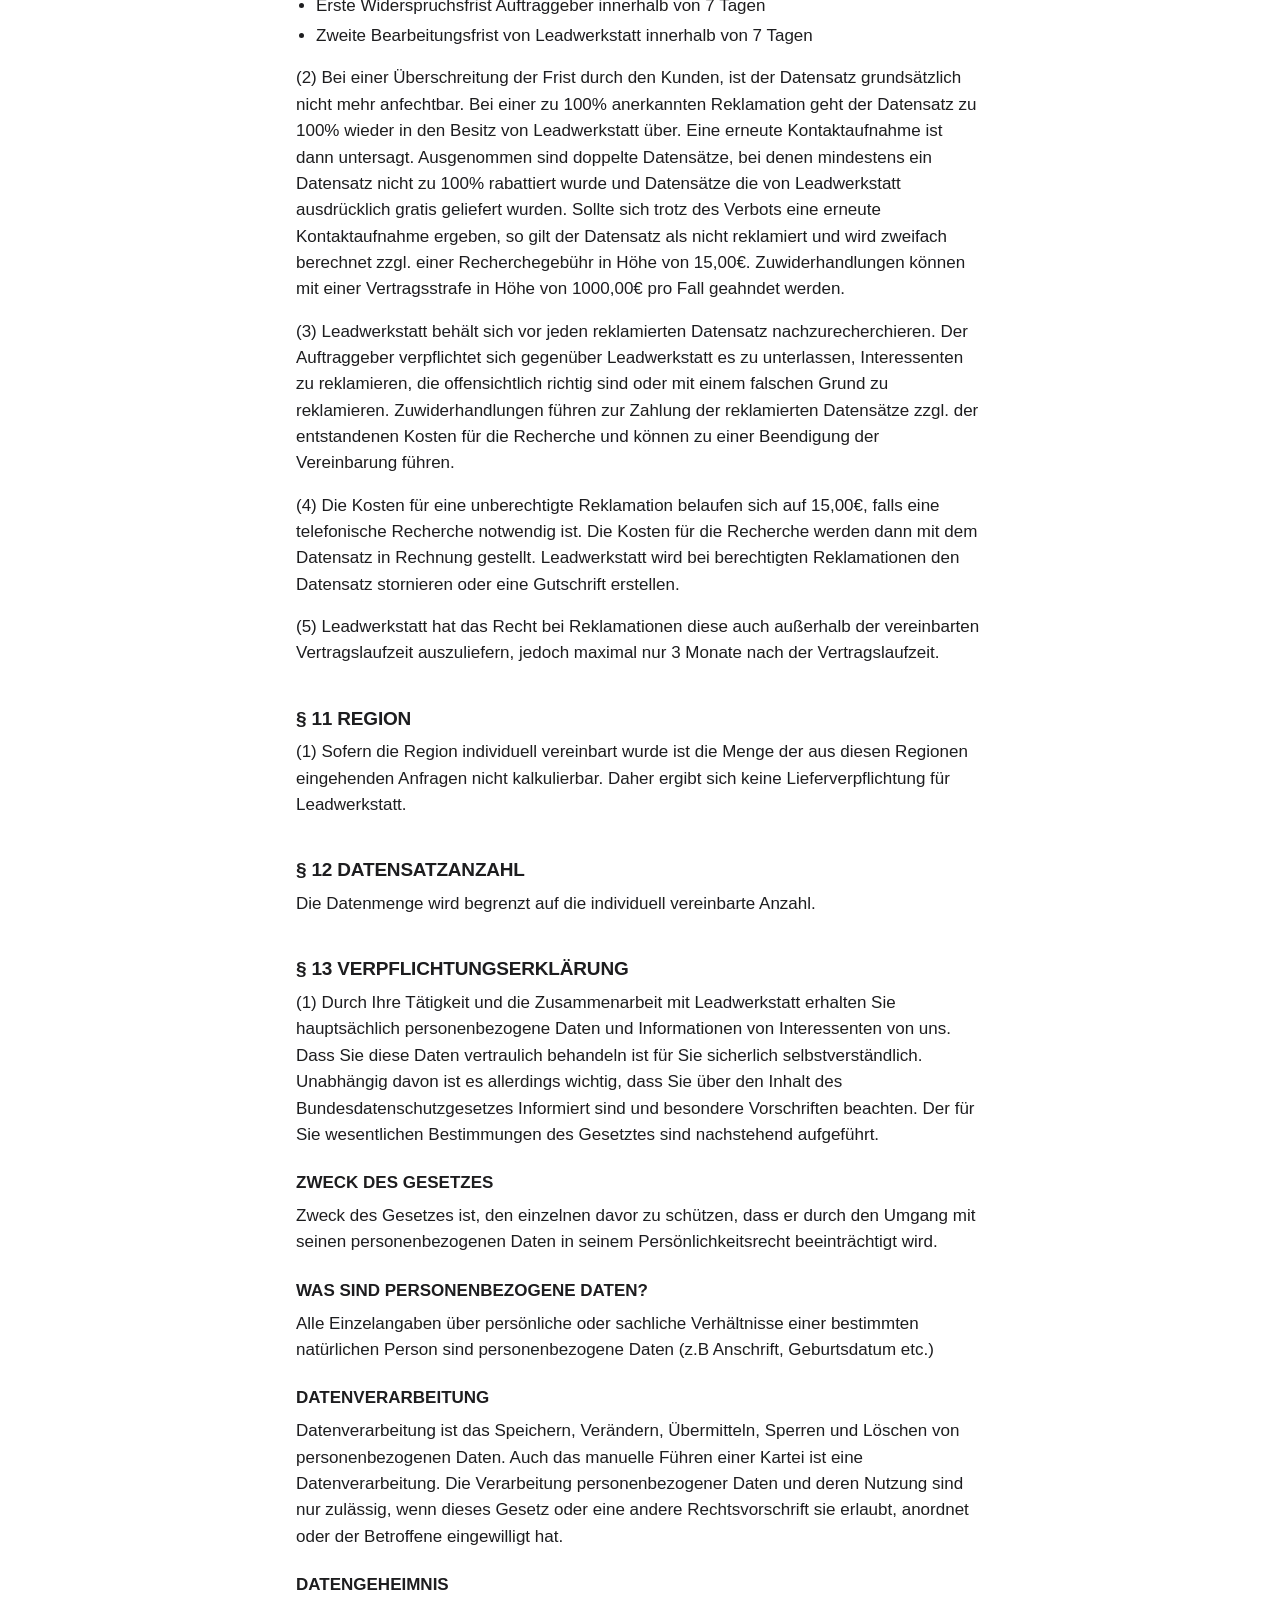
==== commit b2b076a9: "AGB-Seite um Fassungen BAV und Private Krankenversicherung (KV) ergänzt Co-Authored-By: Claude Sonne" ====
--- a/agb/index.html
+++ b/agb/index.html
@@ -6,7 +6,7 @@
   <meta name="viewport" content="width=device-width, initial-scale=1">
   <meta name="referrer" content="no-referrer">
   <meta name="robots" content="noindex">
-  <meta name="color-scheme" content="light dark">
+  <meta name="color-scheme" content="light">
   <title>AGB – Leadwerkstatt</title>
   <meta name="description" content="Allgemeine Geschäftsbedingungen der Leadwerkstatt: AGB für das Lead Portal und AGB für Interessentendatensätze (Solar).">
   <link rel="icon" href="data:,">
@@ -32,6 +32,8 @@
       <ul class="gruppe">
         <li><a href="#lead-portal">AGB für das Lead Portal</a></li>
         <li><a href="#solar">AGB für Interessentendatensätze (Solar)</a></li>
+        <li><a href="#bav">AGB für Interessentendatensätze (BAV)</a></li>
+        <li><a href="#kv">AGB für Interessentendatensätze (Private Krankenversicherung, KV)</a></li>
       </ul>
     </nav>
     <section class="abschnitt" id="lead-portal" aria-labelledby="lead-portal-titel">
@@ -304,6 +306,255 @@
 <p class="stand">AGB Stand: 02.11.2026 © Vervielfältigung verboten</p>
       </div>
     </section>
+    <section class="abschnitt" id="bav" aria-labelledby="bav-titel">
+      <h2 id="bav-titel">AGB für Interessentendatensätze (BAV)</h2>
+      <nav class="inhalt" aria-labelledby="bav-toc">
+        <h3 id="bav-toc">Inhaltsverzeichnis</h3>
+        <ul>
+<li><a href="#bav-1">§ 1 ANWENDUNGSBEREICH</a></li>
+<li><a href="#bav-2">§ 2 GEGENSTAND DER VEREINBARUNG</a></li>
+<li><a href="#bav-3">§ 3 HERKUNFT DER DATENSÄTZE</a></li>
+<li><a href="#bav-4">§ 4 PREIS UND ZAHLUNGSMODALITÄTEN</a></li>
+<li><a href="#bav-5">§ 5 ZUSTANDEKOMMEN VON VERTRÄGEN</a></li>
+<li><a href="#bav-6">§ 6 BEGINN DER VEREINBARUNG UND VERTRAGSDAUER</a></li>
+<li><a href="#bav-7">§ 7 VERZUG / AUSSERORDENTLICHE KÜNDIGUNG</a></li>
+<li><a href="#bav-8">§ 8 HAFTUNG</a></li>
+<li><a href="#bav-9">§ 9 OBLIEGENHEITEN DES KUNDEN</a></li>
+<li><a href="#bav-10">§ 10 ERFORDERLICHE UNTERLAGEN</a></li>
+<li><a href="#bav-11">§ 11 REKLAMATIONEN</a></li>
+<li><a href="#bav-12">§ 12 REGION</a></li>
+<li><a href="#bav-13">§ 13 DATENSATZANZAHL</a></li>
+<li><a href="#bav-14">§ 14 VERPFLICHTUNGSERKLÄRUNG</a></li>
+<li><a href="#bav-15">§ 15 WIDERRUFSRECHT</a></li>
+<li><a href="#bav-16">§ 16 VERHALTEN UND RÜCKSICHTNAHME</a></li>
+<li><a href="#bav-17">§ 17 SCHLUSSBESTIMMUNGEN</a></li>
+        </ul>
+      </nav>
+      <div class="agb-text">
+<p class="agb-titel">AGB´S FÜR INTERESSENTENDATENSÄTZE (LEADS MIT DEM SCHWERPUNKT BAV – Steueroptimierung und Altersvorsorge)</p>
+<h3 id="bav-1">§ 1 ANWENDUNGSBEREICH</h3>
+<p>(1) Alle Lieferungen, Leistungen und Angebote von Leadwerkstatt erfolgen ausschließlich aufgrund dieser Allgemeinen Geschäftsbedingungen. Diese sind Bestandteil aller Verträge, die Leadwerkstatt mit ihren Vertragspartnern (nachfolgend auch „Kunde“ genannt) über die von ihr angebotenen Lieferungen oder Leistungen schließt. Sie gelten auch für alle zukünftigen Lieferungen, Leistungen oder Angebote an den Auftraggeber, selbst wenn sie nicht nochmals gesondert vereinbart werden.</p>
+<p>(2) Geschäftsbedingungen des Kunden oder Dritter finden keine Anwendung, auch wenn Leadwerkstatt ihrer Geltung im Einzelfall nicht gesondert widerspricht. Selbst wenn Leadwerkstatt auf ein Schreiben oder eine E-Mail Bezug nimmt, das Geschäftsbedingungen des Kunden oder eines Dritten enthält oder auf solche verweist, liegt darin kein Einverständnis mit der Geltung jener Geschäftsbedingungen.</p>
+<h3 id="bav-2">§ 2 GEGENSTAND DER VEREINBARUNG</h3>
+<p>(1) Leadwerkstatt wird im Rahmen dieser Vereinbarung Datensätze zu BAV siehe oben an den Kunden weitergegeben. Der Kunde nutzt die Datensätze um mit dem Interessenten Kontakt aufzunehmen, entsprechend zu beraten und bedarfsgerechte Produkte vermitteln.</p>
+<p>Die Adressen der Datensätze werden per E-Mail an den Kunde übermittelt.</p>
+<p>(2) Leadwerkstatt übernimmt keinerlei Lieferverpflichtung und auch keine Haftung für die Qualität der Datensätze. Für eine nicht korrekte Übertragung der Datensätze an den Provider und vom E-Mail Provider des Kundes an den Kunde übernimmt Leadwerkstatt keine Haftung.</p>
+<h3 id="bav-3">§ 3 HERKUNFT DER DATENSÄTZE</h3>
+<p>Die Datensätze werden über das Telefon aus B2B Adressen generiert. Dabei dürfen die folgenden Werbe- und Marketingmaßnahmen nicht genutzt werden:</p>
+<p class="nummer">• Partnerprogramm mit den direkt Anfragenden</p>
+<p class="nummer">• Gewinnspiele, Gratis SMS und Ähnliches</p>
+<p>Jede Art von Vergütung an den direkt Anfragenden sehen wir als Partnerprogramm bzw. Gewinnspiel an.</p>
+<h3 id="bav-4">§ 4 PREIS UND ZAHLUNGSMODALITÄTEN</h3>
+<p>(1) Die Preise, die von Leadwerkstatt angegeben und mitgeteilt werden, sind verbindlich. Die mitgeteilten Preise verstehen sich jeweils netto zuzüglich gesetzlicher Umsatzsteuer.</p>
+<p>(2) Leadwerkstatt erstellt eine Rechnung die innerhalb von 7 Tagen zu begleichen ist. Der Kunde gerät automatisch in Verzug ohne das eine Nachfristsetzung notwendig ist. Bei verstreichen der Zahlungsfrist, verringert sich die zu leistende Leadmenge nach § 7 Verzug / Ausserordentliche Kündigung.</p>
+<p>(3) Die vom Kunden geschuldete Vergütung ist vorbehaltlich anderslautender Individualabrede sofort, in voller Höhe und im Voraus fällig. Eine Leadwerkstatt erteilte (SEPA-) Einzugsermächtigung gilt bis auf Widerruf auch für die weitere Geschäftsverbindung.</p>
+<p>(4) Sofern der SEPA-Lastschrifteinzug vereinbart wird, hat der Kunde Leadwerkstatt nach Vertragsschluss ein schriftliches SEPA-Lastschriftmandat zu erteilen. Leadwerkstatt stellt ein solches auf Anfrage zur Verfügung.</p>
+<p>(5) Leadwerkstatt stellt dem Kunden eine ordnungsgemäße und die Umsatzsteuer ausweisende Rechnung aus (ggf. durch Erfüllungsgehilfen).</p>
+<p>(6) Für den Fall, dass vereinbarte Lastschriften nicht vom Konto des Kunden eingezogen werden können und eine Rückbuchung erfolgt, ist der Kunde verpflichtet, den geschuldeten Betrag binnen drei Werktagen nach Rückbuchung an Leadwerkstatt zu überweisen und die durch die Rückbuchung veranlassten Kosten zu übernehmen. Für den Fall einer Rückbuchung berechnen wir eine Pauschale von 15 Euro pro Fall.</p>
+<p>(7) Die Aufrechnung mit Gegenforderungen ist wechselseitig nur zulässig, wenn der jeweils andere Vertragspartner die Aufrechnung anerkannt hat oder diese rechtskräftig festgestellt ist. Dasselbe gilt für die Ausübung eines Zurückbehaltungsrechts durch eine Vertragspartei.</p>
+<h3 id="bav-5">§ 5 ZUSTANDEKOMMEN VON VERTRÄGEN</h3>
+<p>Der Vertragsschluss zwischen Leadwerkstatt und dem Kunden kann fernmündlich, schriftlich oder in Textform erfolgen.</p>
+<h3 id="bav-6">§ 6 BEGINN DER VEREINBARUNG UND VERTRAGSDAUER</h3>
+<p>(1) Der Vertrag hat die die individuell zwischen den Parteien vereinbarte Mindestlaufzeit. Die vorzeitige Kündigung ist ausgeschlossen.</p>
+<p>(2) Etwaige freie Kündigungsrechte vor Ablauf der Vertragslaufzeit sind ausgeschlossen.</p>
+<p>(3) Kündigungen bedürfen zu ihrer Wirksamkeit stets der Schriftform.</p>
+<p>(4) Das Recht zur außerordentlichen Kündigung aus wichtigem Grund bleibt stets unberührt.</p>
+<h3 id="bav-7">§ 7 VERZUG / AUSSERORDENTLICHE KÜNDIGUNG</h3>
+<p>(1) Fristen für die Leistungserbringung durch Leadwerkstatt beginnen nicht, bevor der Rechnungsbetrag bei Leadwerkstatt eingegangen ist und vereinbarungsgemäß die für die Dienstleistungen notwendigen Daten bei Leadwerkstatt vollständig vorliegen beziehungsweise die notwendigen Mitwirkungshandlungen komplett erbracht sind.</p>
+<p>(2) Ist der Kunde mit fälligen Zahlungen im Verzug, behält Leadwerkstatt sich vor, weitere Leistungen bis zum Ausgleich des offenen Betrages nicht auszuführen.</p>
+<p>(3) Solle die Zahlung zu spät erfolgen schuldet Leadwerkstatt keine Nachlieferung an Leads prozentual zu der Verspätung. Verzögert sich die Zahlung länger als die 7 Tagen Zahlungsfrist, verringert sich die noch zu leistende Leadmenge um 25%, während der Vergütungsanspruch von Leadwerkstatt bestehen bleibt.</p>
+<p>Nach 14 Tagen Verzug verringert sich die Leadmenge um 50%. Nach 21 Tagen Verzug verringert sich die Leadmenge um 75%. Nach 28 Tagen Verzug verringert sich die Leadmenge um 100%.</p>
+<p>(4) Ist der Kunde im Fall der Ratenzahlung mit mindestens zwei fälligen Zahlungen gegenüber Leadwerkstatt in Verzug, ist Leadwerkstatt berechtigt, den Vertrag außerordentlich zu kündigen und die Leistungen einzustellen. Leadwerkstatt wird gegebenenfalls gesamte Vergütung, die bis zum nächsten ordentlichen Beendigungstermin fällig wird, als Schadensersatz geltend zu machen.</p>
+<p>(5) Sollten nach Ende der vereinbarten Laufzeit noch Leads offen sein, aufgrund von möglichen Lieferverzögerungen, behält Leadwerkstatt das Recht innerhalb von weiteren 3 Monaten die restlichen Leads auszuliefern.</p>
+<h3 id="bav-8">§ 8 HAFTUNG</h3>
+<p>(1) Der Kunde berät den Interessenten alleinverantwortlich und verpflichtet sich Leadwerkstatt von jeglichen Schadenersatzforderungen und Vermögensschäden die aus einer Falschberatung oder aus nicht wettbewerbskonformen Verhalten resultieren, frei zu stellen.</p>
+<p>(2) Der Kunde verpflichtet sich sich dem Anfragende einen Vergleich oder ein Angebot grundsätzlich kostenfrei zur Verfügung zu stellen und keine weiteren Gebühren zu verlangen.</p>
+<h3 id="bav-9">§ 9 OBLIEGENHEITEN DES KUNDEN</h3>
+<p>Der Kunde verpflichtet sich, folgende Obliegenheiten zu erfüllen:</p>
+<p>(1) Er nimmt umgehend nach der Lieferung Kontakt mit dem Interessenten auf bzw. versendet sein Angebot (je nach Absprache). Der Käufer verpflichtet sich, die erhaltenen Interessentenangaben aus dem Datensatz ausschließlich zur Anbahnung von Geschäftsbeziehungen zu nutzen.</p>
+<p>(2) Er versichert, dass er ein Versicherungsmakler, Versicherungsvermittler, Finanzberater, Ausschließlichkeitsvermittler oder Mehrfachagent im Sinne der gesetzlichen Bestimmungen ist und über die benötigten Qualifikationen verfügt.</p>
+<p>(3) Der Kunde verpflichtet sich die Auflagen des Bundesdatenschutzgesetzes zu beachten, insbesondere die ihm auf diese Weise bekannt gewordenen Daten nicht an Dritte weiter zu geben oder weiter zu veräußern. Eine Weitergabe an Vermittler und Mitarbeiter des Kundes selber sind dabei erlaubt, wenn dies vorher mit Leadwerkstatt abgesprochen ist. Der Kunde verpflichtet sich die Daten des Anfragenden zu löschen, wenn dieser der Nutzung im Nachhinein widersprochen hat.</p>
+<p>(4) Der Kunde verpflichtet sich insbesondere, folgendes zu unterlassen:</p>
+<p class="nummer">1. Ein Entgelt vom Interessenten für die gewünschte Dienstleistung zu verlangen.</p>
+<p class="nummer">2. Anonymisierte Angebote zu erstellen und an den Interessenten zu versenden.</p>
+<p class="nummer">3. Preis- Leistungsverhältnis schleierhaft darzustellen</p>
+<h3 id="bav-10">§ 10 ERFORDERLICHE UNTERLAGEN</h3>
+<p>Der Kunde verpflichtet sich unaufgefordert eine Kopie des Personalausweises, sowie seine Gewerbeanmeldung (bei natürliche Person) oder Handelsregisterauszug (bei juristische Person), wahlweise Nachweis der IHK und somit die Erlaubnis nach § 34d GewO Leadwerkstatt vorzulegen.</p>
+<h3 id="bav-11">§ 11 REKLAMATIONEN</h3>
+<p>Folgende Reklamationsgründe sind möglich:</p>
+<p>Lead meldet innerhalb der nächsten 12 Monate Insolvenz an</p>
+<p>Andere Gründe sind nicht vorgesehen</p>
+<p>(1) Reklamationen haben unverzüglich und schnellstmöglich aber spätestens 30 Tage nach Lieferdatum via E-Mail zu erfolgen. Der Datensatz ist mit dem entsprechenden Reklamationsgrund zu reklamieren. Missbrauch kann zur sofortigen Beendigung der Vereinbarung führen.</p>
+<p class="zwischentitel">Reklamationsablauf:</p>
+<ul>
+<li>Reklamationen innerhalb von 30 Tagen</li>
+<li>Erste Bearbeitungsfrist von Leadwerkstatt innerhalb von 30 Tagen</li>
+<li>Erste Widerspruchsfrist Kunde innerhalb von 7 Tagen</li>
+<li>Zweite Bearbeitungsfrist von Leadwerkstatt innerhalb von 7 Tagen</li>
+</ul>
+<p>(2) Bei einer Überschreitung der Frist durch den Kunde, ist der Datensatz grundsätzlich nicht mehr anfechtbar. Bei einer zu 100% anerkannten Reklamation geht der Datensatz zu 100% wieder in den Besitz von Leadwerkstatt über. Eine erneute Kontaktaufnahme ist dann untersagt auch in einer anderen Versicherungssparte. Ausgenommen sind doppelte Datensätze, bei denen mindestens ein Datensatz nicht zu 100% rabattiert wurde und Datensätze die von Leadwerkstatt ausdrücklich gratis geliefert wurden. Sollte sich trotz des Verbots eine erneute Kontaktaufnahme ergeben, so gilt der Datensatz als nicht reklamiert und wird zweifach berechnet zzgl. einer Recherchegebühr in Höhe von 15,00€. Zuwiderhandlungen können mit einer Vertragsstrafe in Höhe von 1000,00€ pro Fall geahndet werden.</p>
+<p>(3) Leadwerkstatt behält sich vor jeden reklamierten Datensatz nachzurecherchieren. Der Kunde verpflichtet sich gegenüber Leadwerkstatt es zu unterlassen, Interessenten zu reklamieren, die offensichtlich richtig sind oder mit einem falschen Grund zu reklamieren. Zuwiderhandlungen führen zur Zahlung der reklamierten Datensätze zzgl. der entstandenen Kosten für die Recherche und können zu einer Beendigung der Vereinbarung führen.</p>
+<p>(4) Die Kosten für eine unberechtigte Reklamation belaufen sich auf 15,00€, falls eine telefonische Recherche notwendig ist. Die Kosten für die Recherche werden dann mit dem Datensatz in Rechnung gestellt. Leadwerkstatt wird bei berechtigten Reklamationen den Datensatz stornieren oder eine Gutschrift erstellen.</p>
+<p>(5) Leadwerkstatt hat das Recht bei Reklamationen diese auch außerhalb der vereinbarten Vertragslaufzeit auszuliefern, jedoch maximal nur 3 Monate nach der Vertragslaufzeit.</p>
+<h3 id="bav-12">§ 12 REGION</h3>
+<p>(1) Sofern die Region individuell vereinbart wurde ist die Menge der aus diesen Regionen eingehenden Anfragen nicht kalkulierbar. Daher ergibt sich keine Lieferverpflichtung für Leadwerkstatt.</p>
+<h3 id="bav-13">§ 13 DATENSATZANZAHL</h3>
+<p>(1) Die Datenmenge wird begrenzt auf die individuell vereinbarte Anzahl.</p>
+<h3 id="bav-14">§ 14 VERPFLICHTUNGSERKLÄRUNG</h3>
+<p>(1) Durch Ihre Tätigkeit und die Zusammenarbeit mit Leadwerkstatt erhalten Sie hauptsächlich personenbezogene Daten und Informationen von Interessenten von uns. Dass Sie diese Daten vertraulich behandeln ist für Sie sicherlich selbstverständlich. Unabhängig davon ist es allerdings wichtig, dass Sie über den Inhalt des Bundesdatenschutzgesetzes Informiert sind und besondere Vorschriften beachten. Der für Sie wesentlichen Bestimmungen des Gesetztes sind nachstehend aufgeführt.</p>
+<h4>ZWECK DES GESETZES</h4>
+<p>Zweck des Gesetzes ist, den einzelnen davor zu schützen, dass er durch den Umgang mit seinen personenbezogenen Daten in seinem Persönlichkeitsrecht beeinträchtigt wird.</p>
+<h4>WAS SIND PERSONENBEZOGENE DATEN?</h4>
+<p>Alle Einzelangaben über persönliche oder sachliche Verhältnisse einer bestimmten natürlichen Person sind personenbezogene Daten (z.B Anschrift, Geburtsdatum etc.)</p>
+<h4>DATENVERARBEITUNG</h4>
+<p>Datenverarbeitung ist das Speichern, Verändern, Übermitteln, Sperren und Löschen von personenbezogenen Daten. Auch das manuelle Führen einer Kartei ist eine Datenverarbeitung. Die Verarbeitung personenbezogener Daten und deren Nutzung sind nur zulässig, wenn dieses Gesetz oder eine andere Rechtsvorschrift sie erlaubt, anordnet oder der Betroffene eingewilligt hat.</p>
+<h4>DATENGEHEIMNIS</h4>
+<p>Den Partnern ist es untersagt, personenbezogenen Daten unbefugt zu verarbeiten oder zu nutzen. Durch den mit Leadwerkstatt geschlossenen Vertrag werden Sie auf das Datengeheimnis verpflichtet. Sie dürfen also die Ihnen aus Dateien, Karteien, Akten usw. bekannt gewordenen Daten nicht an Unbefugte, z.B Bekannte, Verwandte, Geschädigte oder Auskunfteien weitergegeben. Alle personenbezogenen Daten müssen so gesichert sein, dass sie nicht unbefugt eingesehen oder weggenommen werden können.</p>
+<h4>RECHTE DES BETROFFENEN</h4>
+<p>Jeder Betroffene hat nach Maßgabe des Gesetzes ein Recht auf Auskunft über die zu seiner Person gespeicherten Daten, den Zweck der Speicherung und über den Empfänger, an den die Daten übermittelt werden. Unter bestimmten Voraussetzungen hat der Betroffene ein Recht auf Belichtung, Sperrung oder Löschung der Daten.</p>
+<h4>STRAFVORSCHRIFTEN</h4>
+<p>Nach §43 BDSG wird mit Freiheits- oder Geldstrafe bestraft, wer unbefugt von diesem Gesetz geschützte personenbezogene Daten, die nicht offenkundig sind, speichert, verändert oder übermittelt, abruft oder sich oder anderen aus Dateien verschafft. Ebenso wird bestraft, wer die Übermittlung personenbezogener Daten durch unrichtige Angaben erschleicht und übermittelte Daten für andere Zwecke nutzt. Wir Bitten Sie, diese Hinweise zum BDSG zu beachten.</p>
+<p>Der Kunde versichert die Daten und Informationen, die mir im Rahmen des Datensatzliefervertrages und durch die Lieferung von Leads bekannt geworden sind, nicht an Dritte unbefugt zu erwerbswirtschaftlichen oder anderen Zwecken weiter zu geben.</p>
+<p>Die Firma Leadwerkstatt darf sich bei Bedarf an eine Auskunftei Ihrer Wahl wenden, um sich über die Bonität des Kunde zu informieren.</p>
+<h4>SCHADENSERSATZ UND AUSSCHLUSS DER WEITEREN LEISTUNGSERBRINGUNG</h4>
+<p>Der Kunde verpflichtet sich, die überlassenen Datensätze ausschließlich unter Beachtung der geltenden gesetzlichen Vorschriften, insbesondere des Datenschutz-, Wettbewerbs- und Telekommunikationsrechts, zu nutzen.</p>
+<p>Verstößt der Kunde gegen gesetzliche Vorschriften, insbesondere durch unerlaubte Kontaktaufnahme, unzulässige Aufzeichnungen von Gesprächen oder andere rechtswidrige Handlungen, ist Leadwerkstatt berechtigt, die weitere Lieferung von Datensätzen mit sofortiger Wirkung einzustellen.</p>
+<p>In einem solchen Fall ist Leadwerkstatt berechtigt, bereits gezahlte Beträge einzubehalten oder, sofern noch nicht bezahlt, die vereinbarte Vergütung als pauschalen Schadenersatz zu verlangen. Dem Kunden bleibt der Nachweis vorbehalten, dass kein oder ein geringerer Schaden entstanden ist.</p>
+<p>Leadwerkstatt behält sich das Recht vor, weitergehende Schadensersatzansprüche geltend zu machen, sofern durch das Verhalten des Kunden ein zusätzlicher finanzieller, rechtlicher oder reputationsschädigender Schaden entstanden ist.</p>
+<h3 id="bav-15">§ 15 WIDERRUFSRECHT</h3>
+<p>Ein Widerrufsrecht für Unternehmer im Sinne des § 14 BGB und Kaufleute gemäß Handelsgesetzbuch (HGB) besteht weder von Gesetzes wegen noch wird ein solches von Leadwerkstatt anderweitig eingeräumt.</p>
+<h3 id="bav-16">§ 16 VERHALTEN UND RÜCKSICHTNAHME</h3>
+<p>(1) Der Kunde hat die üblichen Verhaltensweisen eines redlichen Kaufmanns uns gegenüber zu gewährleisten. Wir behalten uns vor, jede rechtswidrige und/oder unsachgemäße beziehungsweise sachgrundlose Äußerung über unser Unternehmen und unsere Dienstleistungen, sei es durch Kunden, Mitbewerber oder anderweitige Dritte, insbesondere unwahre Tatsachenbehauptungen und Schmähkritiken, zivilrechtlich zu verfolgen und darüber hinaus ohne Vorankündigung zur Strafanzeige zu bringen.</p>
+<p>(2) Der Kunde ist bei Teilnahme an unseren Programmen und (auch virtuellen) Veranstaltungen verpflichtet, den störungsfreien Fortgang an daran zu gewährleisten und unseren Anweisungen unmittelbar Folge zu leisten. Bei wiederholt festgestelltem Verstoß gegen eine einmal erteilte Anweisung sind wir berechtigt, den Kunden vorübergehend oder dauerhaft von der entsprechenden Teilnahme auszuschließen. Unser Vergütungsanspruch bleibt in diesen Fällen unberührt.</p>
+<h3 id="bav-17">§ 17 SCHLUSSBESTIMMUNGEN</h3>
+<p>(1) Abweichungen von diesen AGB sind nur wirksam, wenn sie schriftlich vereinbart wurden. Im Einzelfall getroffene, individuelle Vereinbarungen mit dem Kunden einschließlich Nebenabreden, Ergänzungen und Änderungen) haben in jedem Fall Vorrang vor diesen AGB. Für den Inhalt derartiger Vereinbarungen ist ein schriftlicher Vertrag bzw. die schriftliche Bestätigung von Leadwerkstatt maßgeblich.</p>
+<p>(2) Das gesamte Vertragsverhältnis zwischen Leadwerkstatt und dem Kunden unterliegt deutschem Recht unter Ausschluss des UN-Kaufrechts.</p>
+<p>(3) Erfüllungsort ist der Sitz von Leadwerkstatt. Ausschließlicher kaufmännischer Gerichtsstand ist der Sitz von Leadwerkstatt.</p>
+<p>(4) Sollten eine oder mehrere Bestimmungen des Vertrags aus tatsächlichen oder rechtlichen Gründen unwirksam oder undurchführbar sein oder werden, so wird die Wirksamkeit der übrigen Vertragsbestimmungen hierdurch nicht berührt. Leadwerkstatt und der Kunde sind verpflichtet, die unwirksame oder undurchführbare Bestimmung durch eine wirksame Bestimmung zu ersetzen, die dem wirtschaftlich Gewollten am nächsten kommt.</p>
+<p class="stand">AGB Stand: 02.11.2026 © Vervielfältigung verboten</p>
+      </div>
+    </section>
+    <section class="abschnitt" id="kv" aria-labelledby="kv-titel">
+      <h2 id="kv-titel">AGB für Interessentendatensätze (Private Krankenversicherung, KV)</h2>
+      <nav class="inhalt" aria-labelledby="kv-toc">
+        <h3 id="kv-toc">Inhaltsverzeichnis</h3>
+        <ul>
+<li><a href="#kv-1">§ 1 ANWENDUNGSBEREICH</a></li>
+<li><a href="#kv-2">§ 2 GEGENSTAND DER VEREINBARUNG</a></li>
+<li><a href="#kv-3">§ 3 HERKUNFT DER DATENSÄTZE</a></li>
+<li><a href="#kv-4">§ 4 PREIS UND ZAHLUNGSMODALITÄTEN</a></li>
+<li><a href="#kv-5">§ 5 ZUSTANDEKOMMEN VON VERTRÄGEN</a></li>
+<li><a href="#kv-6">§ 6 BEGINN DER VEREINBARUNG UND VERTRAGSDAUER</a></li>
+<li><a href="#kv-7">§ 7 VERZUG / AUSSERORDENTLICHE KÜNDIGUNG</a></li>
+<li><a href="#kv-8">§ 8 HAFTUNG</a></li>
+<li><a href="#kv-9">§ 9 OBLIEGENHEITEN DES KUNDEN</a></li>
+<li><a href="#kv-10">§ 10 ERFORDERLICHE UNTERLAGEN</a></li>
+<li><a href="#kv-11">§ 11 REKLAMATIONEN</a></li>
+<li><a href="#kv-12">§ 12 REGION</a></li>
+<li><a href="#kv-13">§ 13 DATENSATZANZAHL</a></li>
+<li><a href="#kv-14">§ 14 VERPFLICHTUNGSERKLÄRUNG</a></li>
+<li><a href="#kv-15">§ 15 WIDERRUFSRECHT</a></li>
+<li><a href="#kv-16">§ 16 VERHALTEN UND RÜCKSICHTNAHME</a></li>
+<li><a href="#kv-17">§ 17 SCHLUSSBESTIMMUNGEN</a></li>
+        </ul>
+      </nav>
+      <div class="agb-text">
+<p class="agb-titel">AGB´S FÜR INTERESSENTENDATENSÄTZE (LEADS MIT DEM SCHWERPUNKT PRIVATE KRANKENVERSICHERUNG - "B2B (KV) LEADS")</p>
+<h3 id="kv-1">§ 1 ANWENDUNGSBEREICH</h3>
+<p>(1) Alle Lieferungen, Leistungen und Angebote von Leadwerkstatt erfolgen ausschließlich aufgrund dieser Allgemeinen Geschäftsbedingungen. Diese sind Bestandteil aller Verträge, die Leadwerkstatt mit ihren Vertragspartnern (nachfolgend auch „Kunde“ genannt) über die von ihr angebotenen Lieferungen oder Leistungen schließt. Sie gelten auch für alle zukünftigen Lieferungen, Leistungen oder Angebote an den Auftraggeber, selbst wenn sie nicht nochmals gesondert vereinbart werden.</p>
+<p>(2) Geschäftsbedingungen des Kunden oder Dritter finden keine Anwendung, auch wenn Leadwerkstatt ihrer Geltung im Einzelfall nicht gesondert widerspricht. Selbst wenn Leadwerkstatt auf ein Schreiben oder eine E-Mail Bezug nimmt, das Geschäftsbedingungen des Kunden oder eines Dritten enthält oder auf solche verweist, liegt darin kein Einverständnis mit der Geltung jener Geschäftsbedingungen.</p>
+<h3 id="kv-2">§ 2 GEGENSTAND DER VEREINBARUNG</h3>
+<p>(1) Leadwerkstatt wird im Rahmen dieser Vereinbarung B2B Datensätze an den Kunden weitergegeben.</p>
+<p>Die Adressen der Datensätze werden per E-Mail an den Kunde übermittelt.</p>
+<p>(2) Leadwerkstatt übernimmt keinerlei Lieferverpflichtung und auch keine Haftung für die Qualität der Datensätze. Für eine nicht korrekte Übertragung der Datensätze an den Provider und vom E-Mail Provider des Kundes an den Kunde übernimmt Leadwerkstatt keine Haftung.</p>
+<h3 id="kv-3">§ 3 HERKUNFT DER DATENSÄTZE</h3>
+<p>Die Datensätze wurden über das Telefon aus B2B Adressen generiert und Leadwerkstatt hat das Recht mit externen Datenlieferanten zu arbeiten, die die Datensätze zur Verfügung stellen.</p>
+<h3 id="kv-4">§ 4 PREIS UND ZAHLUNGSMODALITÄTEN</h3>
+<p>(1) Die Preise, die von Leadwerkstatt angegeben und mitgeteilt werden, sind verbindlich. Die mitgeteilten Preise verstehen sich jeweils netto zuzüglich gesetzlicher Umsatzsteuer.</p>
+<p>(2) Leadwerkstatt erstellt eine Rechnung die innerhalb von 7 Tagen zu begleichen ist. Der Kunde gerät automatisch in Verzug ohne das eine Nachfristsetzung notwendig ist. Bei verstreichen der Zahlungsfrist, verringert sich die zu leistende Leadmenge nach § 7 Verzug / Ausserordentliche Kündigung.</p>
+<p>(3) Die vom Kunden geschuldete Vergütung ist vorbehaltlich anderslautender Individualabrede sofort, in voller Höhe und im Voraus fällig. Eine Leadwerkstatt erteilte (SEPA-) Einzugsermächtigung gilt bis auf Widerruf auch für die weitere Geschäftsverbindung.</p>
+<p>(4) Sofern der SEPA-Lastschrifteinzug vereinbart wird, hat der Kunde Leadwerkstatt nach Vertragsschluss ein schriftliches SEPA-Lastschriftmandat zu erteilen. Leadwerkstatt stellt ein solches auf Anfrage zur Verfügung.</p>
+<p>(5) Leadwerkstatt stellt dem Kunden eine ordnungsgemäße und die Umsatzsteuer ausweisende Rechnung aus (ggf. durch Erfüllungsgehilfen).</p>
+<p>(6) Für den Fall, dass vereinbarte Lastschriften nicht vom Konto des Kunden eingezogen werden können und eine Rückbuchung erfolgt, ist der Kunde verpflichtet, den geschuldeten Betrag binnen drei Werktagen nach Rückbuchung an Leadwerkstatt zu überweisen und die durch die Rückbuchung veranlassten Kosten zu übernehmen. Für den Fall einer Rückbuchung berechnen wir eine Pauschale von 15 Euro pro Fall.</p>
+<p>(7) Die Aufrechnung mit Gegenforderungen ist wechselseitig nur zulässig, wenn der jeweils andere Vertragspartner die Aufrechnung anerkannt hat oder diese rechtskräftig festgestellt ist. Dasselbe gilt für die Ausübung eines Zurückbehaltungsrechts durch eine Vertragspartei.</p>
+<h3 id="kv-5">§ 5 ZUSTANDEKOMMEN VON VERTRÄGEN</h3>
+<p>Der Vertragsschluss zwischen Leadwerkstatt und dem Kunden kann fernmündlich, schriftlich oder in Textform erfolgen.</p>
+<h3 id="kv-6">§ 6 BEGINN DER VEREINBARUNG UND VERTRAGSDAUER</h3>
+<p>(1) Der Vertrag hat die die individuell zwischen den Parteien vereinbarte Mindestlaufzeit. Die vorzeitige Kündigung ist ausgeschlossen.</p>
+<p>(2) Etwaige freie Kündigungsrechte vor Ablauf der Vertragslaufzeit sind ausgeschlossen.</p>
+<p>(3) Kündigungen bedürfen zu ihrer Wirksamkeit stets der Schriftform.</p>
+<p>(4) Das Recht zur außerordentlichen Kündigung aus wichtigem Grund bleibt stets unberührt.</p>
+<h3 id="kv-7">§ 7 VERZUG / AUSSERORDENTLICHE KÜNDIGUNG</h3>
+<p>(1) Fristen für die Leistungserbringung durch Leadwerkstatt beginnen nicht, bevor der Rechnungsbetrag bei Leadwerkstatt eingegangen ist und vereinbarungsgemäß die für die Dienstleistungen notwendigen Daten bei Leadwerkstatt vollständig vorliegen beziehungsweise die notwendigen Mitwirkungshandlungen komplett erbracht sind.</p>
+<p>(2) Ist der Kunde mit fälligen Zahlungen im Verzug, behält Leadwerkstatt sich vor, weitere Leistungen bis zum Ausgleich des offenen Betrages nicht auszuführen.</p>
+<p>(3) Solle die Zahlung zu spät erfolgen schuldet Leadwerkstatt keine Nachlieferung an Leads prozentual zu der Verspätung. Verzögert sich die Zahlung länger als die 7 Tagen Zahlungsfrist, verringert sich die noch zu leistende Leadmenge um 25%, während der Vergütungsanspruch von Leadwerkstatt bestehen bleibt.</p>
+<p>Nach 14 Tagen Verzug verringert sich die Leadmenge um 50%. Nach 21 Tagen Verzug verringert sich die Leadmenge um 75%. Nach 28 Tagen Verzug verringert sich die Leadmenge um 100%.</p>
+<p>(4) Ist der Kunde im Fall der Ratenzahlung mit mindestens zwei fälligen Zahlungen gegenüber Leadwerkstatt in Verzug, ist Leadwerkstatt berechtigt, den Vertrag außerordentlich zu kündigen und die Leistungen einzustellen. Leadwerkstatt wird gegebenenfalls gesamte Vergütung, die bis zum nächsten ordentlichen Beendigungstermin fällig wird, als Schadensersatz geltend zu machen.</p>
+<p>(5) Sollten nach Ende der vereinbarten Laufzeit noch Leads offen sein, aufgrund von möglichen Lieferverzögerungen, behält Leadwerkstatt das Recht innerhalb von weiteren 3 Monaten die restlichen Leads auszuliefern.</p>
+<h3 id="kv-8">§ 8 HAFTUNG</h3>
+<p>(1) Der Kunde berät den Interessenten alleinverantwortlich und verpflichtet sich Leadwerkstatt von jeglichen Schadenersatzforderungen und Vermögensschäden die aus einer Falschberatung oder aus nicht wettbewerbskonformen Verhalten resultieren, frei zu stellen.</p>
+<p>(2) Der Kunde verpflichtet sich sich dem Anfragende einen Vergleich oder ein Angebot grundsätzlich kostenfrei zur Verfügung zu stellen und keine weiteren Gebühren zu verlangen.</p>
+<h3 id="kv-9">§ 9 OBLIEGENHEITEN DES KUNDEN</h3>
+<p>Der Kunde verpflichtet sich, folgende Obliegenheiten zu erfüllen:</p>
+<p>(1) Er versichert, dass er ein Versicherungsmakler, Versicherungsvermittler, Finanzberater, Ausschließlichkeitsvermittler oder Mehrfachagent im Sinne der gesetzlichen Bestimmungen ist und über die benötigten Qualifikationen verfügt.</p>
+<p>(2) Der Kunde verpflichtet sich die Auflagen des Bundesdatenschutzgesetzes zu beachten, insbesondere die ihm auf diese Weise bekannt gewordenen Daten nicht an Dritte weiter zu geben oder weiter zu veräußern. Eine Weitergabe an Vermittler und Mitarbeiter des Kundes selber sind dabei erlaubt, wenn dies vorher mit Leadwerkstatt abgesprochen ist. Der Kunde verpflichtet sich die Daten des Kontaktes zu löschen, wenn dieser der Nutzung im Nachhinein widersprochen hat.</p>
+<p>(3) Der Kunde verpflichtet sich insbesondere, folgendes zu unterlassen:</p>
+<p class="nummer">1. Ein Entgelt vom Interessenten für die gewünschte Dienstleistung zu verlangen.</p>
+<p class="nummer">2. Anonymisierte Angebote zu erstellen und an den Interessenten zu versenden.</p>
+<p class="nummer">3. Preis- Leistungsverhältnis schleierhaft darzustellen</p>
+<h3 id="kv-10">§ 10 ERFORDERLICHE UNTERLAGEN</h3>
+<p>Der Kunde verpflichtet sich unaufgefordert eine Kopie des Personalausweises, sowie seine Gewerbeanmeldung (bei natürliche Person) oder Handelsregisterauszug (bei juristische Person), wahlweise Nachweis der IHK und somit die Erlaubnis nach § 34d GewO Leadwerkstatt vorzulegen.</p>
+<h3 id="kv-11">§ 11 REKLAMATIONEN</h3>
+<p>(1) Reklamationen haben unverzüglich und schnellstmöglich aber spätestens 30 Tage nach Lieferdatum via E-Mail zu erfolgen. Der Datensatz ist mit dem entsprechenden Reklamationsgrund zu reklamieren. Missbrauch kann zur sofortigen Beendigung der Vereinbarung führen.</p>
+<p class="zwischentitel">Reklamationsablauf:</p>
+<ul>
+<li>Reklamationen innerhalb von 30 Tagen</li>
+<li>Erste Bearbeitungsfrist von Leadwerkstatt innerhalb von 30 Tagen</li>
+<li>Erste Widerspruchsfrist Kunde innerhalb von 7 Tagen</li>
+<li>Zweite Bearbeitungsfrist von Leadwerkstatt innerhalb von 7 Tagen</li>
+</ul>
+<p>(2) Bei einer Überschreitung der Frist durch den Kunde, ist der Datensatz grundsätzlich nicht mehr anfechtbar. Bei einer zu 100% anerkannten Reklamation geht der Datensatz zu 100% wieder in den Besitz von Leadwerkstatt über. Eine erneute Kontaktaufnahme ist dann untersagt auch in einer anderen Versicherungssparte. Ausgenommen sind doppelte Datensätze, bei denen mindestens ein Datensatz nicht zu 100% rabattiert wurde und Datensätze die von Leadwerkstatt ausdrücklich gratis geliefert wurden. Sollte sich trotz des Verbots eine erneute Kontaktaufnahme ergeben, so gilt der Datensatz als nicht reklamiert und wird zweifach berechnet zzgl. einer Recherchegebühr in Höhe von 15,00€. Zuwiderhandlungen können mit einer Vertragsstrafe in Höhe von 1000,00€ pro Fall geahndet werden.</p>
+<p>(3) Leadwerkstatt behält sich vor jeden reklamierten Datensatz nachzurecherchieren. Der Kunde verpflichtet sich gegenüber Leadwerkstatt es zu unterlassen, Interessenten zu reklamieren, die offensichtlich richtig sind oder mit einem falschen Grund zu reklamieren. Zuwiderhandlungen führen zur Zahlung der reklamierten Datensätze zzgl. der entstandenen Kosten für die Recherche und können zu einer Beendigung der Vereinbarung führen.</p>
+<p>(4) Die Kosten für eine unberechtigte Reklamation belaufen sich auf 15,00€, falls eine telefonische Recherche notwendig ist. Die Kosten für die Recherche werden dann mit dem Datensatz in Rechnung gestellt. Leadwerkstatt wird bei berechtigten Reklamationen den Datensatz stornieren oder eine Gutschrift erstellen.</p>
+<p>(5) Leadwerkstatt hat das Recht bei Reklamationen diese auch außerhalb der vereinbarten Vertragslaufzeit auszuliefern, jedoch maximal nur 3 Monate nach der Vertragslaufzeit.</p>
+<h3 id="kv-12">§ 12 REGION</h3>
+<p>(1) Leadwerkstatt liefert die Daten aus der Bundesrepublik Deutschland.</p>
+<h3 id="kv-13">§ 13 DATENSATZANZAHL</h3>
+<p>(1) Die Datenmenge wird begrenzt auf die individuell vereinbarte Anzahl.</p>
+<h3 id="kv-14">§ 14 VERPFLICHTUNGSERKLÄRUNG</h3>
+<p>(1) Durch Ihre Tätigkeit und die Zusammenarbeit mit Leadwerkstatt erhalten Sie hauptsächlich personenbezogene Daten und Informationen von Interessenten von uns. Dass Sie diese Daten vertraulich behandeln ist für Sie sicherlich selbstverständlich. Unabhängig davon ist es allerdings wichtig, dass Sie über den Inhalt des Bundesdatenschutzgesetzes Informiert sind und besondere Vorschriften beachten. Der für Sie wesentlichen Bestimmungen des Gesetztes sind nachstehend aufgeführt.</p>
+<h4>ZWECK DES GESETZES</h4>
+<p>Zweck des Gesetzes ist, den einzelnen davor zu schützen, dass er durch den Umgang mit seinen personenbezogenen Daten in seinem Persönlichkeitsrecht beeinträchtigt wird.</p>
+<h4>WAS SIND PERSONENBEZOGENE DATEN?</h4>
+<p>Alle Einzelangaben über persönliche oder sachliche Verhältnisse einer bestimmten natürlichen Person sind personenbezogene Daten (z.B Anschrift, Geburtsdatum etc.)</p>
+<h4>DATENVERARBEITUNG</h4>
+<p>Datenverarbeitung ist das Speichern, Verändern, Übermitteln, Sperren und Löschen von personenbezogenen Daten. Auch das manuelle Führen einer Kartei ist eine Datenverarbeitung. Die Verarbeitung personenbezogener Daten und deren Nutzung sind nur zulässig, wenn dieses Gesetz oder eine andere Rechtsvorschrift sie erlaubt, anordnet oder der Betroffene eingewilligt hat.</p>
+<h4>DATENGEHEIMNIS</h4>
+<p>Den Partnern ist es untersagt, personenbezogenen Daten unbefugt zu verarbeiten oder zu nutzen. Durch den mit Leadwerkstatt geschlossenen Vertrag werden Sie auf das Datengeheimnis verpflichtet. Sie dürfen also die Ihnen aus Dateien, Karteien, Akten usw. bekannt gewordenen Daten nicht an Unbefugte, z.B Bekannte, Verwandte, Geschädigte oder Auskunfteien weitergegeben. Alle personenbezogenen Daten müssen so gesichert sein, dass sie nicht unbefugt eingesehen oder weggenommen werden können.</p>
+<h4>RECHTE DES BETROFFENEN</h4>
+<p>Jeder Betroffene hat nach Maßgabe des Gesetzes ein Recht auf Auskunft über die zu seiner Person gespeicherten Daten, den Zweck der Speicherung und über den Empfänger, an den die Daten übermittelt werden. Unter bestimmten Voraussetzungen hat der Betroffene ein Recht auf Belichtung, Sperrung oder Löschung der Daten.</p>
+<h4>STRAFVORSCHRIFTEN</h4>
+<p>Nach §43 BDSG wird mit Freiheits- oder Geldstrafe bestraft, wer unbefugt von diesem Gesetz geschützte personenbezogene Daten, die nicht offenkundig sind, speichert, verändert oder übermittelt, abruft oder sich oder anderen aus Dateien verschafft. Ebenso wird bestraft, wer die Übermittlung personenbezogener Daten durch unrichtige Angaben erschleicht und übermittelte Daten für andere Zwecke nutzt. Wir Bitten Sie, diese Hinweise zum BDSG zu beachten.</p>
+<p>Der Kunde versichert die Daten und Informationen, die mir im Rahmen des Datensatzliefervertrages und durch die Lieferung von Leads bekannt geworden sind, nicht an Dritte unbefugt zu erwerbswirtschaftlichen oder anderen Zwecken weiter zu geben.</p>
+<p>Die Firma Leadwerkstatt darf sich bei Bedarf an eine Auskunftei Ihrer Wahl wenden, um sich über die Bonität des Kunde zu informieren.</p>
+<h4>SCHADENSERSATZ UND AUSSCHLUSS DER WEITEREN LEISTUNGSERBRINGUNG</h4>
+<p>Der Kunde verpflichtet sich, die überlassenen Datensätze ausschließlich unter Beachtung der geltenden gesetzlichen Vorschriften, insbesondere des Datenschutz-, Wettbewerbs- und Telekommunikationsrechts, zu nutzen.</p>
+<p>Verstößt der Kunde gegen gesetzliche Vorschriften, insbesondere durch unerlaubte Kontaktaufnahme, unzulässige Aufzeichnungen von Gesprächen oder andere rechtswidrige Handlungen, ist Leadwerkstatt berechtigt, die weitere Lieferung von Datensätzen mit sofortiger Wirkung einzustellen.</p>
+<p>In einem solchen Fall ist Leadwerkstatt berechtigt, bereits gezahlte Beträge einzubehalten oder, sofern noch nicht bezahlt, die vereinbarte Vergütung als pauschalen Schadenersatz zu verlangen. Dem Kunden bleibt der Nachweis vorbehalten, dass kein oder ein geringerer Schaden entstanden ist.</p>
+<p>Leadwerkstatt behält sich das Recht vor, weitergehende Schadensersatzansprüche geltend zu machen, sofern durch das Verhalten des Kunden ein zusätzlicher finanzieller, rechtlicher oder reputationsschädigender Schaden entstanden ist.</p>
+<h3 id="kv-15">§ 15 WIDERRUFSRECHT</h3>
+<p>Ein Widerrufsrecht für Unternehmer im Sinne des § 14 BGB und Kaufleute gemäß Handelsgesetzbuch (HGB) besteht weder von Gesetzes wegen noch wird ein solches von Leadwerkstatt anderweitig eingeräumt.</p>
+<h3 id="kv-16">§ 16 VERHALTEN UND RÜCKSICHTNAHME</h3>
+<p>(1) Der Kunde hat die üblichen Verhaltensweisen eines redlichen Kaufmanns uns gegenüber zu gewährleisten. Wir behalten uns vor, jede rechtswidrige und/oder unsachgemäße beziehungsweise sachgrundlose Äußerung über unser Unternehmen und unsere Dienstleistungen, sei es durch Kunden, Mitbewerber oder anderweitige Dritte, insbesondere unwahre Tatsachenbehauptungen und Schmähkritiken, zivilrechtlich zu verfolgen und darüber hinaus ohne Vorankündigung zur Strafanzeige zu bringen.</p>
+<p>(2) Der Kunde ist bei Teilnahme an unseren Programmen und (auch virtuellen) Veranstaltungen verpflichtet, den störungsfreien Fortgang an daran zu gewährleisten und unseren Anweisungen unmittelbar Folge zu leisten. Bei wiederholt festgestelltem Verstoß gegen eine einmal erteilte Anweisung sind wir berechtigt, den Kunden vorübergehend oder dauerhaft von der entsprechenden Teilnahme auszuschließen. Unser Vergütungsanspruch bleibt in diesen Fällen unberührt.</p>
+<h3 id="kv-17">§ 17 SCHLUSSBESTIMMUNGEN</h3>
+<p>(1) Abweichungen von diesen AGB sind nur wirksam, wenn sie schriftlich vereinbart wurden. Im Einzelfall getroffene, individuelle Vereinbarungen mit dem Kunden einschließlich Nebenabreden, Ergänzungen und Änderungen) haben in jedem Fall Vorrang vor diesen AGB. Für den Inhalt derartiger Vereinbarungen ist ein schriftlicher Vertrag bzw. die schriftliche Bestätigung von Leadwerkstatt maßgeblich.</p>
+<p>(2) Das gesamte Vertragsverhältnis zwischen Leadwerkstatt und dem Kunden unterliegt deutschem Recht unter Ausschluss des UN-Kaufrechts.</p>
+<p>(3) Erfüllungsort ist der Sitz von Leadwerkstatt. Ausschließlicher kaufmännischer Gerichtsstand ist der Sitz von Leadwerkstatt.</p>
+<p>(4) Sollten eine oder mehrere Bestimmungen des Vertrags aus tatsächlichen oder rechtlichen Gründen unwirksam oder undurchführbar sein oder werden, so wird die Wirksamkeit der übrigen Vertragsbestimmungen hierdurch nicht berührt. Leadwerkstatt und der Kunde sind verpflichtet, die unwirksame oder undurchführbare Bestimmung durch eine wirksame Bestimmung zu ersetzen, die dem wirtschaftlich Gewollten am nächsten kommt.</p>
+<p class="stand">AGB Stand: 02.11.2026 © Vervielfältigung verboten</p>
+      </div>
+    </section>
   </main>
   <footer class="fuss">
     <div class="fuss-innen">
--- a/assets/style.css
+++ b/assets/style.css
@@ -7,7 +7,7 @@
   --schriftgroesse: 1.0625rem;
   --zeilenhoehe: 1.55;
 
-  /* Farben (hell) */
+  /* Farben (nur heller Modus, bewusst ohne Dunkelmodus) */
   --farbe-hintergrund: #ffffff;
   --farbe-hintergrund-sekundaer: #f5f5f7;
   --farbe-karte: #ffffff;
@@ -49,26 +49,6 @@
   --touch-ziel: 44px;
 }
 
-@media (prefers-color-scheme: dark) {
-  :root {
-    --farbe-hintergrund: #000000;
-    --farbe-hintergrund-sekundaer: #1d1d1f;
-    --farbe-karte: #1d1d1f;
-    --farbe-text: #f5f5f7;
-    --farbe-text-sekundaer: #a1a1a6;
-    --farbe-akzent: #2997ff;
-    --farbe-linie: rgba(255, 255, 255, 0.16);
-    --farbe-kopf: rgba(0, 0, 0, 0.72);
-    --farbe-kopf-fallback: #000000;
-    --farbe-spur: rgba(118, 118, 128, 0.32);
-    --farbe-segment-aktiv: #636366;
-    --farbe-segment-aktiv-text: #ffffff;
-    --farbe-hover: rgba(255, 255, 255, 0.06);
-    --schatten-s: 0 1px 2px rgba(0, 0, 0, 0.5);
-    --schatten-m: none;
-  }
-}
-
 *,
 *::before,
 *::after {
